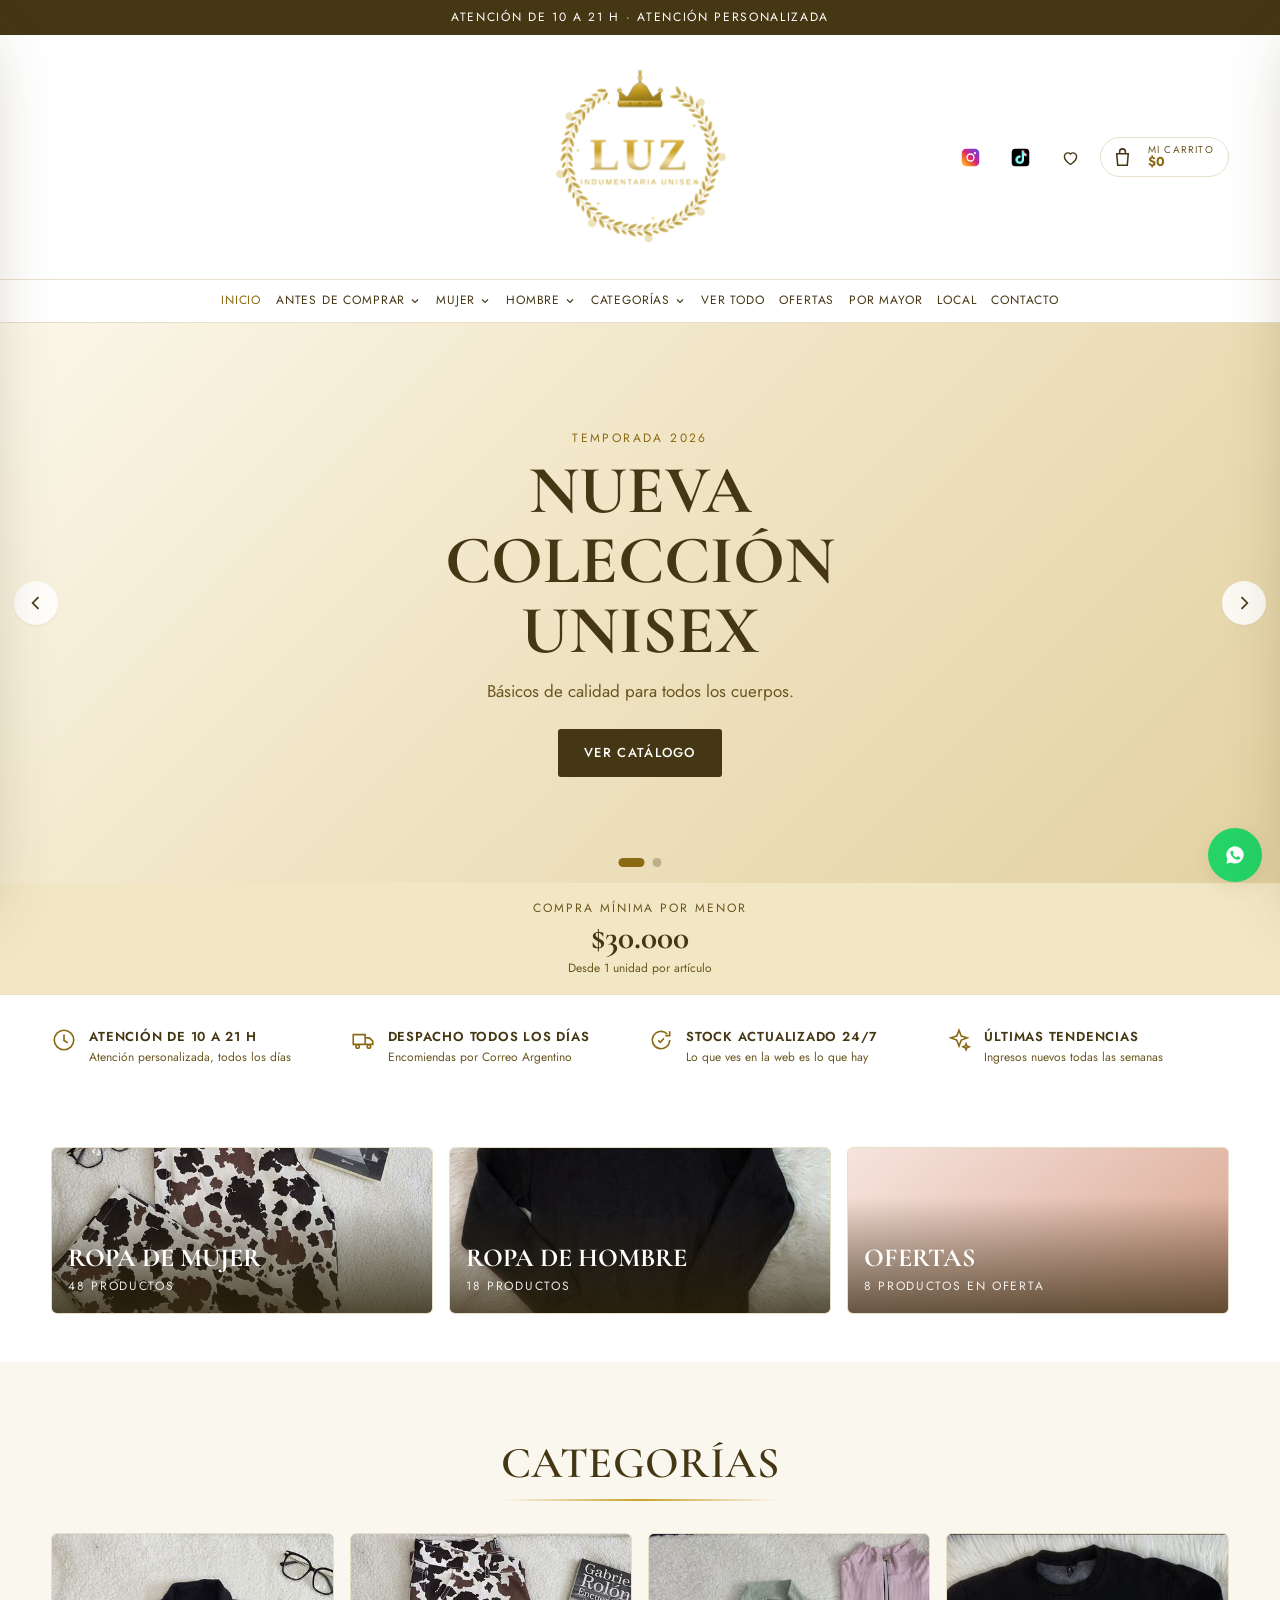
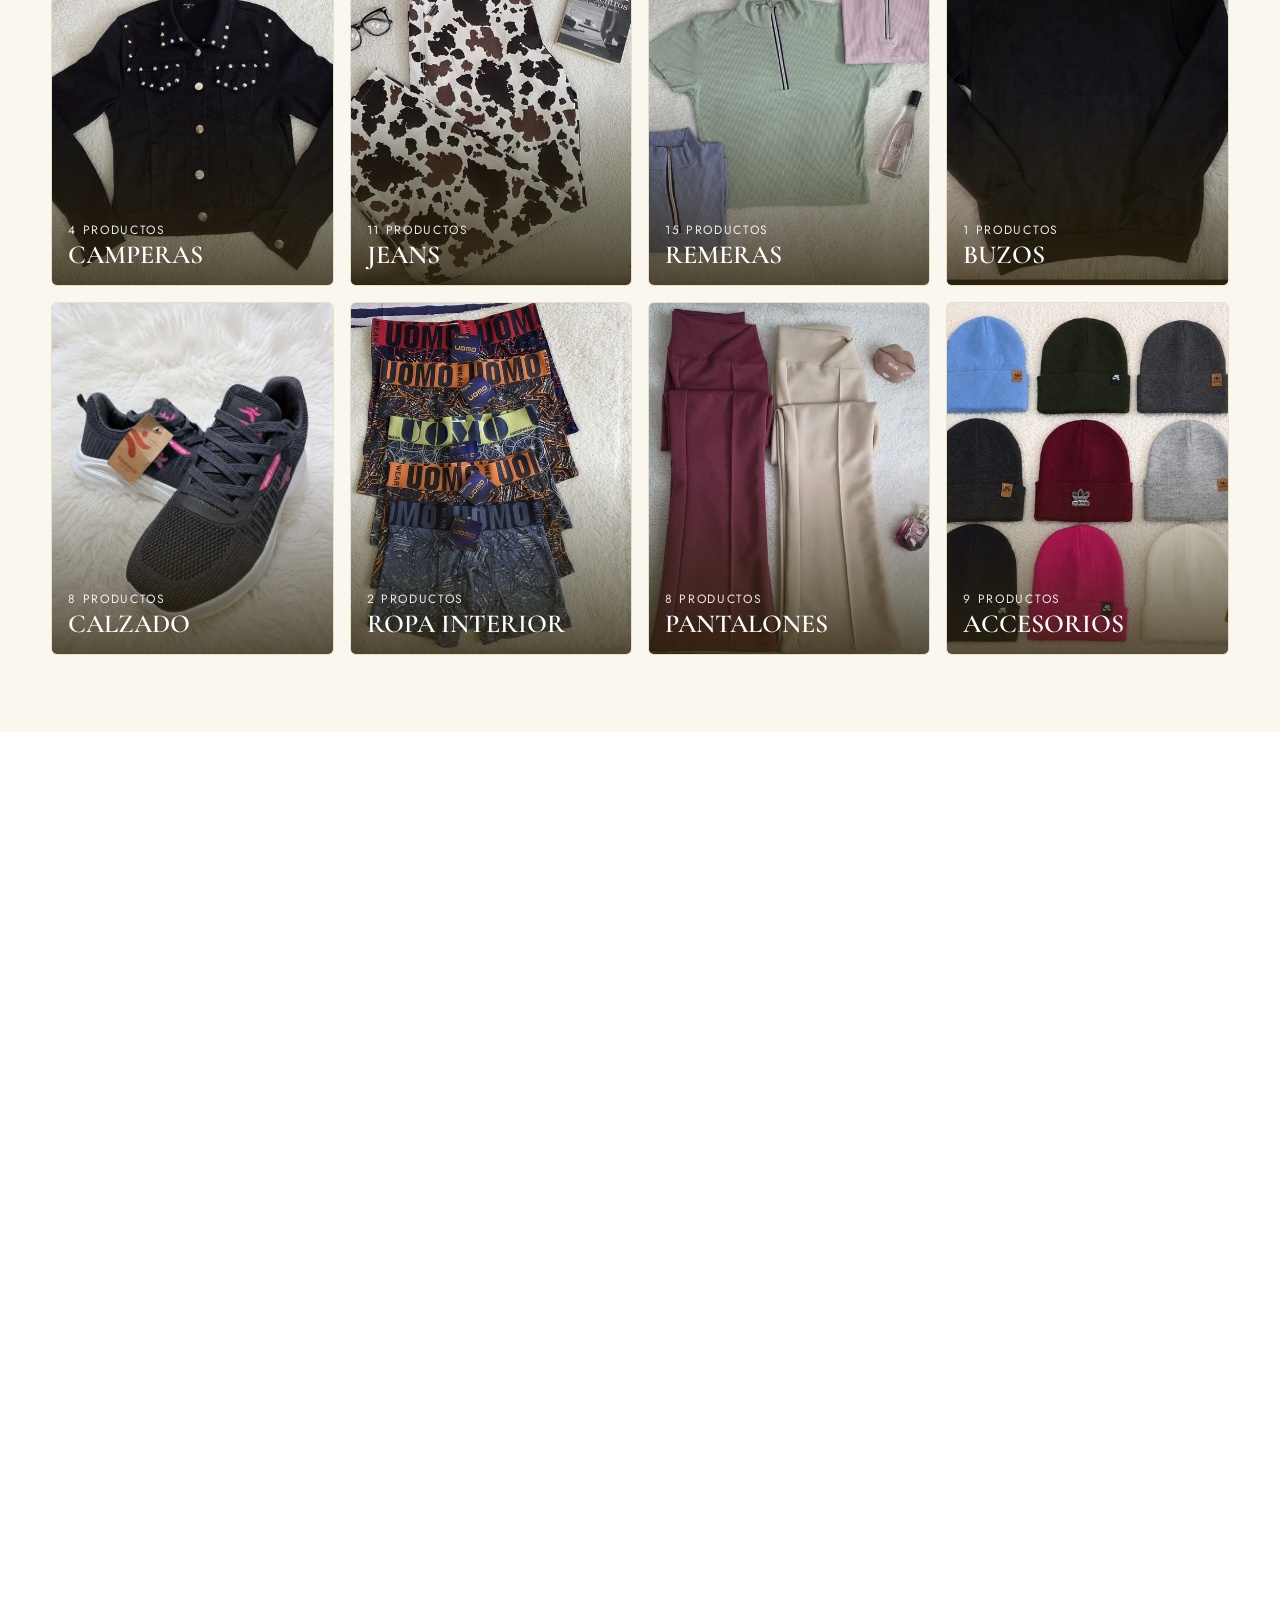
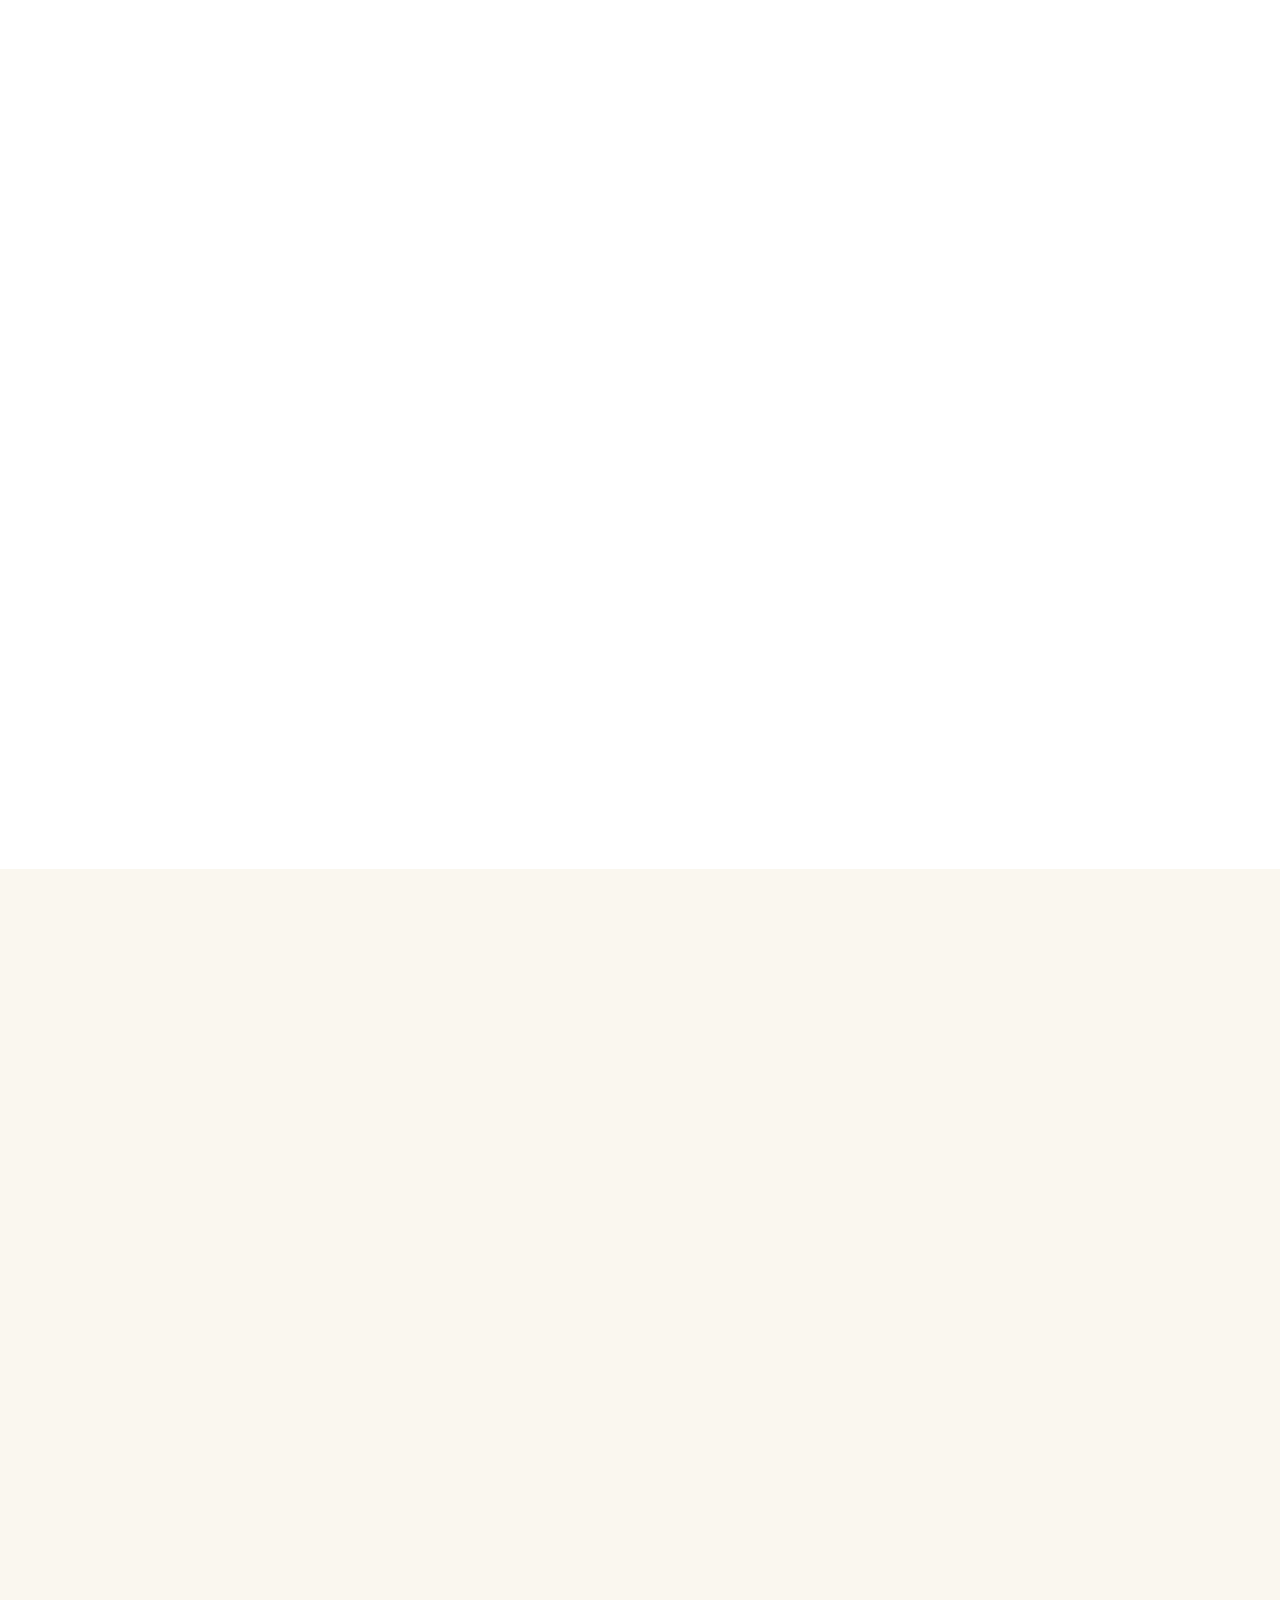
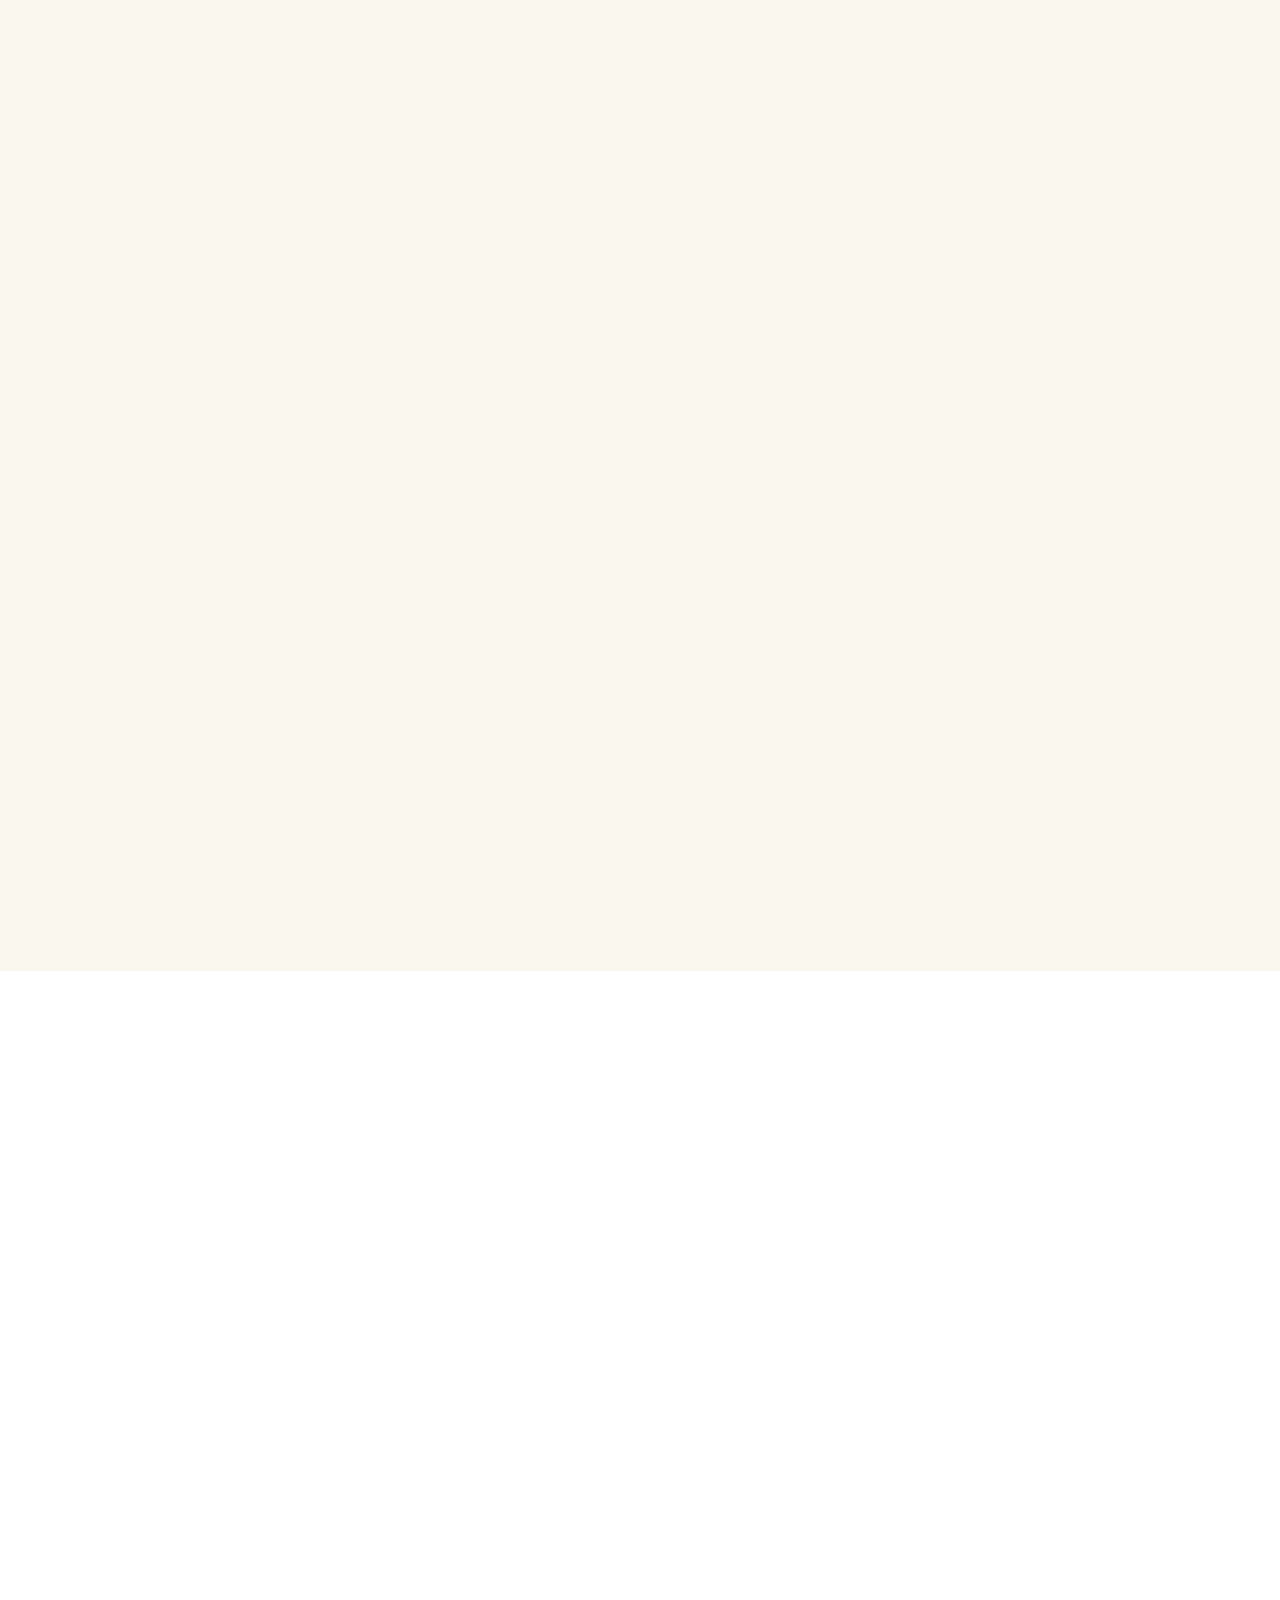
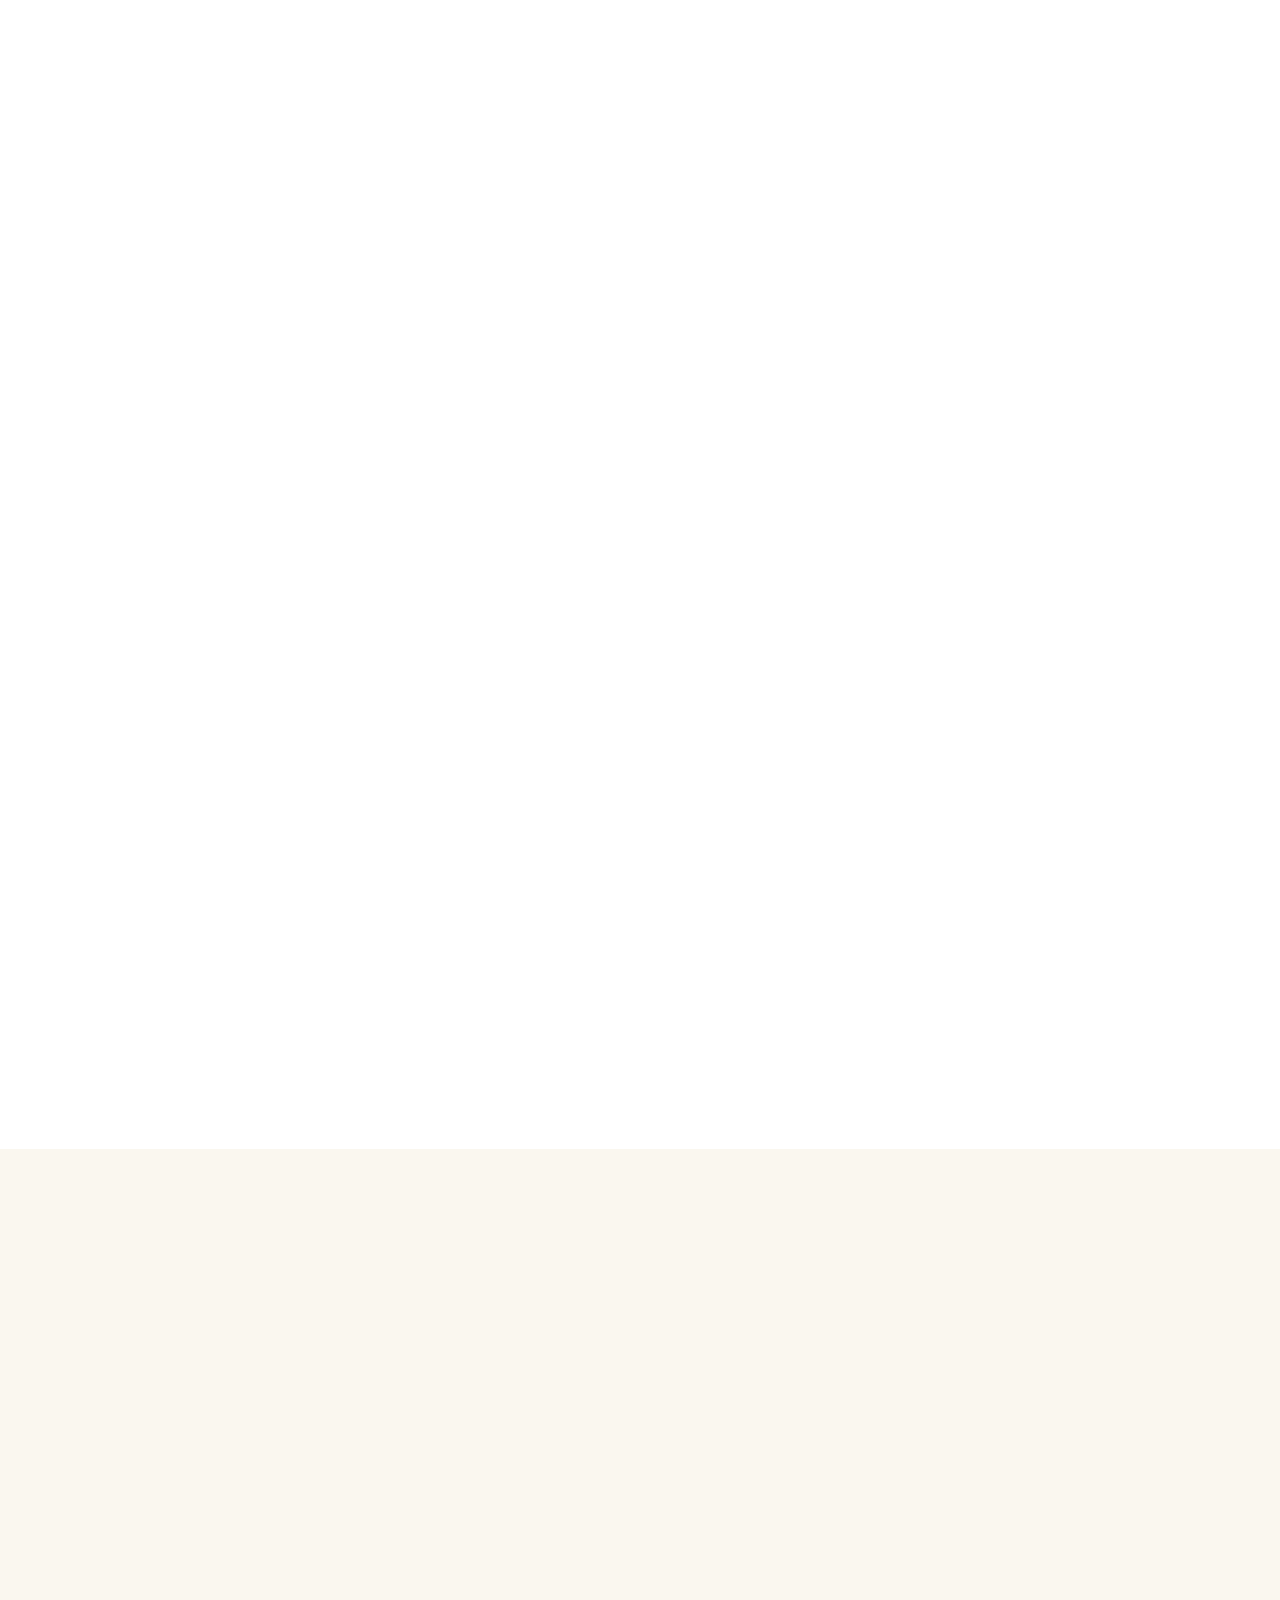
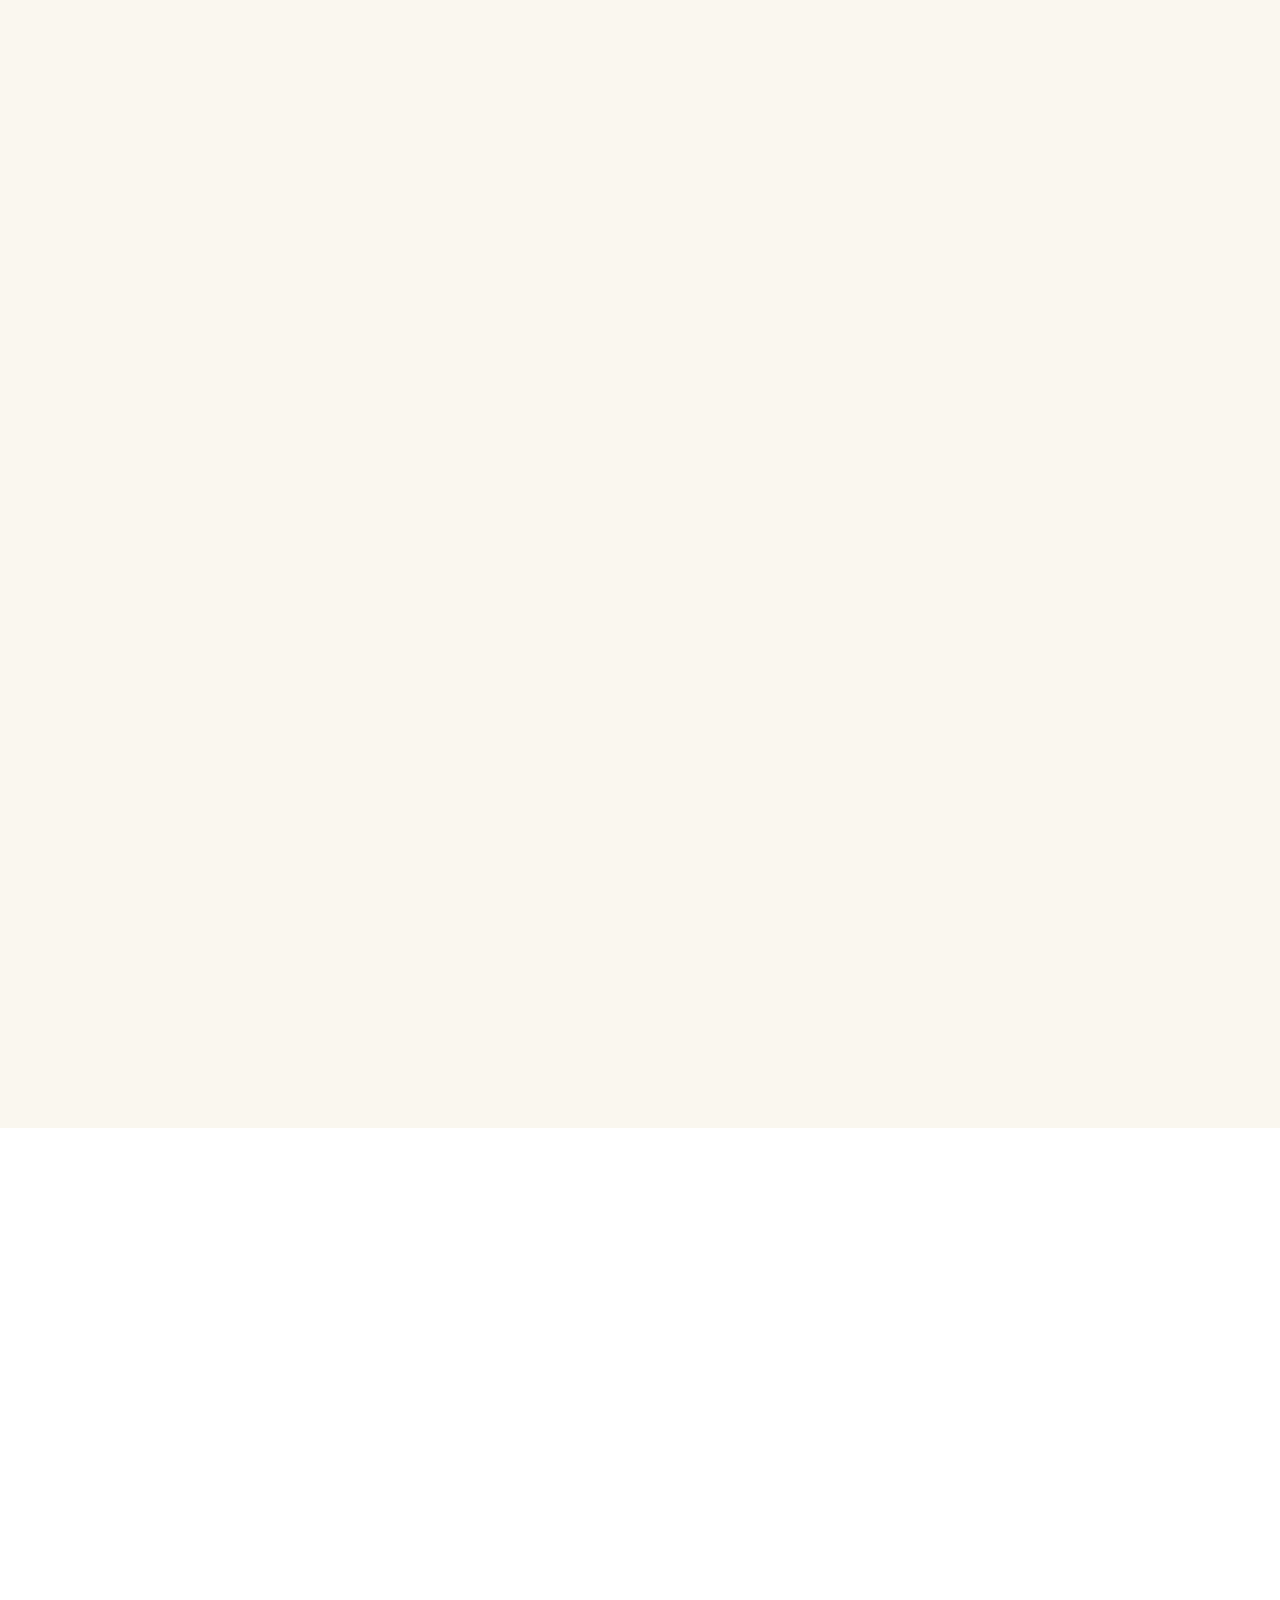
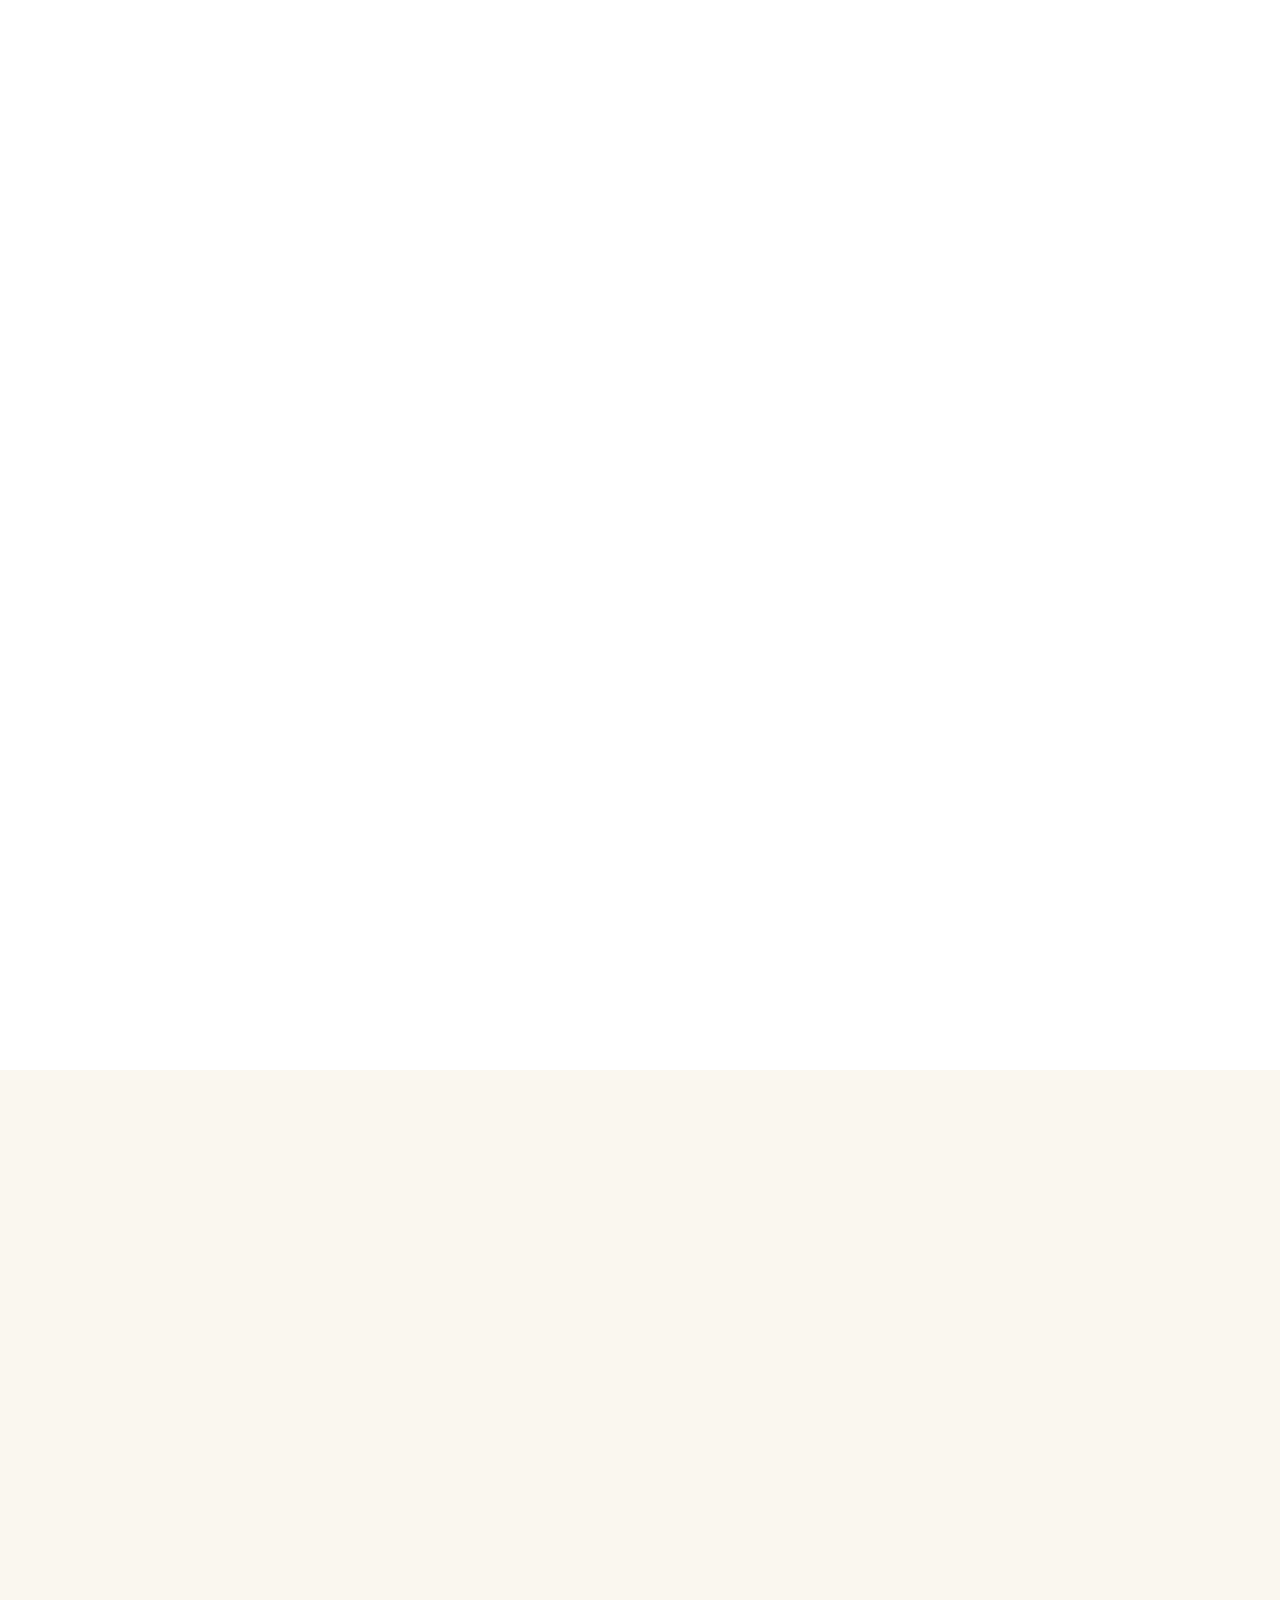
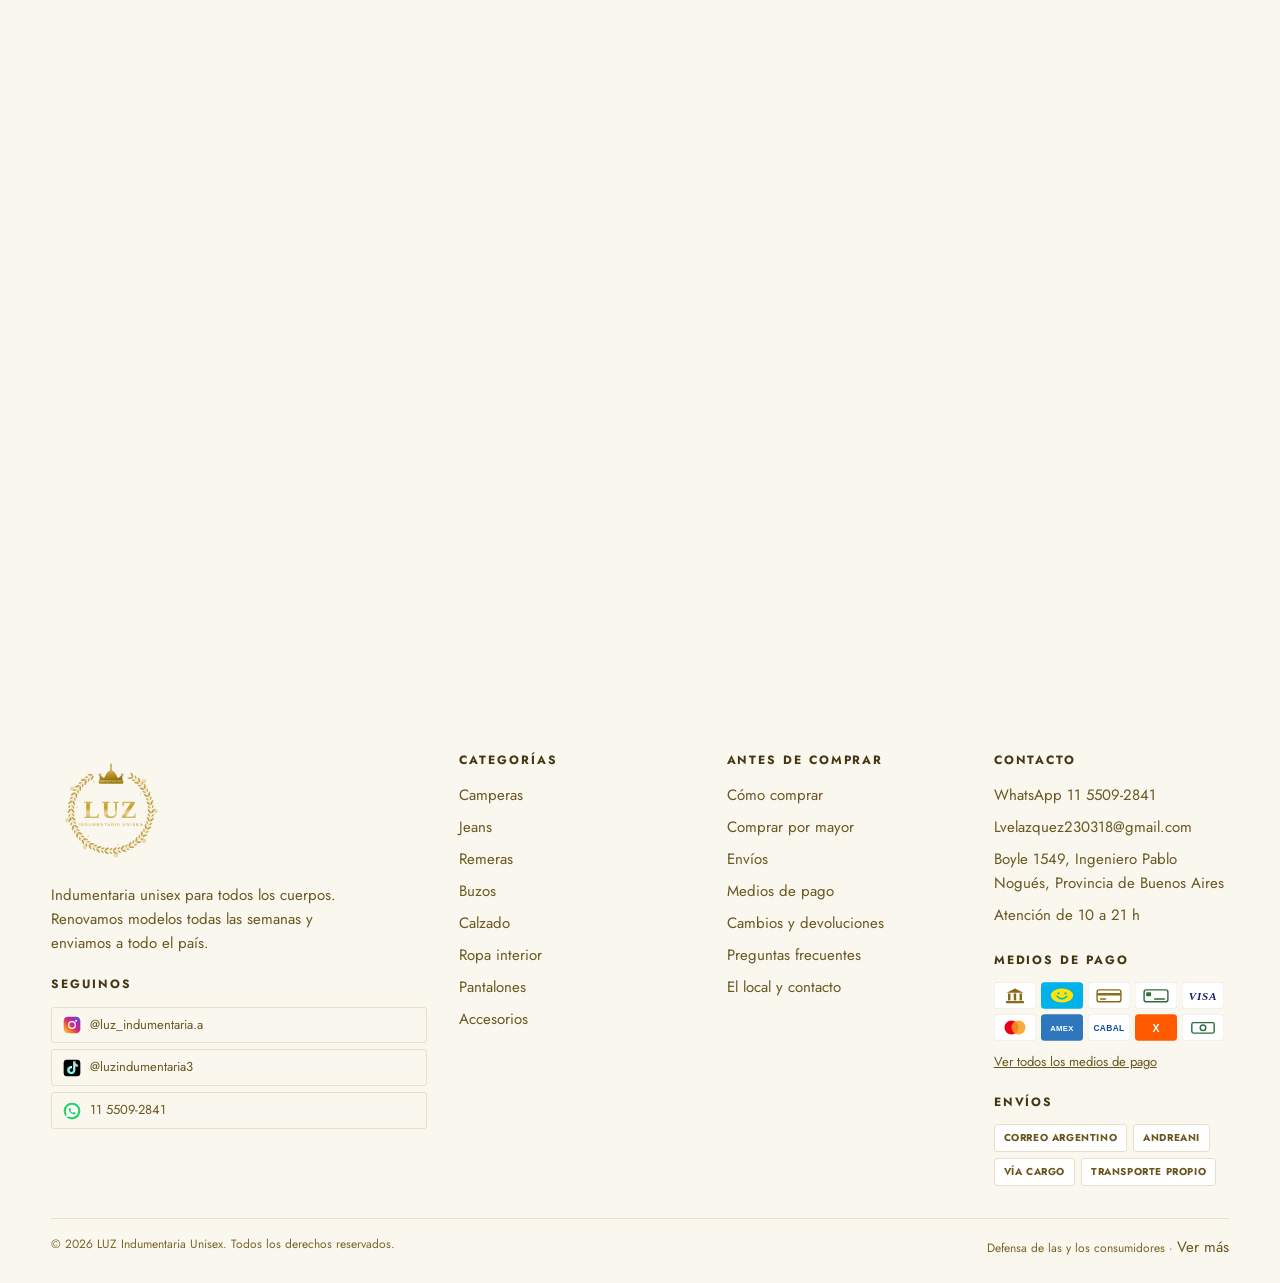
==== index.html @ 8c240c3d "Add files via upload" ====
<!DOCTYPE html>
<html lang="es-AR">
<head>
  <meta charset="UTF-8">
  <meta name="viewport" content="width=device-width, initial-scale=1">
  <title>LUZ · Indumentaria Unisex</title>
  <meta name="description" content="Indumentaria unisex. Ingresos nuevos todas las semanas y envíos a todo el país.">
  <meta name="theme-color" content="#ffffff">
  <meta property="og:type" content="website">
  <meta property="og:title" content="LUZ · Indumentaria Unisex">
  <meta property="og:description" content="Indumentaria unisex para todos los cuerpos. Envíos a todo el país.">
  <meta property="og:image" content="img/marca/logo.png">
  <link rel="icon" href="img/marca/favicon.svg" type="image/svg+xml">
  <link rel="preconnect" href="https://fonts.googleapis.com">
  <link rel="preconnect" href="https://fonts.gstatic.com" crossorigin>
  <link href="https://fonts.googleapis.com/css2?family=Cormorant+Garamond:wght@400;600;700&family=Jost:wght@300..700&display=swap" rel="stylesheet">
  <link rel="stylesheet" href="css/estilos.css?v=8">
  <!-- FIX SCROLL v8: inline overrides para forzar que apliquen aunque el CSS esté cacheado -->
  <style>
    /* 1. Desactivar transiciones que no sean de interacción directa */
    .carrito-btn, .modo-precio button, .submenu, .submenu a,
    .slider__puntos button, .chip-talle, .selector-talles button,
    .calc-envio, .info__menu a, .btn-copiar, .redes a,
    .red-card { transition: none !important; }
    .carrito-btn:hover, .carrito-btn:focus-visible,
    .modo-precio button:hover, .submenu.--abierto, .submenu a:hover,
    .slider__puntos button:hover, .chip-talle:hover, .chip-talle.--activo,
    .selector-talles button:hover, .selector-talles button.--activo,
    .calc-envio:hover, .info__menu a:hover, .btn-copiar:hover,
    .redes a:hover, .red-card:hover { transition: all .22s ease !important; }

    /* 2. Secciones fuera de pantalla: no renderizar */
    .seccion, #seccionPagos, #seccionLocal, #bloqueMayorista,
    #seccionRedes, #seccionComoComprar, #seccionEnvios {
      content-visibility: auto; contain-intrinsic-size: auto 500px;
    }
    .producto { contain: layout style paint; }
    .producto__media img { will-change: auto !important; }

    /* 3. FIX LOGO: los logos usan opacity en vez de display para no causar layout thrash */
    .logo__img--compacto { opacity: 0 !important; position: absolute !important; pointer-events: none !important; }
    .logo__img--emblema  { opacity: 1 !important; }
    .header--compacto .logo__img--emblema  { opacity: 0 !important; position: absolute !important; pointer-events: none !important; }
    .header--compacto .logo__img--compacto { opacity: 1 !important; position: static !important; pointer-events: auto !important; }
    .logo { position: relative !important; }

    /* 4. Quitar compositing layers innecesarios */
    .carrusel__pista { -webkit-overflow-scrolling: auto !important; }
  </style>
</head>
<body>
  <a class="salto-contenido" href="#principal">Saltar al contenido</a>
  <div id="header"></div>

  <main id="principal">

    <!-- ================= SLIDER DE BANNERS ================= -->
    <section class="slider" id="slider" aria-roledescription="carrusel" aria-label="Promociones">
      <div class="slider__pista" id="sliderPista"></div>
      <button class="slider__flecha slider__flecha--prev" id="sliderPrev" aria-label="Anterior"></button>
      <button class="slider__flecha slider__flecha--next" id="sliderNext" aria-label="Siguiente"></button>
      <div class="slider__puntos" id="sliderPuntos"></div>
    </section>

    <!-- ================= CONDICIONES DE COMPRA ================= -->
    <section class="condiciones" id="condiciones"></section>

    <!-- ================= BENEFICIOS ================= -->
    <div class="contenedor">
      <div class="beneficios" id="beneficios"></div>
    </div>

    <!-- ================= SECCIONES: MUJER / HOMBRE / OFERTAS ============ -->
    <section class="seccion seccion--compacta">
      <div class="contenedor">
        <div class="grilla-secciones" id="grillaSecciones"></div>
      </div>
    </section>

    <!-- ================= CATEGORÍAS ================= -->
    <section class="seccion seccion--alt">
      <div class="contenedor">
        <div class="titulo-centrado"><h2 class="titulo-seccion">Categorías</h2></div>
        <div class="grilla-categorias" id="grillaCategorias"></div>
      </div>
    </section>

    <!-- ================= SECCIONES DE PRODUCTOS (se generan solas) ======= -->
    <div id="seccionesProductos"></div>

    <!-- ================= MEDIOS DE PAGO ================= -->
    <section class="seccion seccion--alt" id="seccionPagos">
      <div class="contenedor">
        <div class="titulo-centrado"><h2 class="titulo-seccion">Medios de pago</h2></div>
        <div id="bloquePagos"></div>
        <div id="bloqueCuentas" style="margin-top:2.5rem"></div>
      </div>
    </section>

    <!-- ================= DÓNDE ESTAMOS ================= -->
    <section class="seccion" id="seccionLocal" hidden>
      <div class="contenedor">
        <div class="titulo-centrado"><h2 class="titulo-seccion">Dónde estamos</h2></div>
        <div class="local" id="bloqueLocal"></div>
      </div>
    </section>

    <!-- ================= BLOQUE MAYORISTA (desactivado) ================= -->
    <section class="seccion seccion--alt" id="bloqueMayorista" hidden>
      <div class="contenedor centrado" style="max-width:720px">
        <p class="antetitulo">Revendedores</p>
        <h2 class="titulo-seccion" style="margin-bottom:1rem">Comprá por mayor</h2>
        <p style="color:var(--c-tinta-suave);font-size:var(--t-md)" id="textoMayorista"></p>
        <div style="display:flex;gap:.75rem;justify-content:center;flex-wrap:wrap;margin-top:2rem">
          <a class="btn btn--principal" href="catalogo.html?modo=mayorista">Ver precios por mayor</a>
          <a class="btn btn--linea" href="info.html?tema=mayorista">Cómo comprar por mayor</a>
        </div>
      </div>
    </section>

    <!-- ================= SEGUINOS EN REDES ================= -->
    <section class="seccion seccion--alt" id="seccionRedes" hidden>
      <div class="contenedor">
        <div class="titulo-centrado">
          <h2 class="titulo-seccion">Seguinos</h2>
          <p style="color:var(--c-tinta-suave);margin-top:.5rem">
            Los ingresos nuevos salen primero por acá
          </p>
        </div>
        <div id="bloqueRedes"></div>
      </div>
    </section>

    <!-- ================= CÓMO COMPRAR ================= -->
    <section class="seccion" id="seccionComoComprar">
      <div class="contenedor">
        <div class="titulo-centrado">
          <h2 class="titulo-seccion">Cómo comprar</h2>
        </div>
        <div id="bloqueComoComprar"></div>
      </div>
    </section>

    <!-- ================= CÓMO FUNCIONAN LOS ENVÍOS ================= -->
    <section class="seccion seccion--alt" id="seccionEnvios">
      <div class="contenedor">
        <div class="titulo-centrado">
          <h2 class="titulo-seccion">¿Cómo funcionan los envíos? 📦</h2>
        </div>
        <div id="bloqueEnvios"></div>
      </div>
    </section>

  </main>

  <div id="footer"></div>
  <div id="carrito"></div>

  <script src="data/config.js?v=8"></script>
  <script src="data/productos.js?v=8"></script>
  <script src="js/tienda.js?v=8"></script>
  <script src="js/home.js?v=8"></script>
</body>
</html>
---- css/estilos.css ----
/* ==========================================================================
   TIENDA MAYORISTA / MINORISTA — Hoja de estilos principal
   --------------------------------------------------------------------------
   Paleta: fondo blanco + tipografía dorada oscura.
   Todos los tonos están verificados para que se lean bien (norma WCAG AA):
     texto principal   #453714  → contraste 11.6:1 sobre blanco
     texto secundario  #6B5620  → contraste  7.0:1
     acento / precios  #8A6A14  → contraste  5.1:1
     dorado brillante  #C9A227  → SOLO decorativo (bordes, líneas). Nunca texto.
   ========================================================================== */

/* --------------------------------------------------------------------------
   1. TOKENS DE DISEÑO  (editá acá para re-skinear toda la tienda)
   -------------------------------------------------------------------------- */
:root {
  /* Dorados */
  --c-tinta:        #453714;   /* Texto principal y títulos */
  --c-tinta-suave:  #6B5620;   /* Texto secundario */
  --c-gris:         #7A6428;   /* Texto terciario / metadatos */
  --c-oro:          #C9A227;   /* Dorado brillante: solo decoración */
  --c-oro-claro:    #F2E7C4;   /* Fondos suaves dorados */
  --c-linea:        #E8DFC8;   /* Bordes */
  --c-fondo:        #ffffff;   /* Fondo base */
  --c-fondo-alt:    #FAF7EF;   /* Fondo de secciones alternas */
  --c-acento:       #8A6A14;   /* Botones, precios, links activos */
  --c-acento-osc:   #6B5210;   /* Hover del acento */
  --c-exito:        #2F6B3D;   /* Stock / confirmaciones */
  --c-alerta:       #A32B22;   /* Sin stock / errores / % OFF */
  --c-wsp:          #25d366;   /* Verde WhatsApp */

  /* Tipografía */
  --f-titulo: "Cormorant Garamond", "Bodoni Moda", Georgia, serif;
  --f-texto:  "Jost", "Inter", -apple-system, BlinkMacSystemFont, "Segoe UI", Roboto, Helvetica, Arial, sans-serif;

  /* Escala tipográfica */
  --t-xs:   0.75rem;
  --t-sm:   0.8125rem;
  --t-base: 0.9375rem;
  --t-md:   1.0625rem;
  --t-lg:   clamp(1.25rem, 1rem + 1vw, 1.625rem);
  --t-xl:   clamp(1.75rem, 1.2rem + 2.2vw, 2.75rem);
  --t-2xl:  clamp(2.25rem, 1.4rem + 3.6vw, 4.25rem);

  /* Espaciado */
  --e-1: 0.25rem;  --e-2: 0.5rem;   --e-3: 0.75rem;  --e-4: 1rem;
  --e-5: 1.5rem;   --e-6: 2rem;     --e-7: 3rem;     --e-8: 4rem;
  --e-9: 6rem;

  /* Layout */
  --ancho-max: 1360px;
  --pad-lateral: clamp(1rem, 4vw, 3.5rem);
  --alto-header: 82px;

  /* Formas y sombras */
  --r-sm: 3px;  --r-md: 6px;  --r-lg: 14px;  --r-full: 999px;
  --sombra-sm: 0 1px 2px rgba(69,55,20,.07);
  --sombra-md: 0 6px 24px -8px rgba(69,55,20,.20);
  --sombra-lg: 0 24px 64px -20px rgba(69,55,20,.30);

  /* Movimiento */
  --trans: 220ms cubic-bezier(.4,0,.2,1);
  --trans-lento: 500ms cubic-bezier(.4,0,.2,1);
}

/* --------------------------------------------------------------------------
   2. RESET
   -------------------------------------------------------------------------- */
*, *::before, *::after { box-sizing: border-box; }
* { margin: 0; }

html { -webkit-text-size-adjust: 100%; }
@media (prefers-reduced-motion: reduce) {
  *, *::before, *::after { animation-duration: .01ms !important; transition-duration: .01ms !important; }
}

body {
  font-family: var(--f-texto);
  font-size: var(--t-base);
  line-height: 1.6;
  color: var(--c-tinta);
  background: var(--c-fondo);
  -webkit-font-smoothing: antialiased;
  overflow-x: clip;   /* clip en vez de hidden: no rompe position:sticky */
}

img, picture, video, svg { display: block; max-width: 100%; height: auto; }
button, input, select, textarea { font: inherit; color: inherit; }
button { cursor: pointer; background: none; border: none; padding: 0; }
a { color: inherit; text-decoration: none; }
ul, ol { list-style: none; padding: 0; }
[hidden] { display: none !important; }

:focus-visible { outline: 2px solid var(--c-acento); outline-offset: 3px; border-radius: var(--r-sm); }

.salto-contenido {
  position: absolute; left: -9999px;
  background: var(--c-tinta); color: #fff;
  padding: var(--e-3) var(--e-4); z-index: 999;
}
.salto-contenido:focus { left: var(--e-4); top: var(--e-4); }

.oculto-visual {
  position: absolute; width: 1px; height: 1px;
  padding: 0; overflow: hidden; clip: rect(0,0,0,0); white-space: nowrap; border: 0;
}

/* --------------------------------------------------------------------------
   3. UTILIDADES DE LAYOUT
   -------------------------------------------------------------------------- */
.contenedor {
  width: 100%; max-width: var(--ancho-max);
  margin-inline: auto; padding-inline: var(--pad-lateral);
}

.seccion { padding-block: clamp(2.5rem, 6vw, 5rem); }
.seccion--alt { background: var(--c-fondo-alt); }
.seccion--compacta { padding-block: clamp(1.75rem, 4vw, 3rem); }

.seccion__cabecera {
  display: flex; align-items: end; justify-content: space-between;
  gap: var(--e-4); flex-wrap: wrap; margin-bottom: var(--e-5);
}

/* Título de sección centrado con filete dorado, al estilo de la referencia */
.titulo-seccion {
  font-family: var(--f-titulo);
  font-size: var(--t-xl); font-weight: 600;
  line-height: 1.1; letter-spacing: .01em;
  text-transform: uppercase;
}
.titulo-centrado { text-align: center; width: 100%; margin-bottom: var(--e-6); }
.titulo-centrado .titulo-seccion { display: inline-block; }
.titulo-centrado .titulo-seccion::after {
  content: ""; display: block; height: 2px; margin-top: var(--e-3);
  background: linear-gradient(90deg, transparent, var(--c-oro), transparent);
}

.antetitulo {
  font-size: var(--t-xs); letter-spacing: .2em; text-transform: uppercase;
  color: var(--c-gris); margin-bottom: var(--e-2);
}

.link-flecha {
  font-size: var(--t-sm); letter-spacing: .1em; text-transform: uppercase;
  border-bottom: 1px solid var(--c-oro); padding-bottom: 2px;
  transition: color var(--trans);
}
.link-flecha:hover { color: var(--c-acento); }

.centrado { text-align: center; }

/* --------------------------------------------------------------------------
   4. BOTONES
   -------------------------------------------------------------------------- */
.btn {
  display: inline-flex; align-items: center; justify-content: center; gap: var(--e-2);
  padding: 0.8rem 1.6rem;
  font-size: var(--t-sm); font-weight: 500;
  letter-spacing: .1em; text-transform: uppercase;
  border-radius: var(--r-sm);
  border: 1px solid transparent;
  transition: background var(--trans), color var(--trans), border-color var(--trans), transform var(--trans);
  white-space: nowrap; text-align: center;
}
.btn:active { transform: scale(.98); }
.btn:disabled { opacity: .45; cursor: not-allowed; transform: none; }

.btn--principal { background: var(--c-tinta); color: #fff; }
.btn--principal:hover:not(:disabled) { background: var(--c-acento); }

.btn--acento { background: var(--c-acento); color: #fff; }
.btn--acento:hover:not(:disabled) { background: var(--c-acento-osc); }

.btn--linea { border-color: var(--c-acento); color: var(--c-acento); }
.btn--linea:hover:not(:disabled) { background: var(--c-acento); color: #fff; }

.btn--wsp { background: var(--c-wsp); color: #06301a; }
.btn--wsp:hover:not(:disabled) { filter: brightness(.92); }

.btn--bloque { width: 100%; }
.btn--bloqueado { opacity: .45; pointer-events: none; }
.btn--chico { padding: .5rem .9rem; font-size: var(--t-xs); }
.btn--comprar { background: #1a8c3a; color: #fff; font-weight: 700; }
.btn--comprar:hover:not(:disabled) { background: #15712f; }

/* Modal de pago */
.modal-pago-overlay {
  position: fixed; inset: 0; z-index: 9999;
  background: rgba(0,0,0,.55); display: flex; align-items: center; justify-content: center;
  padding: 16px; animation: fadeInModal .2s ease;
}
@keyframes fadeInModal { from { opacity: 0; } to { opacity: 1; } }
.modal-pago {
  background: #fff; border-radius: 14px; padding: 28px 24px; max-width: 440px; width: 100%;
  position: relative; box-shadow: 0 12px 40px rgba(0,0,0,.25);
}
.modal-pago__cerrar {
  position: absolute; top: 10px; right: 14px; background: none; border: none;
  font-size: 28px; cursor: pointer; color: #666; line-height: 1;
}
.modal-pago__cerrar:hover { color: #000; }
.modal-pago__titulo {
  font-family: 'Jost', sans-serif; font-size: 20px; font-weight: 700;
  text-align: center; margin: 0 0 12px; color: #222;
}
.modal-pago__producto {
  text-align: center; font-size: 14px; color: #444; margin: 0 0 16px;
}
.modal-pago__titular {
  text-align: center; font-size: 13px; color: #666; margin: 0 0 14px;
}
.modal-pago__cuenta {
  border: 1px solid #e0d6c0; border-radius: 10px; padding: 14px; margin-bottom: 12px;
  background: #faf8f3;
}
.modal-pago__entidad {
  font-weight: 700; font-size: 14px; color: #453714; margin-bottom: 8px;
  text-transform: uppercase; letter-spacing: .06em;
}
.modal-pago__fila {
  display: flex; align-items: center; gap: 8px; flex-wrap: wrap;
  padding: 6px 0; border-top: 1px solid #e8e0d0;
}
.modal-pago__etiqueta {
  font-size: 11px; font-weight: 700; text-transform: uppercase;
  letter-spacing: .1em; color: #888; min-width: 36px;
}
.modal-pago__valor {
  flex: 1; font-family: ui-monospace, 'SF Mono', Menlo, Consolas, monospace;
  font-size: 13px; font-weight: 600; color: #222; word-break: break-all;
  background: #fff; padding: 4px 8px; border-radius: 6px;
}
.modal-pago__copiar {
  background: var(--c-acento, #C5A44E); color: #fff; border: none; border-radius: 6px;
  padding: 4px 10px; font-size: 11px; font-weight: 700; cursor: pointer;
  text-transform: uppercase; letter-spacing: .06em;
}
.modal-pago__copiar:hover { filter: brightness(.9); }
.modal-pago__nota {
  text-align: center; font-size: 12px; color: #888; margin: 14px 0 12px;
}
.modal-pago__wsp {
  display: block; text-align: center; background: #25d366; color: #fff;
  padding: 12px; border-radius: 8px; font-weight: 700; font-size: 14px;
  text-decoration: none;
}
.modal-pago__wsp:hover { background: #1fb855; color: #fff; }

/* --------------------------------------------------------------------------
   5. BARRA DE ANUNCIOS ROTATIVA
   -------------------------------------------------------------------------- */
.anuncio {
  background: var(--c-tinta); color: #fff;
  font-size: var(--t-xs); letter-spacing: .14em; text-transform: uppercase;
  text-align: center; padding: var(--e-2) var(--e-4);
  position: relative; overflow: hidden; min-height: 32px;
}
.anuncio__msj {
  display: none;
  animation: aparecer 400ms ease;
}
.anuncio__msj[data-activo="true"] { display: block; }
@keyframes aparecer { from { opacity: 0; transform: translateY(6px); } to { opacity: 1; transform: none; } }

/* --------------------------------------------------------------------------
   6. HEADER + MEGA MENÚ
   -------------------------------------------------------------------------- */
/* El contenedor donde el JS inyecta el encabezado no debe formar caja propia:
   si la forma, el "position: sticky" del header solo funciona mientras ese
   contenedor está en pantalla, y el header se va al bajar la página.        */
#header { display: contents; }

.header {
  position: sticky; top: 0; z-index: 100;
  background: var(--c-fondo);
  border-bottom: 1px solid var(--c-linea);
  transform: translateZ(0);        /* capa GPU propia: evita repintar todo al hacer scroll */
}

.header__superior {
  display: flex; align-items: center; gap: var(--e-4);
  height: var(--alto-header);
}

/* --- Variante con el logo grande y centrado --------------------------------
   Tres columnas iguales a los costados: así el logo queda centrado de
   verdad, sin importar cuántos botones haya a cada lado.                    */
.header--logo-centrado .header__superior {
  display: grid;
  grid-template-columns: 1fr auto 1fr;
  align-items: center;
  height: auto;
  padding-block: var(--e-3);
  gap: var(--e-3);
}
.header__lado { display: flex; align-items: center; gap: var(--e-2); min-width: 0; }
.header__lado--izq { justify-self: start; }
.header--logo-centrado .header__acciones { justify-self: end; }
.header--logo-centrado .logo { justify-self: center; margin-right: 0; }

.logo--centrado { flex-direction: column; }
.logo__img--compacto { display: none; }

/* Al bajar, el emblema se cambia por la versión horizontal, más chica */
.header--compacto .logo__img--emblema { display: none; }
.header--compacto .logo__img--compacto { display: block; }
.header--compacto .header__superior { padding-block: var(--e-2); }
/* Sin transición de height: animar height causa layout thrash y traba el scroll */

.logo {
  display: flex; align-items: center;
  margin-right: auto; color: var(--c-tinta);
  line-height: 1; flex: none;
}
.logo__img { width: auto; object-fit: contain; }
/* Si el archivo del logo trae fondo blanco, "multiply" lo funde con el fondo
   crema del pie de página en lugar de dejar un recuadro blanco a la vista. */
.footer .logo__img { mix-blend-mode: multiply; }
/* Respaldo en texto si todavía no está el archivo del logo */
.logo__texto {
  font-family: var(--f-titulo);
  font-size: 1.6rem; font-weight: 700; letter-spacing: .06em;
  text-transform: uppercase;
}
.logo__texto span { color: var(--c-acento); font-size: .55em; letter-spacing: .12em; }
.footer .logo { margin-right: 0; }

.header__acciones { display: flex; align-items: center; gap: var(--e-2); }

.icono-btn {
  width: 42px; height: 42px; border-radius: var(--r-sm);
  display: grid; place-items: center; position: relative;
  transition: background var(--trans);
}
.icono-btn:hover { background: var(--c-fondo-alt); }
.icono-btn svg { width: 21px; height: 21px; stroke: currentColor; fill: none; stroke-width: 1.6; }

/* Botón del carrito: arriba a la derecha, con cantidad y total visibles */
.carrito-btn {
  display: flex; align-items: center; gap: 14px;
  padding: 6px 14px 6px 10px; border-radius: var(--r-full);
  border: 1px solid var(--c-linea); background: var(--c-fondo);
  transition: border-color var(--trans), background var(--trans);
}
.carrito-btn:hover { border-color: var(--c-acento); background: var(--c-fondo-alt); }
.carrito-btn[data-lleno="true"] { border-color: var(--c-acento); background: var(--c-oro-claro); }
.carrito-btn__icono { position: relative; display: grid; place-items: center; }
.carrito-btn__icono svg { width: 23px; height: 23px; stroke: var(--c-tinta); fill: none; stroke-width: 1.6; }
.carrito-btn__texto { display: flex; flex-direction: column; align-items: flex-start; line-height: 1.15; }
.carrito-btn__texto > span {
  font-size: 10px; letter-spacing: .12em; text-transform: uppercase; color: var(--c-tinta-suave);
}
.carrito-btn__texto strong { font-size: var(--t-sm); font-weight: 700; color: var(--c-acento); }

.burbuja {
  position: absolute; top: 2px; right: 2px;
  min-width: 18px; height: 18px; padding: 0 5px;
  background: var(--c-acento); color: #fff;
  font-size: 10px; font-weight: 700; line-height: 18px;
  border-radius: var(--r-full); text-align: center;
}
.burbuja[data-vacio="true"] { display: none; }
.carrito-btn__icono .burbuja { top: -6px; right: -8px; }

/* Selector Minorista / Mayorista */
.modo-precio {
  display: inline-flex; border: 1px solid var(--c-linea);
  border-radius: var(--r-full); overflow: hidden; background: var(--c-fondo);
}
.modo-precio button {
  padding: .4rem .85rem; font-size: var(--t-xs);
  letter-spacing: .08em; text-transform: uppercase;
  color: var(--c-tinta-suave); transition: background var(--trans), color var(--trans);
}
.modo-precio button[aria-pressed="true"] { background: var(--c-tinta); color: #fff; }

/* Barra de navegación con categorías */
.header__nav { border-top: 1px solid var(--c-linea); background: var(--c-fondo); }
.nav {
  display: flex; align-items: center; justify-content: center;
  gap: clamp(.5rem, 1.15vw, 1.25rem); flex-wrap: wrap;
}
.nav > li { position: relative; }
.nav > li > a, .nav > li > button {
  display: flex; align-items: center; gap: 4px;
  padding: .7rem 0; font-size: var(--t-xs);
  letter-spacing: .07em; text-transform: uppercase; white-space: nowrap;
  color: var(--c-tinta); transition: color var(--trans);
}
.nav > li > a:hover, .nav > li > button:hover,
.nav > li > a[aria-current="page"] { color: var(--c-acento); }
.nav svg.flecha { width: 12px; height: 12px; stroke: currentColor; fill: none; stroke-width: 2.2; transition: transform var(--trans); }
.nav > li[data-abierto="true"] svg.flecha { transform: rotate(180deg); }

.submenu {
  position: absolute; top: 100%; left: 50%; transform: translateX(-50%) translateY(6px);
  min-width: 230px; padding: var(--e-3) 0;
  background: var(--c-fondo); border: 1px solid var(--c-linea);
  border-top: 2px solid var(--c-oro);
  box-shadow: var(--sombra-md); border-radius: 0 0 var(--r-md) var(--r-md);
  opacity: 0; visibility: hidden; transition: opacity var(--trans), visibility var(--trans), transform var(--trans); z-index: 60;
}
.nav > li:hover > .submenu,
.nav > li[data-abierto="true"] > .submenu { opacity: 1; visibility: visible; transform: translateX(-50%) translateY(0); }
.submenu a {
  display: block; padding: .5rem var(--e-4);
  font-size: var(--t-base); color: var(--c-tinta-suave);
  transition: background var(--trans), color var(--trans), padding-left var(--trans); white-space: nowrap;
}
.submenu a:hover { background: var(--c-fondo-alt); color: var(--c-acento); padding-left: calc(var(--e-4) + 4px); }
.submenu__titulo {
  padding: .25rem var(--e-4) .5rem; font-size: var(--t-xs);
  letter-spacing: .16em; text-transform: uppercase; color: var(--c-gris);
  border-bottom: 1px solid var(--c-linea); margin-bottom: var(--e-2);
}

/* Mega menú de categorías: varias columnas con sus subcategorías */
.submenu--mega {
  width: min(920px, calc(100vw - 3rem));
  padding: var(--e-5);
  display: grid; grid-template-columns: repeat(4, 1fr); gap: var(--e-4) var(--e-5);
}
.submenu--mega .mega-col > a:first-child {
  display: block; padding: 0 0 6px; font-size: var(--t-sm); font-weight: 600;
  letter-spacing: .08em; text-transform: uppercase; color: var(--c-tinta);
  border-bottom: 1px solid var(--c-linea); margin-bottom: 6px;
}
.submenu--mega .mega-col > a:first-child:hover { padding-left: 0; background: none; }
.submenu--mega .mega-col ul a { padding: 3px 0; font-size: var(--t-sm); }
.submenu--mega .mega-col ul a:hover { background: none; padding-left: 4px; }
.submenu--mega .mega-pie {
  grid-column: 1 / -1; border-top: 1px solid var(--c-linea);
  padding-top: var(--e-3); display: flex; gap: var(--e-4); flex-wrap: wrap;
}
.submenu--mega .mega-pie a { padding: 0; font-weight: 600; color: var(--c-acento); }
.submenu--mega .mega-pie a:hover { background: none; padding-left: 0; }

.btn-menu { display: none; }

/* --------------------------------------------------------------------------
   7. SLIDER DE BANNERS
   -------------------------------------------------------------------------- */
.slider { position: relative; overflow: hidden; background: var(--c-fondo-alt); transform: translateZ(0); }
.slider__pista { display: flex; transition: transform var(--trans-lento); will-change: transform; }
.slide {
  position: relative; flex: 0 0 100%;
  min-height: clamp(320px, 46vw, 560px);
  display: grid; place-items: center; text-align: center;
}
.slide img { position: absolute; inset: 0; width: 100%; height: 100%; object-fit: cover; }
.slide::after { content: ""; position: absolute; inset: 0; background: rgba(69,55,20,.34); }
.slide--sin-foto::after { background: none; }
.slide--sin-foto {
  background: linear-gradient(135deg, #FBF7EA 0%, #F0E4C4 45%, #E3D2A2 100%);
}
.slide__contenido {
  position: relative; z-index: 2; padding: var(--e-8) var(--pad-lateral); max-width: 640px;
}
.slide:not(.slide--sin-foto) .slide__contenido { color: #fff; }
.slide__titulo {
  font-family: var(--f-titulo); font-size: var(--t-2xl); font-weight: 700;
  line-height: 1.03; text-transform: uppercase; margin-bottom: var(--e-3);
}
.slide__bajada { font-size: var(--t-md); margin-bottom: var(--e-5); }
.slide--sin-foto .slide__titulo { color: var(--c-tinta); }
.slide--sin-foto .slide__bajada { color: var(--c-tinta-suave); }
.slide--sin-foto .antetitulo { color: var(--c-acento); }

.slider__flecha {
  position: absolute; top: 50%; transform: translateY(-50%); z-index: 3;
  width: 44px; height: 44px; border-radius: var(--r-full);
  background: rgba(255,255,255,.85); display: grid; place-items: center;
  box-shadow: var(--sombra-sm); transition: background var(--trans);
}
.slider__flecha:hover { background: #fff; }
.slider__flecha svg { width: 20px; height: 20px; stroke: var(--c-tinta); fill: none; stroke-width: 2; }
.slider__flecha--prev { left: 14px; }
.slider__flecha--next { right: 14px; }

.slider__puntos { position: absolute; bottom: 16px; left: 50%; transform: translateX(-50%); z-index: 3; display: flex; gap: 8px; }
.slider__puntos button {
  width: 9px; height: 9px; border-radius: var(--r-full);
  background: rgba(69,55,20,.28); transition: background var(--trans), transform var(--trans);
}
.slider__puntos button[aria-current="true"] { background: var(--c-acento); width: 26px; }

/* --------------------------------------------------------------------------
   7.b BANDA DE CONDICIONES DE COMPRA (los dos mínimos)
   -------------------------------------------------------------------------- */
.condiciones { background: var(--c-oro-claro); border-bottom: 1px solid var(--c-linea); }
.condiciones__grilla {
  display: grid; grid-template-columns: repeat(auto-fit, minmax(260px, 1fr));
  gap: 1px; background: var(--c-linea);
}
.condicion {
  display: flex; flex-direction: column; align-items: center; text-align: center;
  gap: 2px; padding: var(--e-4) var(--e-3);
  background: var(--c-oro-claro); transition: background var(--trans);
}
.condicion:hover { background: #FBF3DC; }
.condicion__etiqueta {
  font-size: var(--t-xs); letter-spacing: .16em; text-transform: uppercase;
  color: var(--c-tinta-suave);
}
.condicion__monto {
  font-family: var(--f-titulo); font-size: clamp(1.5rem, 1rem + 1.6vw, 2.1rem);
  font-weight: 700; line-height: 1.1; color: var(--c-tinta);
}
.condicion__detalle { font-size: var(--t-xs); color: var(--c-tinta-suave); }

/* --------------------------------------------------------------------------
   8. TIRA DE BENEFICIOS
   -------------------------------------------------------------------------- */
.beneficios {
  display: grid; gap: var(--e-4);
  grid-template-columns: repeat(auto-fit, minmax(200px, 1fr));
  padding-block: var(--e-6);
}
.beneficio { display: flex; gap: var(--e-3); align-items: flex-start; }
.beneficio svg { width: 26px; height: 26px; flex: none; stroke: var(--c-acento); fill: none; stroke-width: 1.5; }
.beneficio h3 { font-size: var(--t-sm); font-weight: 600; letter-spacing: .06em; text-transform: uppercase; }
.beneficio p { font-size: var(--t-xs); color: var(--c-tinta-suave); }

/* --------------------------------------------------------------------------
   8.b SECCIONES DESTACADAS (Mujer · Hombre · Ofertas)
   -------------------------------------------------------------------------- */
.grilla-secciones {
  display: grid; gap: var(--e-4);
  grid-template-columns: repeat(3, 1fr);
}
.seccion-card {
  position: relative; overflow: hidden;
  aspect-ratio: 16/7; min-height: 150px;
  border-radius: var(--r-md); border: 1px solid var(--c-linea);
  display: flex; align-items: flex-end;
  transition: box-shadow var(--trans), border-color var(--trans);
}
.seccion-card:hover { box-shadow: var(--sombra-md); border-color: var(--c-oro); }
.seccion-card img { position: absolute; inset: 0; width: 100%; height: 100%; object-fit: cover; }
.seccion-card:hover img { transform: scale(1.05); }
.seccion-card::after {
  content: ""; position: absolute; inset: 0;
  background: linear-gradient(180deg, transparent 35%, rgba(45,35,10,.76));
}
.seccion-card:not(:has(img))::after { background: linear-gradient(180deg, transparent 30%, rgba(45,35,10,.7)); }

/* Fondos provisorios mientras no hay foto: cada sección con su matiz */
.seccion-card--mujer:not(:has(img))  { background: linear-gradient(140deg, #FBF3E2, #E6CFA6); }
.seccion-card--hombre:not(:has(img)) { background: linear-gradient(140deg, #F4F1E6, #CFC49E); }
.seccion-card--oferta:not(:has(img)) { background: linear-gradient(140deg, #F6E4DE, #D9A48F); }

.seccion-card__texto { position: relative; z-index: 1; padding: var(--e-4); color: #fff; width: 100%; }
.seccion-card__texto strong {
  display: block; font-family: var(--f-titulo);
  font-size: var(--t-lg); font-weight: 700; text-transform: uppercase; line-height: 1.1;
}
.seccion-card__texto span { font-size: var(--t-xs); letter-spacing: .14em; text-transform: uppercase; opacity: .9; }

/* --------------------------------------------------------------------------
   9. FICHAS DE CATEGORÍA
   -------------------------------------------------------------------------- */
.grilla-categorias {
  display: grid; gap: var(--e-4);
  grid-template-columns: repeat(4, 1fr);
}
.cat-card {
  position: relative; aspect-ratio: 4/5; overflow: hidden;
  border-radius: var(--r-md); background: var(--c-fondo-alt);
  display: flex; align-items: flex-end; border: 1px solid var(--c-linea);
}
.cat-card img { position: absolute; inset: 0; width: 100%; height: 100%; object-fit: cover; }
.cat-card:hover img { transform: scale(1.06); }
.cat-card::after {
  content: ""; position: absolute; inset: 0;
  background: linear-gradient(180deg, transparent 45%, rgba(45,35,10,.78));
}
.cat-card:not(:has(img))::after { background: linear-gradient(180deg, transparent 40%, rgba(45,35,10,.72)); }
.cat-card:not(:has(img)) { background: linear-gradient(150deg, #FBF7EA, #E3D2A2); }
.cat-card__texto { position: relative; z-index: 1; padding: var(--e-4); color: #fff; width: 100%; }
.cat-card__texto h3 { font-family: var(--f-titulo); font-size: var(--t-lg); font-weight: 600; text-transform: uppercase; line-height: 1.1; }
.cat-card__texto span { font-size: var(--t-xs); letter-spacing: .14em; text-transform: uppercase; opacity: .9; }

/* --------------------------------------------------------------------------
   10. TARJETA DE PRODUCTO
   -------------------------------------------------------------------------- */
.grilla-productos {
  display: grid; gap: clamp(.75rem, 1.8vw, 1.5rem);
  grid-template-columns: repeat(auto-fill, minmax(min(230px, 100%), 1fr));
}
/* min-width:0 evita que un texto largo estire la grilla y desborde la pantalla */
.grilla-productos > * { min-width: 0; }

.producto {
  position: relative; display: flex; flex-direction: column;
  border: 1px solid var(--c-linea); border-radius: var(--r-md);
  padding: var(--e-3); background: var(--c-fondo);
  transition: box-shadow var(--trans), border-color var(--trans);
}
.producto:hover { box-shadow: var(--sombra-md); border-color: var(--c-oro); }

.producto__media {
  position: relative; aspect-ratio: 3/4; overflow: hidden;
  border-radius: var(--r-sm); background: var(--c-fondo-alt);
  margin-bottom: var(--e-3);
}
.producto__media img { width: 100%; height: 100%; object-fit: cover; }
.producto__media img.es-principal { transition: transform var(--trans); }
.producto__media img.es-hover { transition: opacity var(--trans); }
.producto__media img.es-hover { position: absolute; inset: 0; opacity: 0; }
.producto:hover .producto__media img.es-hover { opacity: 1; }
.producto:hover .producto__media img.es-principal { transform: scale(1.04); }

/* ------------------------------------------------- Carrusel de la tarjeta
   Varias fotos dentro del mismo recuadro. Se desliza con el dedo en el
   celular (scroll horizontal nativo) y con flechas en la computadora.   */
.carrusel { position: absolute; inset: 0; }

.carrusel__pista {
  display: flex; height: 100%;
  overflow-x: auto; overflow-y: hidden;
  scroll-snap-type: x mandatory;
  scrollbar-width: none; -ms-overflow-style: none;
  overscroll-behavior-x: contain;
  contain: layout style;
}
.carrusel__pista::-webkit-scrollbar { display: none; }

.carrusel__slide {
  flex: 0 0 100%; height: 100%;
  scroll-snap-align: center; scroll-snap-stop: always;
  display: block;
}
.carrusel__slide img { width: 100%; height: 100%; object-fit: cover; }
/* dentro del carrusel no hay zoom al pasar el mouse: molesta al deslizar */
.producto:hover .carrusel__slide img { transform: none; }

.carrusel__flecha {
  position: absolute; top: 50%; transform: translateY(-50%); z-index: 3;
  width: 34px; height: 34px; display: grid; place-items: center;
  border: 1px solid var(--c-linea); border-radius: 50%;
  background: rgba(255,255,255,.92); color: var(--c-tinta);
  cursor: pointer; padding: 0;
  opacity: 0; transition: opacity var(--trans), background var(--trans);
}
.carrusel__flecha svg { width: 18px; height: 18px; fill: none; stroke: currentColor; stroke-width: 2; }
.carrusel__flecha--izq { left: 8px; }
.carrusel__flecha--der { right: 8px; }
.carrusel__flecha:hover { background: #fff; border-color: var(--c-oro); }
.producto:hover .carrusel__flecha,
.carrusel__flecha:focus-visible { opacity: 1; }
.carrusel__flecha[hidden] { display: none; }

.carrusel__puntos {
  position: absolute; left: 0; right: 0; bottom: 8px; z-index: 3;
  display: flex; justify-content: center; gap: 6px;
  padding: 0 46px; /* deja libre la esquina donde va el contador */
}
.carrusel__punto {
  width: 7px; height: 7px; padding: 0; border-radius: 50%;
  border: 1px solid rgba(0,0,0,.25); background: rgba(255,255,255,.85);
  cursor: pointer; transition: background var(--trans), transform var(--trans);
}
.carrusel__punto[aria-current="true"] { background: var(--c-tinta); transform: scale(1.25); }

.carrusel__contador {
  position: absolute; bottom: 6px; right: 8px; z-index: 3;
  font-size: 11px; font-weight: 600; letter-spacing: .04em;
  padding: 3px 8px; border-radius: 999px;
  background: rgba(255,255,255,.9); color: var(--c-tinta);
  border: 1px solid var(--c-linea);
}

/* En pantallas táctiles las flechas no sirven: se desliza con el dedo */
@media (hover: none) {
  .carrusel__flecha { display: none; }
}

.producto__media--vacio {
  display: grid; place-items: center;
  border: 1px dashed var(--c-linea);
  color: var(--c-gris); font-size: var(--t-xs);
  letter-spacing: .14em; text-transform: uppercase; text-align: center; padding: var(--e-3);
}

.etiquetas { position: absolute; top: var(--e-2); left: var(--e-2); z-index: 2; display: flex; flex-direction: column; gap: 4px; align-items: flex-start; }
.etiqueta {
  font-size: 10px; font-weight: 700; letter-spacing: .1em; text-transform: uppercase;
  padding: 4px 8px; border-radius: var(--r-sm);
  background: var(--c-tinta); color: #fff;
}
.etiqueta--oferta { background: var(--c-alerta); color: #fff; }
.etiqueta--nuevo  { background: var(--c-acento); color: #fff; }
.etiqueta--agotado{ background: var(--c-gris);  color: #fff; }

.btn-favorito {
  position: absolute; top: var(--e-2); right: var(--e-2); z-index: 2;
  width: 34px; height: 34px; border-radius: var(--r-full);
  background: rgba(255,255,255,.9); display: grid; place-items: center;
  opacity: 0; transition: opacity var(--trans);
}
.producto:hover .btn-favorito, .btn-favorito[aria-pressed="true"] { opacity: 1; }
.btn-favorito svg { width: 17px; height: 17px; stroke: var(--c-tinta); fill: none; stroke-width: 1.7; }
.btn-favorito[aria-pressed="true"] svg { fill: var(--c-acento); stroke: var(--c-acento); }
@media (hover: none) { .btn-favorito { opacity: 1; } }

.producto__codigo { font-size: var(--t-xs); letter-spacing: .1em; color: var(--c-gris); }
.producto__nombre {
  font-size: var(--t-base); font-weight: 500; line-height: 1.32;
  margin-block: 2px 6px; text-transform: uppercase; letter-spacing: .01em;
}
.producto__nombre a:hover { color: var(--c-acento); }

/* Bloque de precios (minorista / mayorista) */
.producto__talles {
  font-size: var(--t-xs); color: var(--c-tinta-suave);
  margin-bottom: 6px; line-height: 1.45;
}
.producto__talles span { display: block; font-weight: 600; color: var(--c-tinta); }
.producto__talles > span + span { font-weight: 400; color: var(--c-tinta-suave); }

.precios { display: flex; align-items: baseline; gap: var(--e-2); flex-wrap: wrap; }
.precio { font-size: var(--t-md); font-weight: 700; color: var(--c-acento); }
.precio--tachado { font-size: var(--t-sm); font-weight: 400; color: var(--c-gris); text-decoration: line-through; }
.precio--desc { font-size: var(--t-xs); font-weight: 700; color: var(--c-alerta); }
.cuotas { font-size: var(--t-xs); color: var(--c-tinta-suave); margin-top: 2px; }

.precio-alterno {
  margin-top: 6px; padding: 5px 8px; border-radius: var(--r-sm);
  background: var(--c-fondo-alt); border: 1px solid var(--c-linea);
  font-size: var(--t-xs); color: var(--c-tinta-suave); line-height: 1.35;
}
.precio-alterno strong { color: var(--c-tinta); font-weight: 700; }

.swatches { display: flex; gap: 5px; margin-top: var(--e-2); flex-wrap: wrap; }
.swatch { width: 14px; height: 14px; border-radius: var(--r-full); border: 1px solid var(--c-linea); }

.producto__acciones { display: grid; gap: 6px; margin-top: var(--e-3); }

/* --------------------------------------------------------------------------
   11. CATÁLOGO
   -------------------------------------------------------------------------- */
.catalogo { display: grid; grid-template-columns: 250px minmax(0, 1fr); gap: clamp(1.25rem, 2.6vw, 2.5rem); align-items: start; }
.catalogo > * { min-width: 0; }

.filtros {
  position: sticky; top: calc(var(--alto-header) + var(--e-3));
  max-height: calc(100vh - var(--alto-header) - 2rem);
  overflow-y: auto; padding-right: var(--e-2);
}
.filtros__grupo { border-bottom: 1px solid var(--c-linea); padding-block: var(--e-4); }
.filtros__grupo:first-of-type { padding-top: 0; }
.filtros__titulo {
  width: 100%; display: flex; align-items: center; justify-content: space-between;
  font-size: var(--t-sm); font-weight: 600; letter-spacing: .1em; text-transform: uppercase;
}
.filtros__titulo svg { width: 14px; height: 14px; stroke: currentColor; fill: none; stroke-width: 2; transition: transform var(--trans); }
.filtros__grupo[data-abierto="false"] .filtros__titulo svg { transform: rotate(-90deg); }
.filtros__grupo[data-abierto="false"] .filtros__cuerpo { display: none; }
.filtros__cuerpo { padding-top: var(--e-3); display: flex; flex-direction: column; gap: var(--e-2); }

/* Árbol de categorías con subcategorías */
.arbol-cat > li > a {
  display: flex; justify-content: space-between; gap: var(--e-2);
  padding: 5px 0; font-size: var(--t-base); color: var(--c-tinta);
  transition: color var(--trans);
}
.arbol-cat > li > a:hover { color: var(--c-acento); }
.arbol-cat > li > a[aria-current="true"] { color: var(--c-acento); font-weight: 600; }
.arbol-cat__conteo { font-size: var(--t-xs); color: var(--c-gris); }
.arbol-cat ul { padding-left: var(--e-3); border-left: 1px solid var(--c-linea); margin-bottom: var(--e-2); }
.arbol-cat ul a { display: block; padding: 3px 0; font-size: var(--t-sm); color: var(--c-tinta-suave); }
.arbol-cat ul a:hover { color: var(--c-acento); }
.arbol-cat ul a[aria-current="true"] { color: var(--c-acento); font-weight: 600; }

.check { display: flex; align-items: center; gap: var(--e-2); font-size: var(--t-base); cursor: pointer; }
.check input { width: 16px; height: 16px; accent-color: var(--c-acento); cursor: pointer; }
.check__conteo { margin-left: auto; font-size: var(--t-xs); color: var(--c-gris); }

.chips-talle { display: flex; flex-wrap: wrap; gap: 6px; }
.chip-talle {
  min-width: 42px; padding: 6px 10px; text-align: center;
  border: 1px solid var(--c-linea); border-radius: var(--r-sm);
  font-size: var(--t-xs); font-weight: 500; letter-spacing: .06em; transition: background var(--trans), color var(--trans), border-color var(--trans);
}
.chip-talle:hover { border-color: var(--c-acento); }
.chip-talle[aria-pressed="true"] { background: var(--c-tinta); color: #fff; border-color: var(--c-tinta); }

.colores-filtro { display: flex; flex-wrap: wrap; gap: 8px; }
.color-filtro { width: 26px; height: 26px; border-radius: var(--r-full); border: 1px solid var(--c-linea); transition: transform var(--trans); }
.color-filtro:hover { transform: scale(1.12); }
.color-filtro[aria-pressed="true"] { box-shadow: 0 0 0 2px #fff, 0 0 0 4px var(--c-acento); }

.rango { width: 100%; accent-color: var(--c-acento); }
.rango-valores { display: flex; justify-content: space-between; font-size: var(--t-xs); color: var(--c-tinta-suave); }

.barra-resultados {
  display: flex; align-items: center; gap: var(--e-3); flex-wrap: wrap;
  padding-bottom: var(--e-3); margin-bottom: var(--e-4);
  border-bottom: 1px solid var(--c-linea);
}
.barra-resultados__conteo { font-size: var(--t-sm); color: var(--c-tinta-suave); margin-right: auto; }

.buscador { position: relative; flex: 1 1 200px; min-width: 0; max-width: 320px; }
.buscador input {
  width: 100%; padding: .55rem 1rem .55rem 2.3rem;
  border: 1px solid var(--c-linea); border-radius: var(--r-sm);
  background: var(--c-fondo); font-size: var(--t-base);
}
.buscador input::placeholder { color: var(--c-gris); }
.buscador svg { position: absolute; left: 11px; top: 50%; transform: translateY(-50%); width: 16px; height: 16px; stroke: var(--c-gris); fill: none; stroke-width: 1.8; }

.select {
  padding: .55rem 2rem .55rem .9rem;
  border: 1px solid var(--c-linea); border-radius: var(--r-sm);
  background: var(--c-fondo) url("data:image/svg+xml,%3Csvg xmlns='http://www.w3.org/2000/svg' viewBox='0 0 24 24' fill='none' stroke='%237A6428' stroke-width='2'%3E%3Cpath d='M6 9l6 6 6-6'/%3E%3C/svg%3E") no-repeat right .7rem center / 14px;
  appearance: none; font-size: var(--t-base); cursor: pointer;
}

.tags-activos { display: flex; flex-wrap: wrap; gap: 6px; margin-bottom: var(--e-4); }
.tag-activo {
  display: inline-flex; align-items: center; gap: 6px;
  padding: 4px 10px; border-radius: var(--r-full);
  background: var(--c-fondo-alt); border: 1px solid var(--c-linea); font-size: var(--t-xs);
}
.tag-activo button { font-size: 15px; line-height: 1; color: var(--c-gris); }
.tag-activo button:hover { color: var(--c-alerta); }

.sin-resultados { text-align: center; padding: var(--e-9) var(--e-4); color: var(--c-tinta-suave); }
.sin-resultados h3 { font-family: var(--f-titulo); font-size: var(--t-lg); color: var(--c-tinta); margin-bottom: var(--e-2); text-transform: uppercase; }

.cargar-mas { display: flex; flex-direction: column; align-items: center; gap: var(--e-3); margin-top: var(--e-7); }
.cargar-mas__texto { font-size: var(--t-xs); color: var(--c-gris); letter-spacing: .1em; text-transform: uppercase; }
.barra-progreso { width: min(280px, 80%); height: 3px; background: var(--c-linea); border-radius: var(--r-full); overflow: hidden; }
.barra-progreso span { display: block; height: 100%; background: var(--c-oro); transition: width var(--trans); }

.btn-filtros-movil { display: none; }

/* --------------------------------------------------------------------------
   12. FICHA DE PRODUCTO
   -------------------------------------------------------------------------- */
.miga { font-size: var(--t-xs); color: var(--c-gris); padding-block: var(--e-4); }
.miga a:hover { color: var(--c-acento); }
.miga span { margin-inline: 6px; }

.ficha { display: grid; grid-template-columns: 1.1fr 1fr; gap: clamp(1.5rem, 4vw, 3.5rem); align-items: start; }

.galeria { display: grid; grid-template-columns: 76px 1fr; gap: var(--e-3); }
.galeria__miniaturas { display: flex; flex-direction: column; gap: var(--e-2); }
.galeria__miniaturas button {
  aspect-ratio: 3/4; border-radius: var(--r-sm); overflow: hidden;
  border: 1px solid var(--c-linea); background: var(--c-fondo-alt); transition: border-color var(--trans);
}
.galeria__miniaturas button[aria-current="true"] { border-color: var(--c-acento); border-width: 2px; }
.galeria__miniaturas img { width: 100%; height: 100%; object-fit: cover; }
.galeria__principal { aspect-ratio: 3/4; border-radius: var(--r-md); overflow: hidden; background: var(--c-fondo-alt); position: relative; }
.galeria__principal img { width: 100%; height: 100%; object-fit: cover; }

.ficha__info { position: sticky; top: calc(var(--alto-header) + var(--e-5)); }
.ficha__codigo { font-size: var(--t-xs); letter-spacing: .16em; text-transform: uppercase; color: var(--c-gris); }
.ficha__titulo { font-family: var(--f-titulo); font-size: var(--t-xl); font-weight: 700; line-height: 1.08; text-transform: uppercase; margin-block: var(--e-2) var(--e-3); }
.ficha__precios .precio { font-size: 1.75rem; }

/* Caja comparativa de precios */
.caja-precios {
  border: 1px solid var(--c-linea); border-radius: var(--r-md);
  overflow: hidden; margin-block: var(--e-4) var(--e-5);
}
.caja-precios__fila {
  display: flex; justify-content: space-between; align-items: center; gap: var(--e-3);
  padding: var(--e-3) var(--e-4);
}
.caja-precios__fila + .caja-precios__fila { border-top: 1px solid var(--c-linea); }
.caja-precios__fila[data-activo="true"] { background: var(--c-oro-claro); }
.caja-precios__etiqueta { font-size: var(--t-xs); letter-spacing: .12em; text-transform: uppercase; color: var(--c-tinta-suave); }
.caja-precios__etiqueta strong { display: block; font-size: var(--t-base); letter-spacing: 0; text-transform: none; color: var(--c-tinta); }
.caja-precios__valor { font-size: var(--t-md); font-weight: 700; color: var(--c-acento); white-space: nowrap; }

.opcion { margin-bottom: var(--e-5); }
.opcion__label {
  display: flex; justify-content: space-between; align-items: center;
  font-size: var(--t-sm); font-weight: 600; letter-spacing: .08em; text-transform: uppercase; margin-bottom: var(--e-3);
}
.opcion__label a { font-weight: 400; text-transform: none; letter-spacing: 0; color: var(--c-tinta-suave); text-decoration: underline; }
.opcion__valor { font-weight: 400; color: var(--c-tinta-suave); text-transform: none; letter-spacing: 0; }

.selector-talles { display: flex; flex-wrap: wrap; gap: var(--e-2); }
.selector-talles button {
  min-width: 52px; padding: .65rem .9rem;
  border: 1px solid var(--c-linea); border-radius: var(--r-sm);
  font-size: var(--t-sm); font-weight: 500; transition: background var(--trans), color var(--trans), border-color var(--trans);
}
.selector-talles button:hover:not(:disabled) { border-color: var(--c-acento); }
.selector-talles button[aria-pressed="true"] { background: var(--c-tinta); color: #fff; border-color: var(--c-tinta); }
.selector-talles button:disabled {
  opacity: .4; cursor: not-allowed;
  background: repeating-linear-gradient(135deg, transparent 0 6px, var(--c-linea) 6px 7px);
}

.selector-colores { display: flex; gap: var(--e-2); flex-wrap: wrap; }
.selector-colores button { width: 34px; height: 34px; border-radius: var(--r-full); border: 1px solid var(--c-linea); transition: transform var(--trans); }
.selector-colores button:hover { transform: scale(1.1); }
.selector-colores button[aria-pressed="true"] { box-shadow: 0 0 0 2px #fff, 0 0 0 4px var(--c-acento); }

.cantidad { display: inline-flex; align-items: center; border: 1px solid var(--c-linea); border-radius: var(--r-sm); overflow: hidden; }
.cantidad button { width: 42px; height: 44px; font-size: 1.1rem; transition: background var(--trans); }
.cantidad button:hover { background: var(--c-fondo-alt); }
.cantidad input { width: 48px; height: 44px; text-align: center; border: none; background: none; font-weight: 600; }
.cantidad input::-webkit-outer-spin-button, .cantidad input::-webkit-inner-spin-button { -webkit-appearance: none; margin: 0; }

.ficha__acciones { display: grid; gap: var(--e-2); margin-block: var(--e-5); }
.ficha__acciones--dos { grid-template-columns: 1fr 1fr; }

.stock-aviso { display: flex; align-items: center; gap: var(--e-2); font-size: var(--t-sm); margin-bottom: var(--e-4); }
.punto { width: 8px; height: 8px; border-radius: var(--r-full); background: var(--c-exito); }
.punto--bajo { background: #B07D12; }
.punto--sin { background: var(--c-alerta); }

.acordeon { border-top: 1px solid var(--c-linea); }
.acordeon__item { border-bottom: 1px solid var(--c-linea); }
.acordeon__btn {
  width: 100%; display: flex; justify-content: space-between; align-items: center;
  padding: var(--e-4) 0; font-size: var(--t-sm); font-weight: 600;
  letter-spacing: .06em; text-transform: uppercase; text-align: left;
}
.acordeon__btn svg { width: 16px; height: 16px; stroke: currentColor; fill: none; stroke-width: 2; transition: transform var(--trans); flex: none; }
.acordeon__item[data-abierto="true"] .acordeon__btn svg { transform: rotate(45deg); }
.acordeon__cuerpo { padding-bottom: var(--e-4); font-size: var(--t-base); color: var(--c-tinta-suave); }
.acordeon__item[data-abierto="false"] .acordeon__cuerpo { display: none; }
.acordeon__cuerpo ul { list-style: disc; padding-left: 1.1rem; display: grid; gap: 4px; }
.tabla-talles { width: 100%; border-collapse: collapse; font-size: var(--t-sm); margin-top: var(--e-2); }
.tabla-talles th, .tabla-talles td { border: 1px solid var(--c-linea); padding: 6px 10px; text-align: center; }
.tabla-talles th { background: var(--c-fondo-alt); font-weight: 600; }

/* --------------------------------------------------------------------------
   13. CARRITO
   -------------------------------------------------------------------------- */
.velo {
  position: fixed; inset: 0; z-index: 200;
  background: rgba(45,35,10,.42);
  opacity: 0; visibility: hidden; transition: opacity var(--trans), visibility var(--trans);
}
.velo[data-abierto="true"] { opacity: 1; visibility: visible; }

.panel {
  position: fixed; top: 0; right: 0; bottom: 0; z-index: 201;
  width: min(430px, 100%); background: var(--c-fondo);
  display: flex; flex-direction: column;
  transform: translateX(100%); transition: transform var(--trans);
  box-shadow: var(--sombra-lg);
}
.panel[data-abierto="true"] { transform: none; }

.panel__cabecera { display: flex; align-items: center; justify-content: space-between; padding: var(--e-4) var(--e-5); border-bottom: 1px solid var(--c-linea); }
.panel__titulo { font-family: var(--f-titulo); font-size: var(--t-lg); font-weight: 700; text-transform: uppercase; }
.panel__cuerpo { flex: 1; overflow-y: auto; padding: var(--e-5); }
.panel__pie { border-top: 1px solid var(--c-linea); padding: var(--e-5); background: var(--c-fondo-alt); }

.item-carrito { display: grid; grid-template-columns: 78px 1fr auto; gap: var(--e-3); padding-bottom: var(--e-4); margin-bottom: var(--e-4); border-bottom: 1px solid var(--c-linea); }
.item-carrito:last-child { border-bottom: none; margin-bottom: 0; }
.item-carrito__foto { aspect-ratio: 3/4; border-radius: var(--r-sm); overflow: hidden; background: var(--c-fondo-alt); }
.item-carrito__foto img { width: 100%; height: 100%; object-fit: cover; }
.item-carrito__nombre { font-size: var(--t-sm); font-weight: 500; line-height: 1.3; text-transform: uppercase; }
.item-carrito__variante { font-size: var(--t-xs); color: var(--c-gris); margin-top: 2px; }
.item-carrito__precio { font-weight: 700; margin-top: var(--e-2); font-size: var(--t-base); color: var(--c-acento); }
.item-carrito__quitar { font-size: var(--t-xs); color: var(--c-gris); text-decoration: underline; align-self: start; }
.item-carrito__quitar:hover { color: var(--c-alerta); }
.cantidad--mini { transform: scale(.82); transform-origin: left; margin-top: var(--e-2); }

.fila-total { display: flex; justify-content: space-between; font-size: var(--t-base); margin-bottom: var(--e-2); }
.fila-total--grande { font-size: var(--t-md); font-weight: 700; padding-top: var(--e-3); border-top: 1px solid var(--c-linea); margin-block: var(--e-3); }
.nota-envio { font-size: var(--t-xs); color: var(--c-tinta-suave); text-align: center; margin-top: var(--e-3); }
/* --------------------------------------------------------------------------
   15.c SECCIÓN "CÓMO FUNCIONAN LOS ENVÍOS"
   -------------------------------------------------------------------------- */
.envios-intro {
  font-size: var(--t-md); color: var(--c-tinta-suave);
  max-width: 72ch; margin: 0 auto var(--e-6); text-align: center; line-height: 1.65;
}
.envios-opciones {
  display: grid; gap: var(--e-4);
  grid-template-columns: repeat(auto-fit, minmax(320px, 1fr));
}
.envio-op {
  border: 1px solid var(--c-linea); border-top: 3px solid var(--c-oro);
  border-radius: var(--r-md); background: var(--c-fondo); padding: var(--e-5); min-width: 0;
}
.envio-op__icono { display: block; margin-bottom: var(--e-3); }
.envio-op__icono svg { width: 34px; height: 34px; stroke: var(--c-acento); fill: none; stroke-width: 1.5; }
.envio-op h3 {
  font-family: var(--f-titulo); font-size: var(--t-lg); font-weight: 700;
  text-transform: uppercase; line-height: 1.15;
}
.envio-op__bajada {
  font-size: var(--t-xs); letter-spacing: .12em; text-transform: uppercase;
  color: var(--c-gris); margin-bottom: var(--e-4);
}
.envio-op dl { margin-bottom: var(--e-4); }
.envio-op dt {
  font-size: var(--t-sm); font-weight: 700; color: var(--c-tinta);
  margin-top: var(--e-3);
}
.envio-op dd { margin: 4px 0 0; font-size: var(--t-base); color: var(--c-tinta-suave); line-height: 1.5; }
.envio-op dd em { color: var(--c-acento); font-style: normal; font-weight: 600; }

.envios-extra { display: grid; gap: var(--e-4); grid-template-columns: 1fr 1fr; margin-top: var(--e-5); }
.envio-nota {
  display: flex; gap: var(--e-3); align-items: flex-start;
  padding: var(--e-4); border-radius: var(--r-md);
  background: var(--c-fondo-alt); border: 1px solid var(--c-linea); min-width: 0;
}
.envio-nota__icono svg { width: 26px; height: 26px; stroke: var(--c-acento); fill: none; stroke-width: 1.6; }
.envio-nota h3 { font-size: var(--t-base); font-weight: 700; margin-bottom: 4px; }
.envio-nota p { font-size: var(--t-sm); color: var(--c-tinta-suave); line-height: 1.5; }

.envios-cierre {
  text-align: center; margin-top: var(--e-6);
  padding-top: var(--e-5); border-top: 1px solid var(--c-linea);
}
.envios-cierre p:first-child {
  font-family: var(--f-titulo); font-size: var(--t-lg); font-weight: 700;
  text-transform: uppercase; margin-bottom: var(--e-2);
}
.envios-cierre__sub {
  font-size: var(--t-base); color: var(--c-tinta-suave);
  max-width: 60ch; margin: 0 auto var(--e-5);
}

@media (max-width: 860px) { .envios-extra { grid-template-columns: 1fr; } }

/* --------------------------------------------------------------------------
   15.d SECCIÓN "CÓMO COMPRAR"
   -------------------------------------------------------------------------- */
.comprar-video {
  text-align: center; font-size: var(--t-sm); color: var(--c-tinta-suave);
  background: var(--c-fondo-alt); border: 1px dashed var(--c-linea);
  border-radius: var(--r-md); padding: var(--e-3) var(--e-4);
  max-width: 62ch; margin: 0 auto var(--e-6);
}

.pasos { display: grid; gap: var(--e-4); counter-reset: paso; max-width: 900px; margin-inline: auto; }
.paso {
  display: grid; grid-template-columns: auto 1fr; gap: var(--e-4);
  align-items: start; padding: var(--e-4) var(--e-5);
  border: 1px solid var(--c-linea); border-radius: var(--r-md);
  background: var(--c-fondo); position: relative;
}
.paso__num {
  width: 42px; height: 42px; flex: none;
  display: grid; place-items: center; border-radius: var(--r-full);
  background: var(--c-tinta); color: #fff;
  font-family: var(--f-titulo); font-size: 1.25rem; font-weight: 700;
}
.paso__cuerpo { min-width: 0; }
.paso__cuerpo h3 {
  font-size: var(--t-md); font-weight: 700; margin-bottom: 6px; line-height: 1.25;
}
.paso__cuerpo p { font-size: var(--t-base); color: var(--c-tinta-suave); line-height: 1.6; }
.paso__cuerpo strong { color: var(--c-tinta); }
.paso__nota {
  margin-top: var(--e-2); padding: var(--e-2) var(--e-3);
  background: var(--c-oro-claro); border-radius: var(--r-sm);
  font-size: var(--t-sm) !important;
}
.paso__alerta {
  margin-top: var(--e-2); padding: var(--e-2) var(--e-3);
  background: #FBECEA; border: 1px solid #E7C3BE; border-radius: var(--r-sm);
  font-size: var(--t-sm) !important; color: var(--c-tinta) !important;
}
@media (max-width: 560px) {
  .paso { grid-template-columns: 1fr; gap: var(--e-2); padding: var(--e-4); }
  .paso__num { width: 34px; height: 34px; font-size: 1rem; }
}

/* Bloque "Calculá tu envío" */
.calc-envio {
  display: flex; align-items: center; gap: var(--e-3);
  padding: var(--e-3) var(--e-4); margin-block: var(--e-3);
  border: 1px solid var(--c-oro); border-radius: var(--r-md);
  background: var(--c-oro-claro); transition: background var(--trans), box-shadow var(--trans);
}
.calc-envio:hover { background: #FBF3DC; box-shadow: var(--sombra-sm); }
.calc-envio svg { width: 26px; height: 26px; flex: none; stroke: var(--c-acento); fill: none; stroke-width: 1.6; }
.calc-envio__texto { flex: 1; min-width: 0; display: flex; flex-direction: column; line-height: 1.3; }
.calc-envio__texto strong { font-size: var(--t-base); color: var(--c-tinta); }
.calc-envio__texto span { font-size: var(--t-xs); color: var(--c-tinta-suave); }
.calc-envio__flecha { font-size: 1.2rem; color: var(--c-acento); flex: none; }

.calc-envio--mini {
  padding: var(--e-2) var(--e-3); margin: 0;
  font-size: var(--t-xs); justify-content: center; gap: var(--e-2);
}
.calc-envio--mini svg { width: 18px; height: 18px; }
.calc-envio--mini span { font-weight: 600; }
.calc-envio--mini strong { color: var(--c-acento); }

.aviso-envio-wsp {
  font-size: var(--t-xs); color: var(--c-tinta); text-align: center;
  margin-top: var(--e-3); padding: var(--e-2) var(--e-3);
  background: #EDF5EF; border: 1px solid #C5DDCB; border-radius: var(--r-sm);
  line-height: 1.45;
}

/* Aviso de compra mínima mayorista */
.aviso-minimo {
  border: 1px solid var(--c-oro); background: var(--c-oro-claro);
  border-radius: var(--r-sm); padding: var(--e-3);
  font-size: var(--t-xs); color: var(--c-tinta); margin-bottom: var(--e-3);
}
.aviso-minimo--ok { border-color: var(--c-exito); background: #EDF5EF; }
.aviso-minimo strong { display: block; font-size: var(--t-sm); margin-bottom: 2px; }

.vacio { text-align: center; padding-block: var(--e-8); color: var(--c-tinta-suave); }
.vacio svg { width: 48px; height: 48px; margin: 0 auto var(--e-4); stroke: var(--c-linea); fill: none; stroke-width: 1.2; }

/* --------------------------------------------------------------------------
   14. CHECKOUT
   -------------------------------------------------------------------------- */
.checkout { display: grid; grid-template-columns: 1.25fr .85fr; gap: clamp(1.5rem, 4vw, 3rem); align-items: start; }
.form-grupo { display: grid; gap: var(--e-4); }
.campo { display: flex; flex-direction: column; gap: 6px; }
.campo label { font-size: var(--t-xs); font-weight: 600; letter-spacing: .1em; text-transform: uppercase; }
.campo input, .campo textarea, .campo select {
  padding: .7rem .9rem; border: 1px solid var(--c-linea); border-radius: var(--r-sm);
  background: var(--c-fondo); font-size: var(--t-base); width: 100%;
}
.campo input:focus, .campo textarea:focus { border-color: var(--c-acento); outline: none; }
.campo textarea { resize: vertical; min-height: 90px; }
.campo small { font-size: var(--t-xs); color: var(--c-gris); }
.campo--error input, .campo--error textarea { border-color: var(--c-alerta); }
.campo__error { font-size: var(--t-xs); color: var(--c-alerta); display: none; }
.campo--error .campo__error { display: block; }
.fila-2 { display: grid; grid-template-columns: 1fr 1fr; gap: var(--e-4); }

.resumen {
  position: sticky; top: calc(var(--alto-header) + var(--e-5));
  background: var(--c-fondo-alt); border: 1px solid var(--c-linea);
  border-radius: var(--r-md); padding: var(--e-5);
}
.opciones-entrega { display: grid; gap: var(--e-2); }
.opcion-radio {
  display: flex; gap: var(--e-3); align-items: flex-start;
  padding: var(--e-3); border: 1px solid var(--c-linea);
  border-radius: var(--r-sm); cursor: pointer; transition: border-color var(--trans);
}
.opcion-radio:has(input:checked) { border-color: var(--c-acento); background: var(--c-fondo); }
.opcion-radio input { accent-color: var(--c-acento); margin-top: 4px; }
.opcion-radio strong { font-size: var(--t-base); font-weight: 600; display: block; }
.opcion-radio small { font-size: var(--t-xs); color: var(--c-tinta-suave); }

/* --------------------------------------------------------------------------
   15. PÁGINAS DE INFORMACIÓN
   -------------------------------------------------------------------------- */
.info { display: grid; grid-template-columns: 250px 1fr; gap: clamp(1.5rem, 4vw, 3rem); align-items: start; }
.info__menu { position: sticky; top: calc(var(--alto-header) + var(--e-4)); border: 1px solid var(--c-linea); border-radius: var(--r-md); overflow: hidden; }
.info__menu a { display: block; padding: .75rem var(--e-4); font-size: var(--t-base); border-bottom: 1px solid var(--c-linea); transition: background var(--trans), color var(--trans); }
.info__menu a:last-child { border-bottom: none; }
.info__menu a:hover { background: var(--c-fondo-alt); color: var(--c-acento); }
.info__menu a[aria-current="page"] { background: var(--c-oro-claro); font-weight: 600; color: var(--c-tinta); }
.info__cuerpo h1 { font-family: var(--f-titulo); font-size: var(--t-xl); font-weight: 700; text-transform: uppercase; margin-bottom: var(--e-4); }
.info__cuerpo h2 { font-size: var(--t-md); font-weight: 600; margin-block: var(--e-5) var(--e-2); }
.info__cuerpo p { color: var(--c-tinta-suave); margin-bottom: var(--e-3); max-width: 68ch; }
.info__cuerpo ul { list-style: disc; padding-left: 1.2rem; color: var(--c-tinta-suave); display: grid; gap: 6px; margin-bottom: var(--e-4); max-width: 68ch; }
.info__cuerpo ol { list-style: decimal; padding-left: 1.2rem; color: var(--c-tinta-suave); display: grid; gap: 10px; margin-bottom: var(--e-4); max-width: 68ch; }

/* --------------------------------------------------------------------------
   15.a MEDIOS DE PAGO
   -------------------------------------------------------------------------- */
.pagos-grilla {
  display: grid; gap: var(--e-3);
  grid-template-columns: repeat(auto-fit, minmax(150px, 1fr));
}
.pago-item {
  display: flex; flex-direction: column; align-items: center; text-align: center;
  gap: 6px; padding: var(--e-4) var(--e-3);
  border: 1px solid var(--c-linea); border-radius: var(--r-md);
  background: var(--c-fondo); transition: border-color var(--trans), box-shadow var(--trans);
}
.pago-item:hover { border-color: var(--c-oro); box-shadow: var(--sombra-sm); }
.pago-item__logo svg { width: 60px; height: 38px; }
.pago-item__nombre { font-size: var(--t-sm); font-weight: 600; line-height: 1.25; }
.pago-item__detalle { font-size: var(--t-xs); color: var(--c-tinta-suave); line-height: 1.3; }

/* Fila chica de logos (pie de página) */
.pagos-mini { display: flex; flex-wrap: wrap; gap: 5px; }
.pago-mini svg { width: 42px; height: 27px; }

/* Tarjetas con CVU / CBU */
.cuentas { display: grid; gap: var(--e-3); grid-template-columns: repeat(auto-fit, minmax(300px, 1fr)); }
.cuenta {
  border: 1px solid var(--c-linea); border-radius: var(--r-md);
  background: var(--c-fondo); padding: var(--e-4); min-width: 0;
}
.cuenta__cabecera { display: flex; align-items: center; gap: var(--e-3); margin-bottom: var(--e-3); }
.cuenta__logo svg { width: 54px; height: 34px; }
.cuenta__cabecera strong { display: block; font-size: var(--t-md); line-height: 1.2; }
.cuenta__cabecera span { font-size: var(--t-xs); color: var(--c-tinta-suave); }

.cuenta__dato {
  display: flex; align-items: center; gap: var(--e-2); flex-wrap: wrap;
  padding: var(--e-2) 0; border-top: 1px solid var(--c-linea);
}
.cuenta__etiqueta {
  font-size: var(--t-xs); font-weight: 700; letter-spacing: .12em;
  text-transform: uppercase; color: var(--c-gris); min-width: 42px;
}
.cuenta__valor {
  flex: 1 1 190px; min-width: 0;
  font-family: ui-monospace, "SF Mono", Menlo, Consolas, monospace;
  font-size: var(--t-base); font-weight: 600; letter-spacing: .02em;
  color: var(--c-tinta); word-break: break-all;
  background: var(--c-fondo-alt); padding: 5px 8px; border-radius: var(--r-sm);
}
.btn-copiar {
  flex: none; padding: 6px 12px;
  border: 1px solid var(--c-acento); border-radius: var(--r-sm);
  font-size: var(--t-xs); font-weight: 600; letter-spacing: .06em;
  text-transform: uppercase; color: var(--c-acento);
  transition: background var(--trans), color var(--trans);
}
.btn-copiar:hover { background: var(--c-acento); color: #fff; }
.btn-copiar--ok { background: var(--c-exito); border-color: var(--c-exito); color: #fff; }
.cuentas__nota { font-size: var(--t-sm); color: var(--c-tinta-suave); margin-top: var(--e-3); }

/* Panel de pago que aparece tras enviar el pedido */
.panel-pago {
  border: 2px solid var(--c-oro); border-radius: var(--r-md);
  background: var(--c-oro-claro); padding: var(--e-5); margin-bottom: var(--e-5);
}
.panel-pago h2 {
  font-family: var(--f-titulo); font-size: var(--t-lg); font-weight: 700;
  text-transform: uppercase; margin-bottom: var(--e-2);
}
.panel-pago > p { color: var(--c-tinta-suave); margin-bottom: var(--e-4); }
.panel-pago .cuenta { background: var(--c-fondo); }
.panel-pago__botones { display: flex; gap: var(--e-2); flex-wrap: wrap; margin-top: var(--e-4); }

/* Enviar pedido + comprobante */
.enviar-comprobante {
  margin-top: var(--e-5); padding: var(--e-5);
  background: var(--c-fondo); border: 1px solid var(--c-linea);
  border-radius: var(--r-md);
}
.enviar-comprobante h3 {
  font-family: var(--f-titulo); font-size: var(--t-md); font-weight: 700;
  text-transform: uppercase; margin-bottom: var(--e-2);
}
.enviar-comprobante__ayuda { font-size: var(--t-sm); color: var(--c-tinta-suave); margin-bottom: var(--e-4); }
.enviar-comprobante__nota {
  font-size: var(--t-xs); color: var(--c-tinta-suave);
  margin-top: var(--e-3); line-height: 1.5;
}

.campo-archivo {
  display: flex; align-items: center; gap: var(--e-3);
  padding: var(--e-4); cursor: pointer;
  border: 2px dashed var(--c-oro); border-radius: var(--r-md);
  background: var(--c-oro-claro); transition: background var(--trans);
}
.campo-archivo:hover { background: #FBF3DC; }
.campo-archivo input[type="file"] { display: none; }
.campo-archivo__icono { font-size: 1.5rem; flex: none; }
.campo-archivo__texto {
  font-size: var(--t-sm); color: var(--c-tinta); line-height: 1.4;
  word-break: break-word; min-width: 0;
}

/* --------------------------------------------------------------------------
   15.b MAPA DEL LOCAL
   -------------------------------------------------------------------------- */
.mapa {
  border: 1px solid var(--c-linea); border-radius: var(--r-md);
  overflow: hidden; background: var(--c-fondo-alt);
}
.mapa iframe { display: block; width: 100%; border: 0; min-height: 340px; background: var(--c-fondo-alt); }
.mapa--alto iframe { min-height: 440px; }
.mapa__pie {
  display: flex; align-items: center; gap: var(--e-2);
  padding: var(--e-3) var(--e-4); border-top: 1px solid var(--c-linea);
  background: var(--c-fondo); font-size: var(--t-sm); color: var(--c-tinta);
  transition: background var(--trans);
}
.mapa__pie:hover { background: var(--c-fondo-alt); }
.mapa__pie svg { width: 18px; height: 18px; flex: none; stroke: var(--c-acento); fill: none; stroke-width: 1.7; }
.mapa__pie span { flex: 1; min-width: 0; }
.mapa__pie strong { color: var(--c-acento); font-weight: 600; white-space: nowrap; }
@media (max-width: 560px) {
  .mapa__pie { flex-wrap: wrap; font-size: var(--t-xs); }
  .mapa__pie span { flex: 1 0 100%; }
}

.local { display: grid; grid-template-columns: 1.15fr .85fr; gap: clamp(1.5rem, 3.5vw, 3rem); align-items: center; }
.local > * { min-width: 0; }
.local__dato { display: flex; gap: var(--e-3); align-items: flex-start; margin-bottom: var(--e-4); }
.local__dato svg { width: 22px; height: 22px; flex: none; stroke: var(--c-acento); fill: none; stroke-width: 1.6; margin-top: 2px; }
.local__dato svg.relleno { fill: var(--c-acento); stroke: none; }
.local__dato h3 { font-size: var(--t-xs); font-weight: 700; letter-spacing: .14em; text-transform: uppercase; color: var(--c-gris); }
.local__dato p, .local__dato a { font-size: var(--t-md); color: var(--c-tinta); line-height: 1.4; }
.local__dato a:hover { color: var(--c-acento); }
.local__botones { display: flex; gap: var(--e-2); flex-wrap: wrap; margin-top: var(--e-5); }

/* --------------------------------------------------------------------------
   16. FOOTER
   -------------------------------------------------------------------------- */
.footer { background: var(--c-fondo-alt); border-top: 1px solid var(--c-linea); padding-block: var(--e-7) var(--e-5); }
.footer__grilla { display: grid; gap: var(--e-6); grid-template-columns: 1.6fr repeat(3, 1fr); }
.footer h4 { font-size: var(--t-xs); font-weight: 700; letter-spacing: .16em; text-transform: uppercase; margin-bottom: var(--e-3); }
.footer li + li { margin-top: 8px; }
.footer a { font-size: var(--t-base); color: var(--c-tinta-suave); transition: color var(--trans); }
.footer a:hover { color: var(--c-acento); }
.footer__desc { font-size: var(--t-base); color: var(--c-tinta-suave); max-width: 34ch; margin-block: var(--e-3); }
/* Redes del pie: ícono + usuario, para que se entienda qué son */
.redes { display: grid; gap: 6px; }
.redes a {
  display: flex; align-items: center; gap: var(--e-2);
  padding: 7px 10px; border: 1px solid var(--c-linea); border-radius: var(--r-sm);
  font-size: var(--t-sm); color: var(--c-tinta-suave); transition: color var(--trans), border-color var(--trans);
}
.redes a:hover { background: var(--c-tinta); border-color: var(--c-tinta); color: #fff; }
.redes a:hover svg { stroke: #fff; }
.redes a:hover svg.relleno { fill: #fff; stroke: none; }
.redes svg { width: 20px; height: 20px; flex: none; stroke: var(--c-acento); fill: none; stroke-width: 1.7; }
.redes svg.relleno { fill: var(--c-acento); stroke: none; }
.redes a span { overflow: hidden; text-overflow: ellipsis; white-space: nowrap; }

/* Íconos de red en el header */
.icono-btn--red svg { stroke: var(--c-tinta-suave); }
.icono-btn--red:hover svg { stroke: var(--c-acento); }

/* --------------------------------------------------------------------------
   15.f CARTEL "MUY PRONTO" (secciones sin productos todavía)
   -------------------------------------------------------------------------- */
.proximamente {
  text-align: center; padding: clamp(2.5rem, 6vw, 4.5rem) var(--e-4);
  border: 1px dashed var(--c-linea); border-radius: var(--r-md);
  background: var(--c-fondo);
}
.proximamente__icono { display: block; margin-bottom: var(--e-3); }
.proximamente__icono svg {
  width: 46px; height: 46px; margin: 0 auto;
  stroke: var(--c-oro); fill: none; stroke-width: 1.2;
}
.proximamente__titulo {
  font-family: var(--f-titulo); font-size: var(--t-lg); font-weight: 700;
  text-transform: uppercase; letter-spacing: .04em; margin-bottom: var(--e-2);
}
.proximamente__texto {
  font-size: var(--t-base); color: var(--c-tinta-suave);
  max-width: 52ch; margin: 0 auto var(--e-5); line-height: 1.6;
}
.proximamente__botones { display: flex; gap: var(--e-2); justify-content: center; flex-wrap: wrap; }

/* --------------------------------------------------------------------------
   15.e SECCIÓN "SEGUINOS EN REDES"
   -------------------------------------------------------------------------- */
.redes-grilla {
  display: grid; gap: var(--e-4);
  grid-template-columns: repeat(auto-fit, minmax(240px, 1fr));
}
.red-card {
  display: flex; flex-direction: column; align-items: center; text-align: center;
  gap: 4px; padding: var(--e-5) var(--e-4);
  border: 1px solid var(--c-linea); border-radius: var(--r-md);
  background: var(--c-fondo); transition: transform var(--trans), box-shadow var(--trans), border-color var(--trans); min-width: 0;
}
.red-card:hover { transform: translateY(-3px); box-shadow: var(--sombra-md); border-color: var(--c-oro); }
.red-card__icono {
  width: 56px; height: 56px; border-radius: var(--r-full);
  display: grid; place-items: center; margin-bottom: var(--e-2);
}
.red-card__icono svg { width: 38px; height: 38px; stroke: none; fill: none; }
.red-card__icono svg.relleno { fill: currentColor; stroke: none; }
.red-card--ig  .red-card__icono { background: transparent; }
.red-card--tt  .red-card__icono { background: transparent; }
.red-card--fb  .red-card__icono { background: transparent; }
.red-card--wsp .red-card__icono { background: transparent; }

.red-card__nombre { font-size: var(--t-md); font-weight: 700; }
.red-card__usuario {
  font-size: var(--t-sm); font-weight: 600; color: var(--c-acento);
  word-break: break-all; max-width: 100%;
}
.red-card__texto { font-size: var(--t-sm); color: var(--c-tinta-suave); line-height: 1.4; margin-top: 4px; }
.red-card__cta {
  margin-top: var(--e-3); font-size: var(--t-xs); font-weight: 700;
  letter-spacing: .12em; text-transform: uppercase; color: var(--c-acento);
}

.pagos { display: flex; flex-wrap: wrap; gap: 6px; margin-top: var(--e-3); }
.pago-badge {
  font-size: 10px; font-weight: 700; letter-spacing: .06em;
  padding: 5px 9px; border: 1px solid var(--c-linea); border-radius: var(--r-sm);
  background: var(--c-fondo); color: var(--c-tinta-suave); text-transform: uppercase;
}

.footer__base {
  display: flex; justify-content: space-between; gap: var(--e-4); flex-wrap: wrap;
  border-top: 1px solid var(--c-linea); margin-top: var(--e-6); padding-top: var(--e-4);
  font-size: var(--t-xs); color: var(--c-gris);
}

/* --------------------------------------------------------------------------
   17. FLOTANTES Y AVISOS
   -------------------------------------------------------------------------- */
.wsp-flotante {
  position: fixed; right: 18px; bottom: 18px; z-index: 150;
  width: 54px; height: 54px; border-radius: var(--r-full);
  background: var(--c-wsp); display: grid; place-items: center;
  box-shadow: var(--sombra-md); transition: transform var(--trans);
}
.wsp-flotante:hover { transform: scale(1.08); }
.wsp-flotante svg { width: 28px; height: 28px; fill: #fff; }

.aviso {
  position: fixed; left: 50%; bottom: 24px; transform: translate(-50%, 140%);
  z-index: 300; background: var(--c-tinta); color: #fff;
  padding: .8rem 1.25rem; border-radius: var(--r-sm);
  font-size: var(--t-sm); box-shadow: var(--sombra-lg);
  transition: transform var(--trans); max-width: 90vw; text-align: center;
}
.aviso[data-visible="true"] { transform: translate(-50%, 0); }

/* --------------------------------------------------------------------------
   18. RESPONSIVE
   -------------------------------------------------------------------------- */
@media (max-width: 1100px) {
  .grilla-categorias { grid-template-columns: repeat(3, 1fr); }
}

@media (max-width: 1024px) {
  .ficha { grid-template-columns: 1fr; }
  .ficha__info { position: static; }
  .checkout { grid-template-columns: 1fr; }
  .resumen { position: static; }
  .info { grid-template-columns: 1fr; }
  .info__menu { position: static; }
  .local { grid-template-columns: 1fr; }
  .footer__grilla { grid-template-columns: 1fr 1fr; }
}

@media (max-width: 900px) {
  .header__nav { display: none; }
  .btn-menu { display: grid; }
  /* En pantallas chicas las redes del header se ocultan: están en el menú y en la sección */
  .icono-btn--red { display: none; }

  .catalogo { grid-template-columns: 1fr; }
  .btn-filtros-movil { display: inline-flex; }
  .filtros {
    position: fixed; top: 0; left: 0; bottom: 0; z-index: 201;
    width: min(330px, 88%); max-height: none;
    background: var(--c-fondo); padding: var(--e-5);
    overflow-y: auto; transform: translateX(-100%);
    transition: transform var(--trans); box-shadow: var(--sombra-lg);
  }
  .filtros[data-abierto="true"] { transform: none; }

  .galeria { grid-template-columns: 1fr; }
  .galeria__miniaturas { flex-direction: row; overflow-x: auto; order: 2; }
  .galeria__miniaturas button { width: 68px; flex: none; }
}

@media (max-width: 640px) {
  .grilla-categorias { grid-template-columns: repeat(2, 1fr); }
  .grilla-secciones { grid-template-columns: 1fr; gap: var(--e-3); }
  .seccion-card { aspect-ratio: 16/6; min-height: 118px; }
  .slider__flecha { display: none; }

  /* El selector Por menor / Por mayor pasa a una fila propia, a lo ancho */
  .header__superior {
    flex-wrap: wrap; height: auto;
    padding-block: .5rem; row-gap: .5rem;
  }
  .modo-precio { order: 3; flex: 1 0 100%; }
  .modo-precio button { flex: 1; padding: .5rem; text-align: center; }

  /* Con logo centrado: menú a la izquierda, logo al medio, carrito a la
     derecha, y el selector de precio abajo ocupando todo el ancho.
     "display: contents" saca el div del medio para que sus botones
     puedan ubicarse solos dentro de la grilla.                        */
  .header--logo-centrado .header__superior {
    /* Columnas laterales iguales (1fr) para que el logo quede al medio */
    grid-template-columns: 1fr auto 1fr;
    grid-template-areas:
      "menu logo acciones"
      "modo modo modo";
    row-gap: var(--e-2);
    column-gap: var(--e-2);
  }
  .header--logo-centrado .btn-menu { justify-self: start; }
  .header--logo-centrado .header__acciones { justify-self: end; }
  .header--logo-centrado .header__lado--izq { display: contents; }
  .header--logo-centrado .btn-menu     { grid-area: menu; }
  .header--logo-centrado .logo         { grid-area: logo; }
  .header--logo-centrado .header__acciones { grid-area: acciones; }
  .header--logo-centrado .modo-precio  { grid-area: modo; width: 100%; order: 0; flex: none; }

  .header--logo-centrado .logo__img--emblema { height: 96px !important; }
  .header--compacto .logo__img--compacto { height: 40px !important; }
}

@media (max-width: 560px) {
  :root { --alto-header: 58px; }
  .grilla-productos { grid-template-columns: repeat(2, minmax(0, 1fr)); gap: var(--e-2); }
  .producto { padding: var(--e-2); }
  .producto__nombre { font-size: var(--t-xs); }
  /* En pantallas chicas los botones pueden partir el texto en dos líneas */
  .producto__acciones .btn {
    white-space: normal; padding-inline: .4rem; letter-spacing: .04em; line-height: 1.25;
  }
  .precio-alterno { font-size: 11px; }
  .precio { font-size: var(--t-base); }
  .fila-2 { grid-template-columns: 1fr; }
  .footer__grilla { grid-template-columns: 1fr; }
  /* Solo aplica cuando el logo NO está centrado (variante simple) */
  .header:not(.header--logo-centrado) .logo__img { height: 46px !important; }
  .header__superior .logo__texto { font-size: 1.05rem; white-space: nowrap; }
  .header__superior { gap: var(--e-2); }
  .modo-precio button { padding: .35rem .55rem; font-size: 10px; }
  .ficha__acciones--dos { grid-template-columns: 1fr; }
  /* En el celular el carrito queda solo con el ícono y la burbuja */
  .carrito-btn__texto { display: none; }
  .carrito-btn { padding: 8px; }
}

/* --------------------------------------------------------------------------
   19. IMPRESIÓN
   -------------------------------------------------------------------------- */
@media print {
  .header, .footer, .wsp-flotante, .panel, .velo, .filtros, .anuncio { display: none !important; }
}
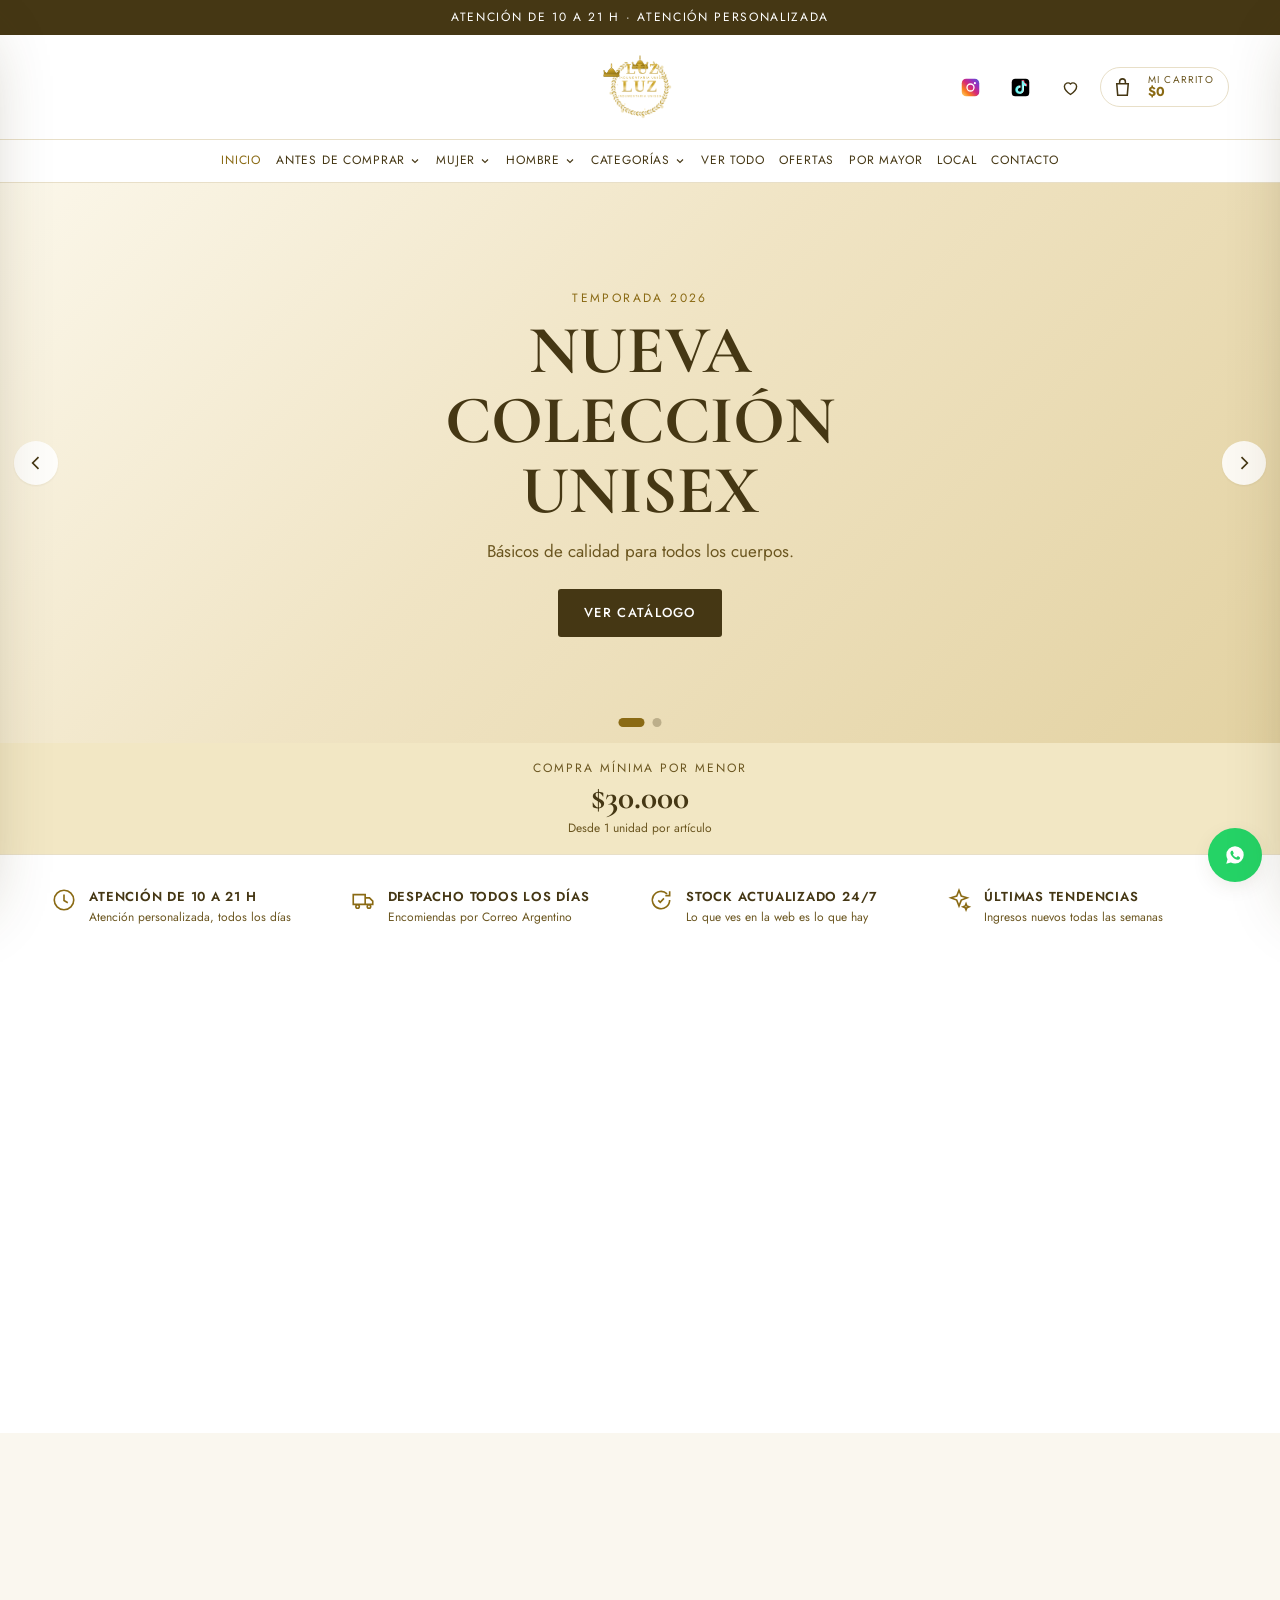
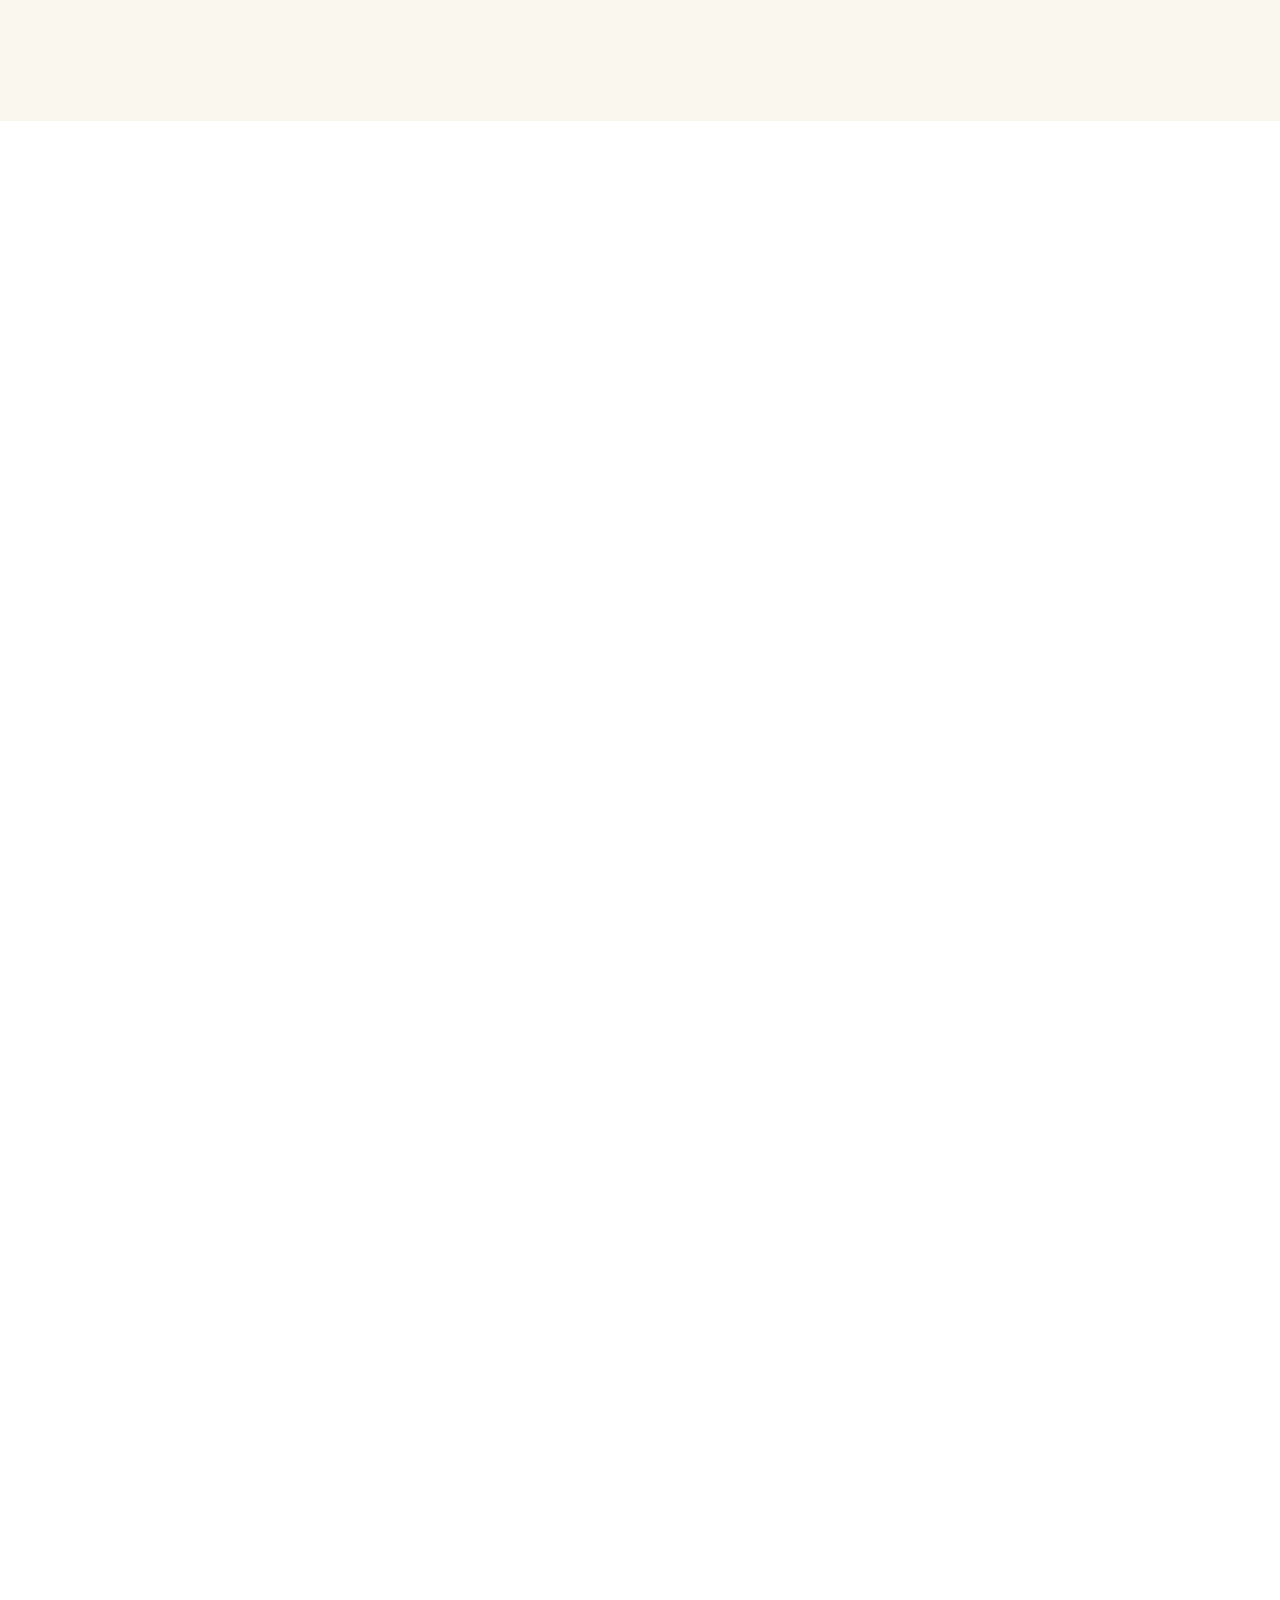
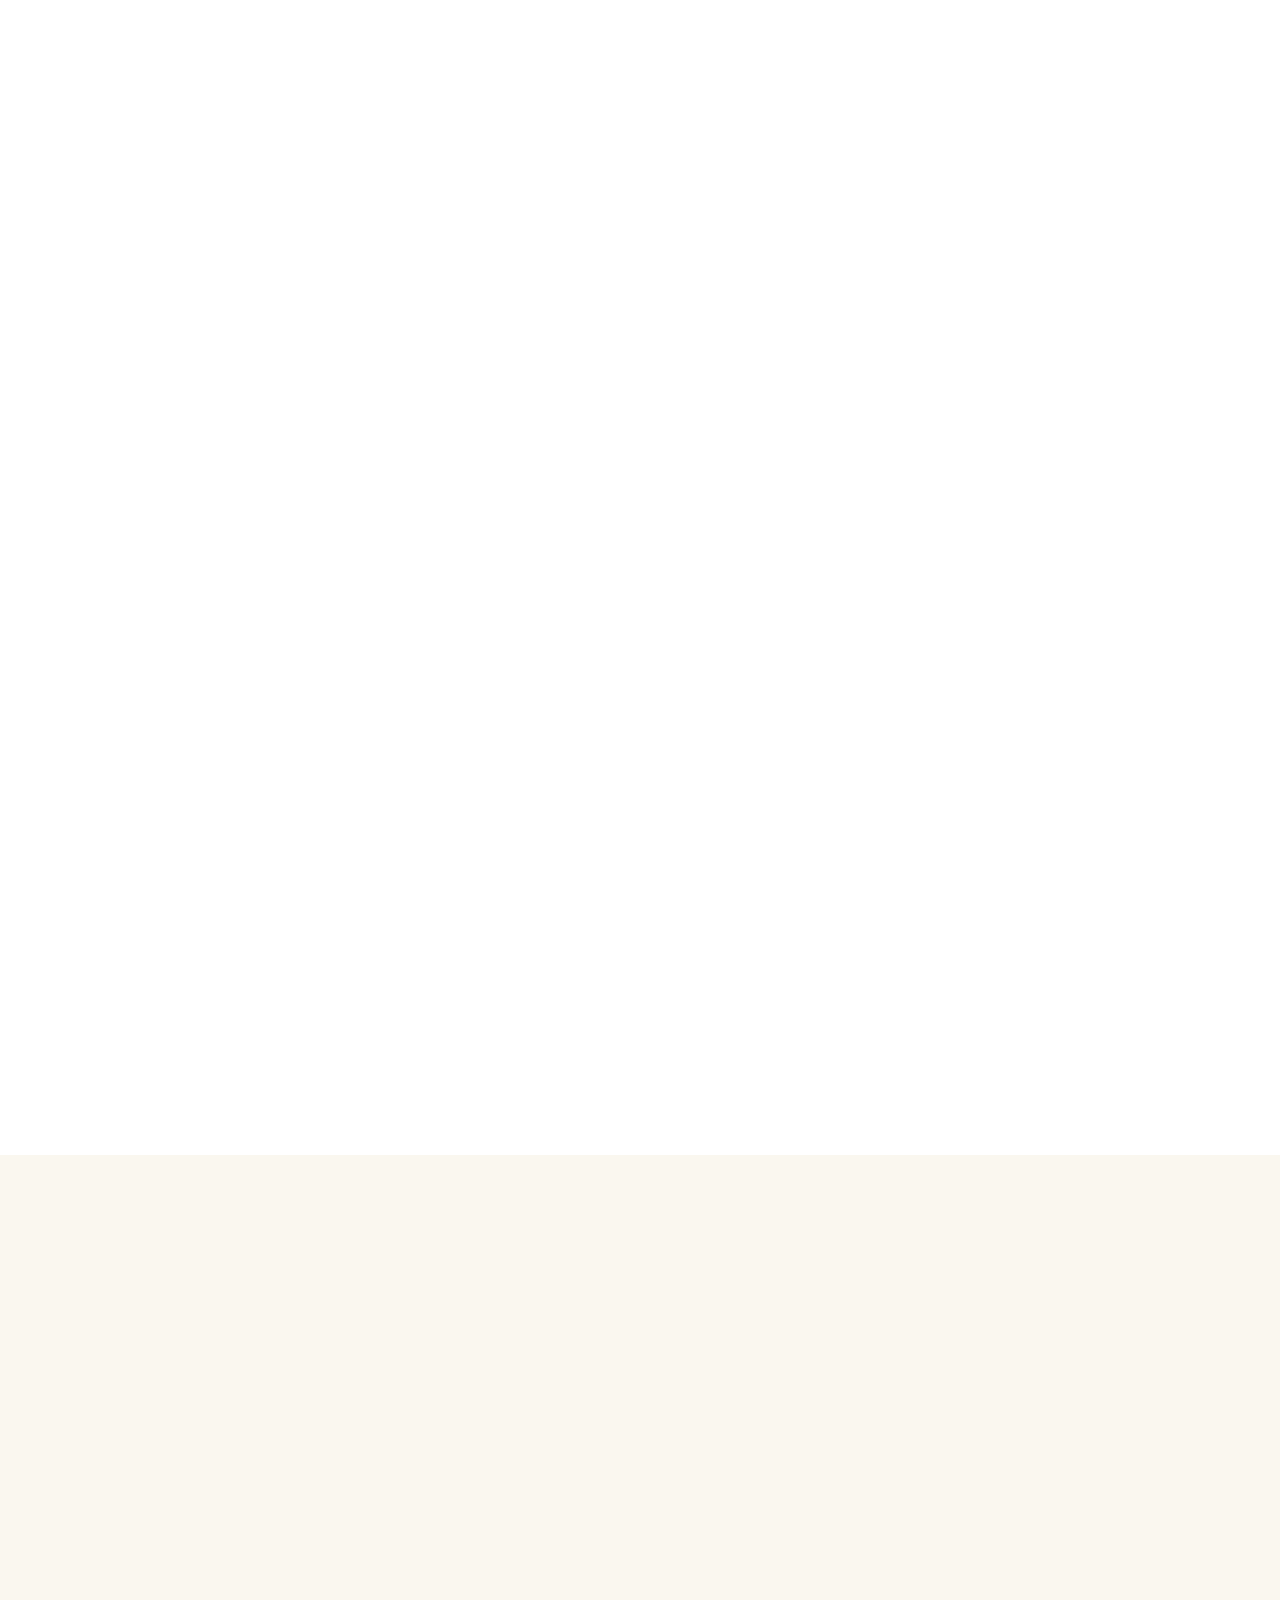
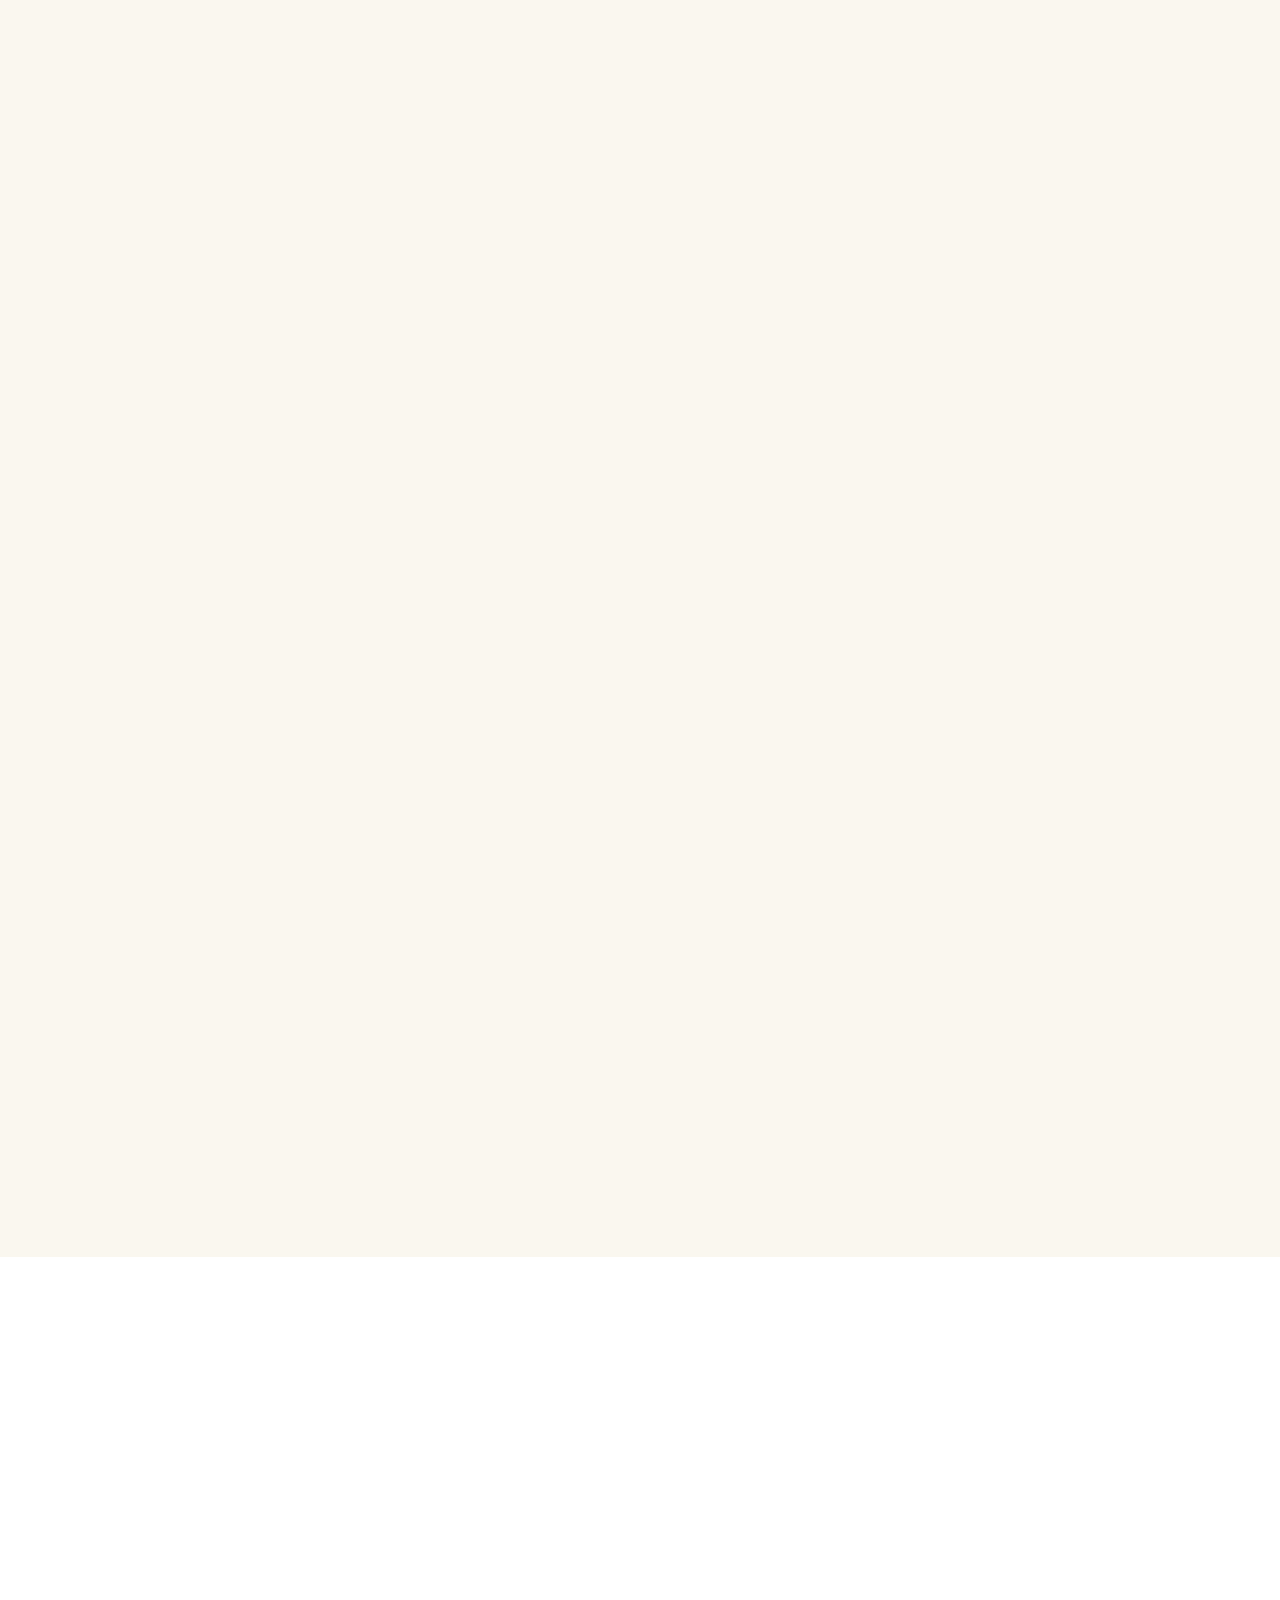
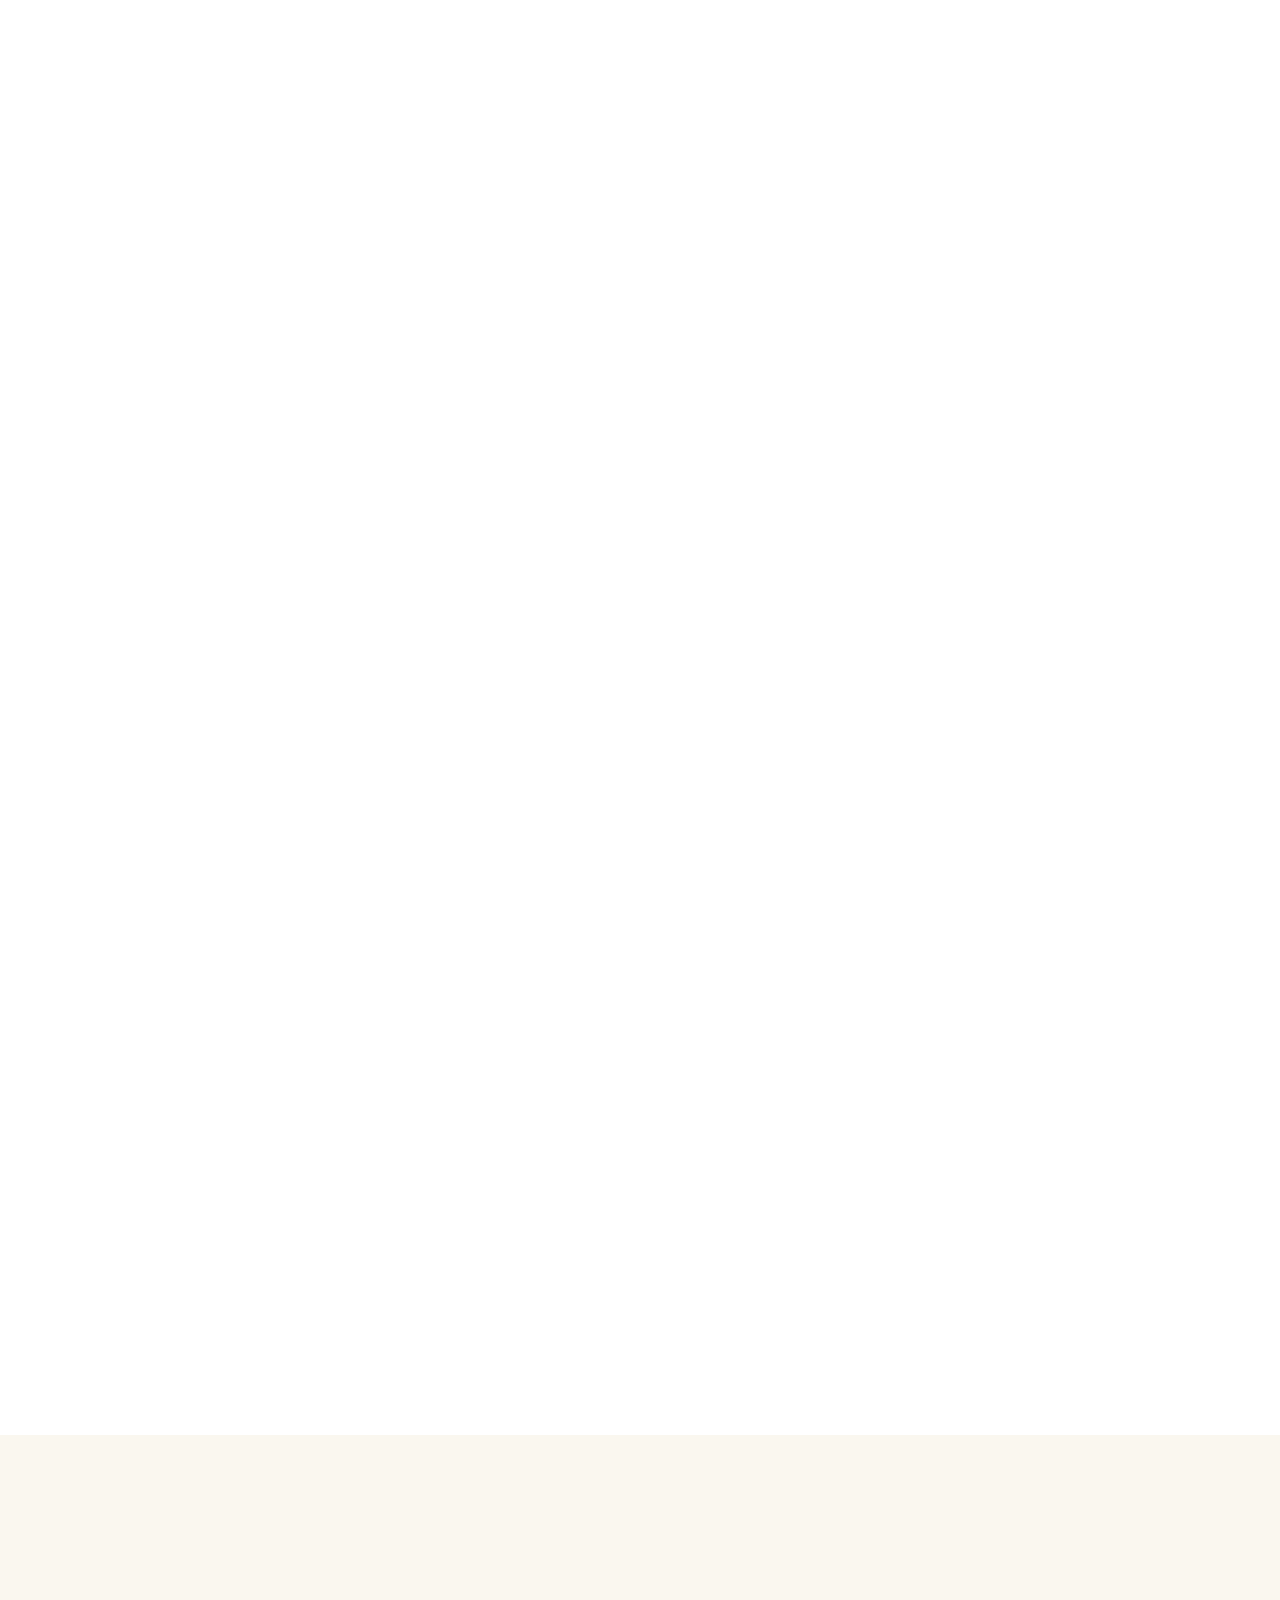
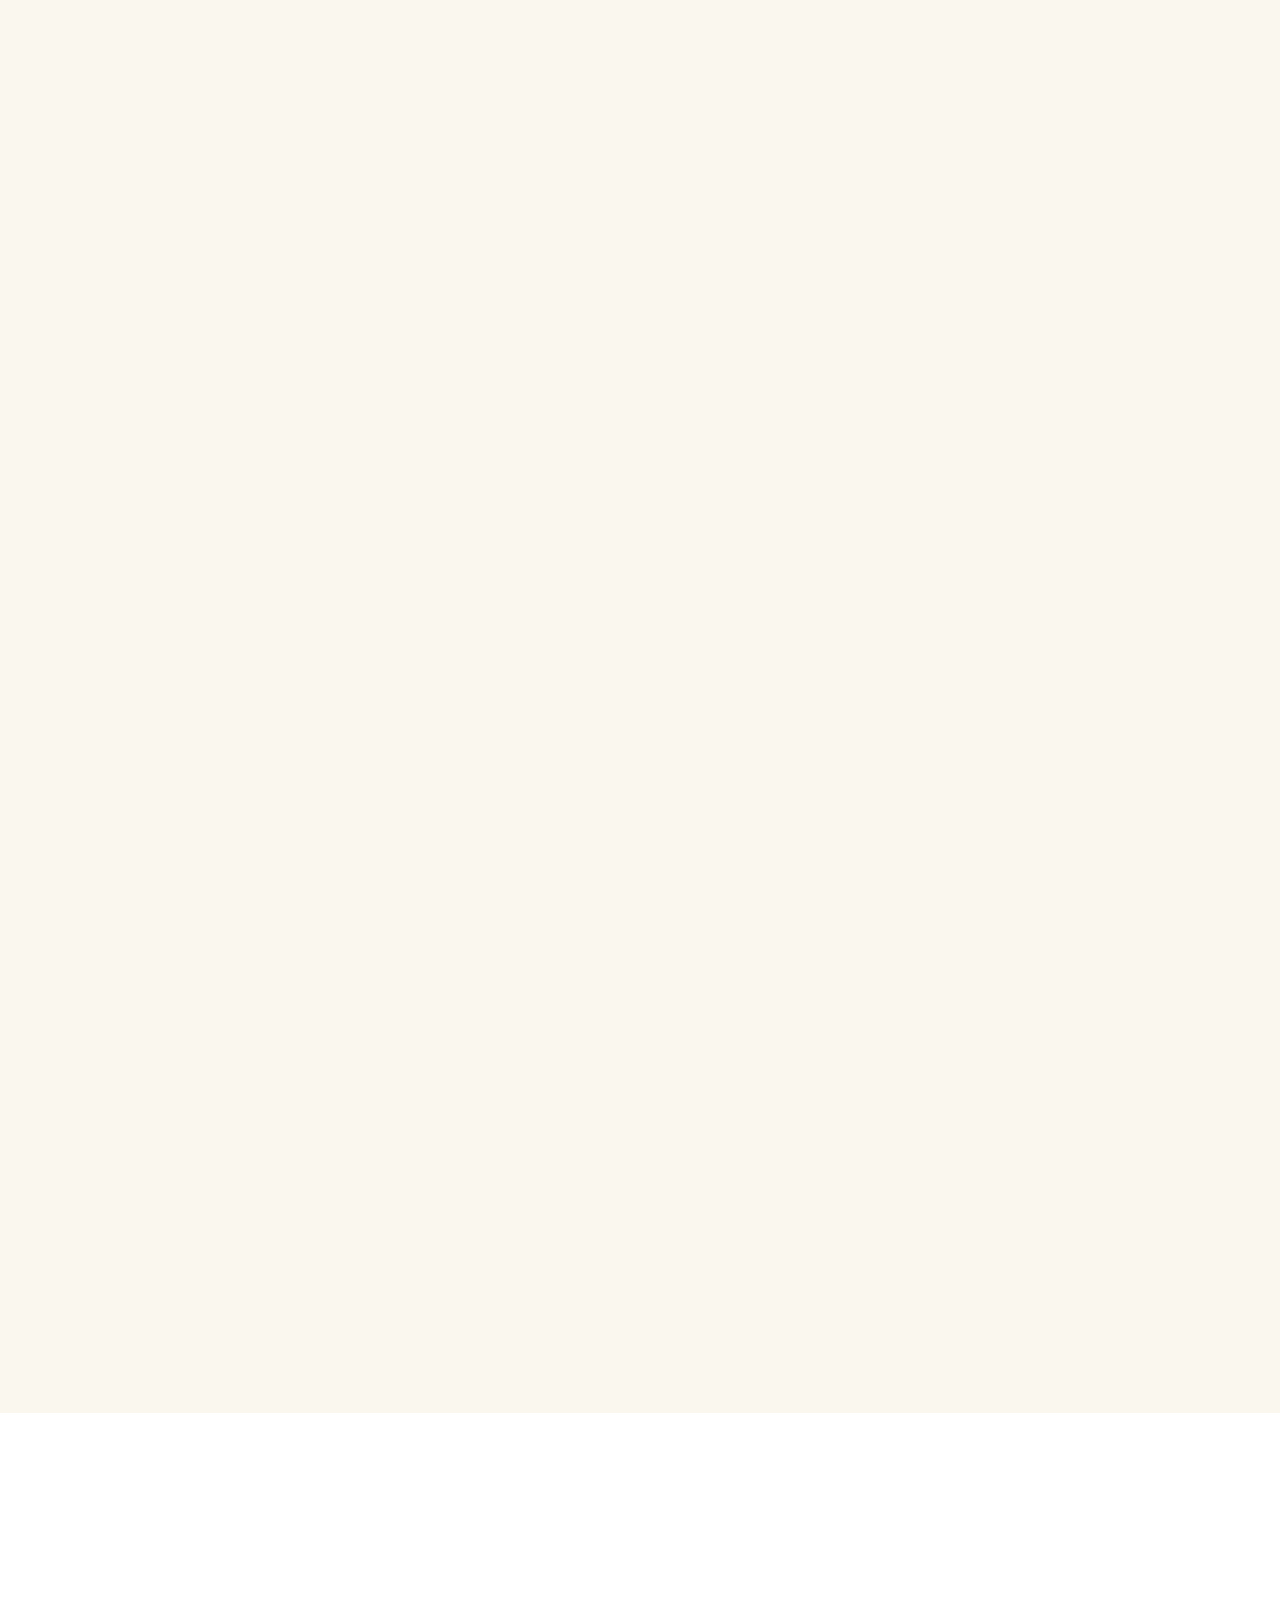
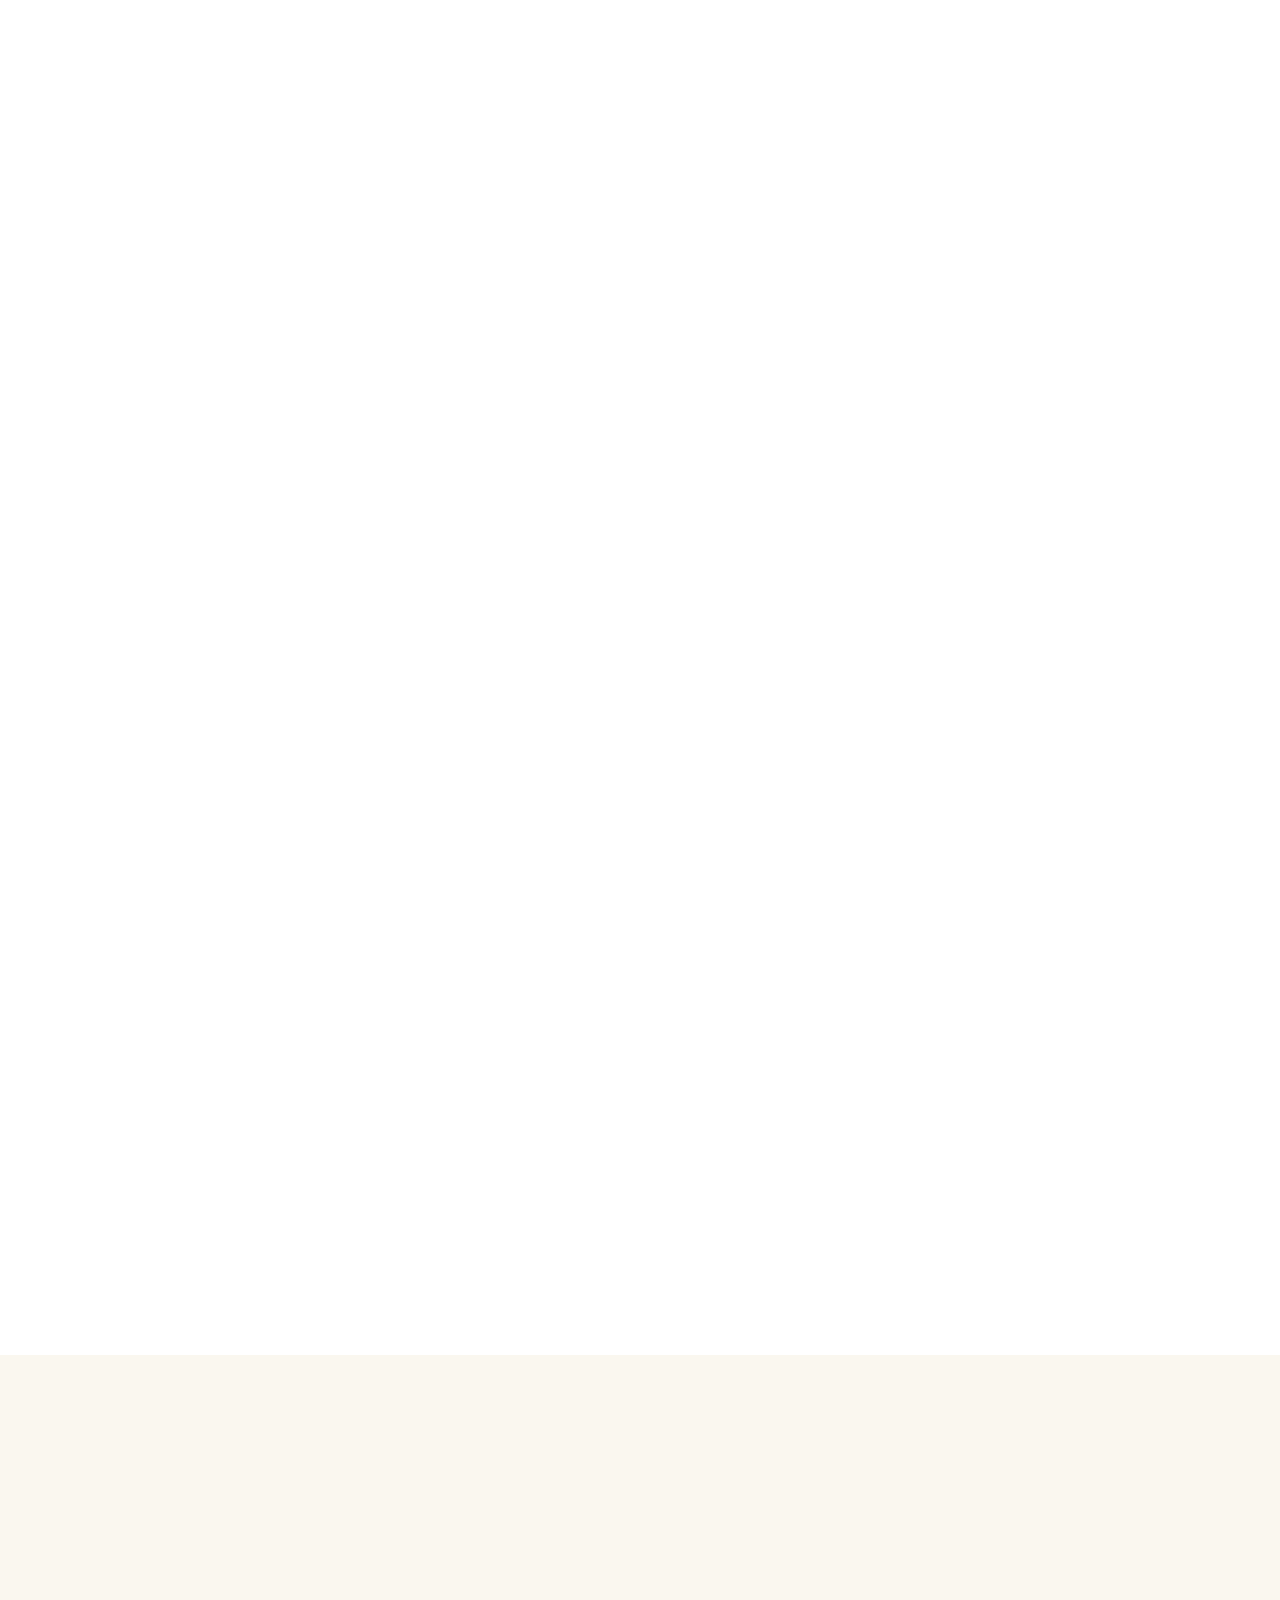
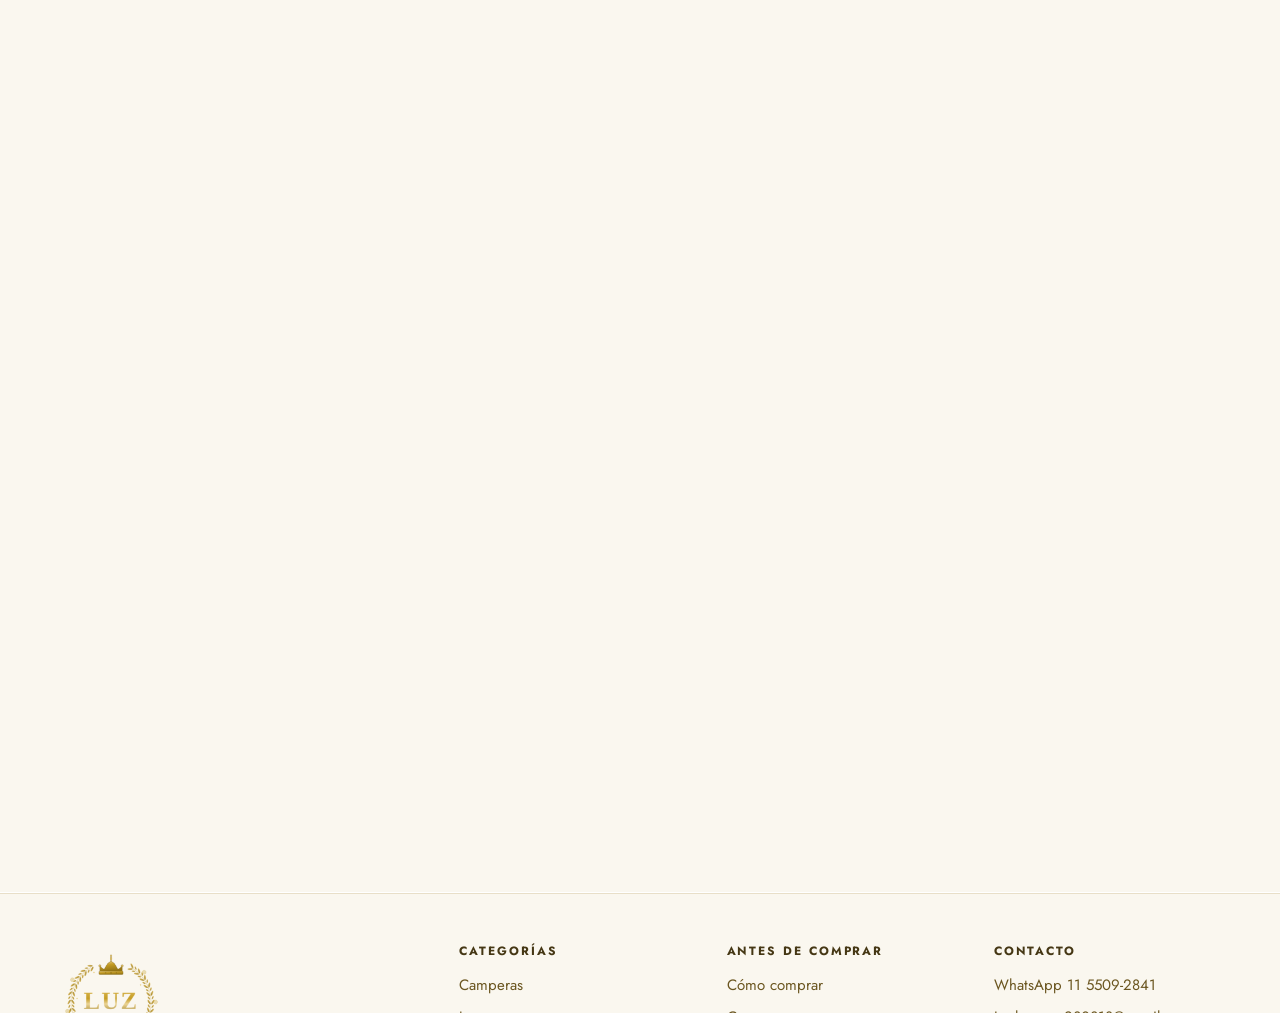
==== commit 92a198c6: "Add files via upload" ====
--- a/index.html
+++ b/index.html
@@ -158,7 +158,7 @@
 
   <script src="data/config.js?v=8"></script>
   <script src="data/productos.js?v=8"></script>
-  <script src="js/tienda.js?v=8"></script>
+  <script src="js/tienda.js?v=9"></script>
   <script src="js/home.js?v=8"></script>
 </body>
 </html>
--- a/css/estilos.css
+++ b/css/estilos.css
@@ -274,7 +274,8 @@
   position: sticky; top: 0; z-index: 100;
   background: var(--c-fondo);
   border-bottom: 1px solid var(--c-linea);
-  transform: translateZ(0);        /* capa GPU propia: evita repintar todo al hacer scroll */
+  /* SIN transform:translateZ(0) — forzaba una capa GPU con el logo de 1800px
+     y el navegador tenía que recomponer esa capa en cada frame del scroll */
 }
 
 .header__superior {
@@ -299,18 +300,23 @@
 .header--logo-centrado .logo { justify-self: center; margin-right: 0; }
 
 .logo--centrado { flex-direction: column; }
-.logo__img--compacto { display: none; }
-
-/* Al bajar, el emblema se cambia por la versión horizontal, más chica */
-.header--compacto .logo__img--emblema { display: none; }
-.header--compacto .logo__img--compacto { display: block; }
+
+/* FIX SCROLL: los logos usan opacity en vez de display:none/block.
+   display:none/block fuerza recalcular el layout de TODA la página
+   en cada cruce del umbral de scroll. opacity solo cambia la capa
+   de pintura, sin mover nada de sitio. */
+.logo__img--compacto { opacity: 0; position: absolute; pointer-events: none; }
+.logo__img--emblema  { opacity: 1; }
+
+.header--compacto .logo__img--emblema  { opacity: 0; position: absolute; pointer-events: none; }
+.header--compacto .logo__img--compacto { opacity: 1; position: static; pointer-events: auto; }
 .header--compacto .header__superior { padding-block: var(--e-2); }
-/* Sin transición de height: animar height causa layout thrash y traba el scroll */
 
 .logo {
   display: flex; align-items: center;
   margin-right: auto; color: var(--c-tinta);
   line-height: 1; flex: none;
+  position: relative; /* para que los logos con position:absolute queden dentro */
 }
 .logo__img { width: auto; object-fit: contain; }
 /* Si el archivo del logo trae fondo blanco, "multiply" lo funde con el fondo
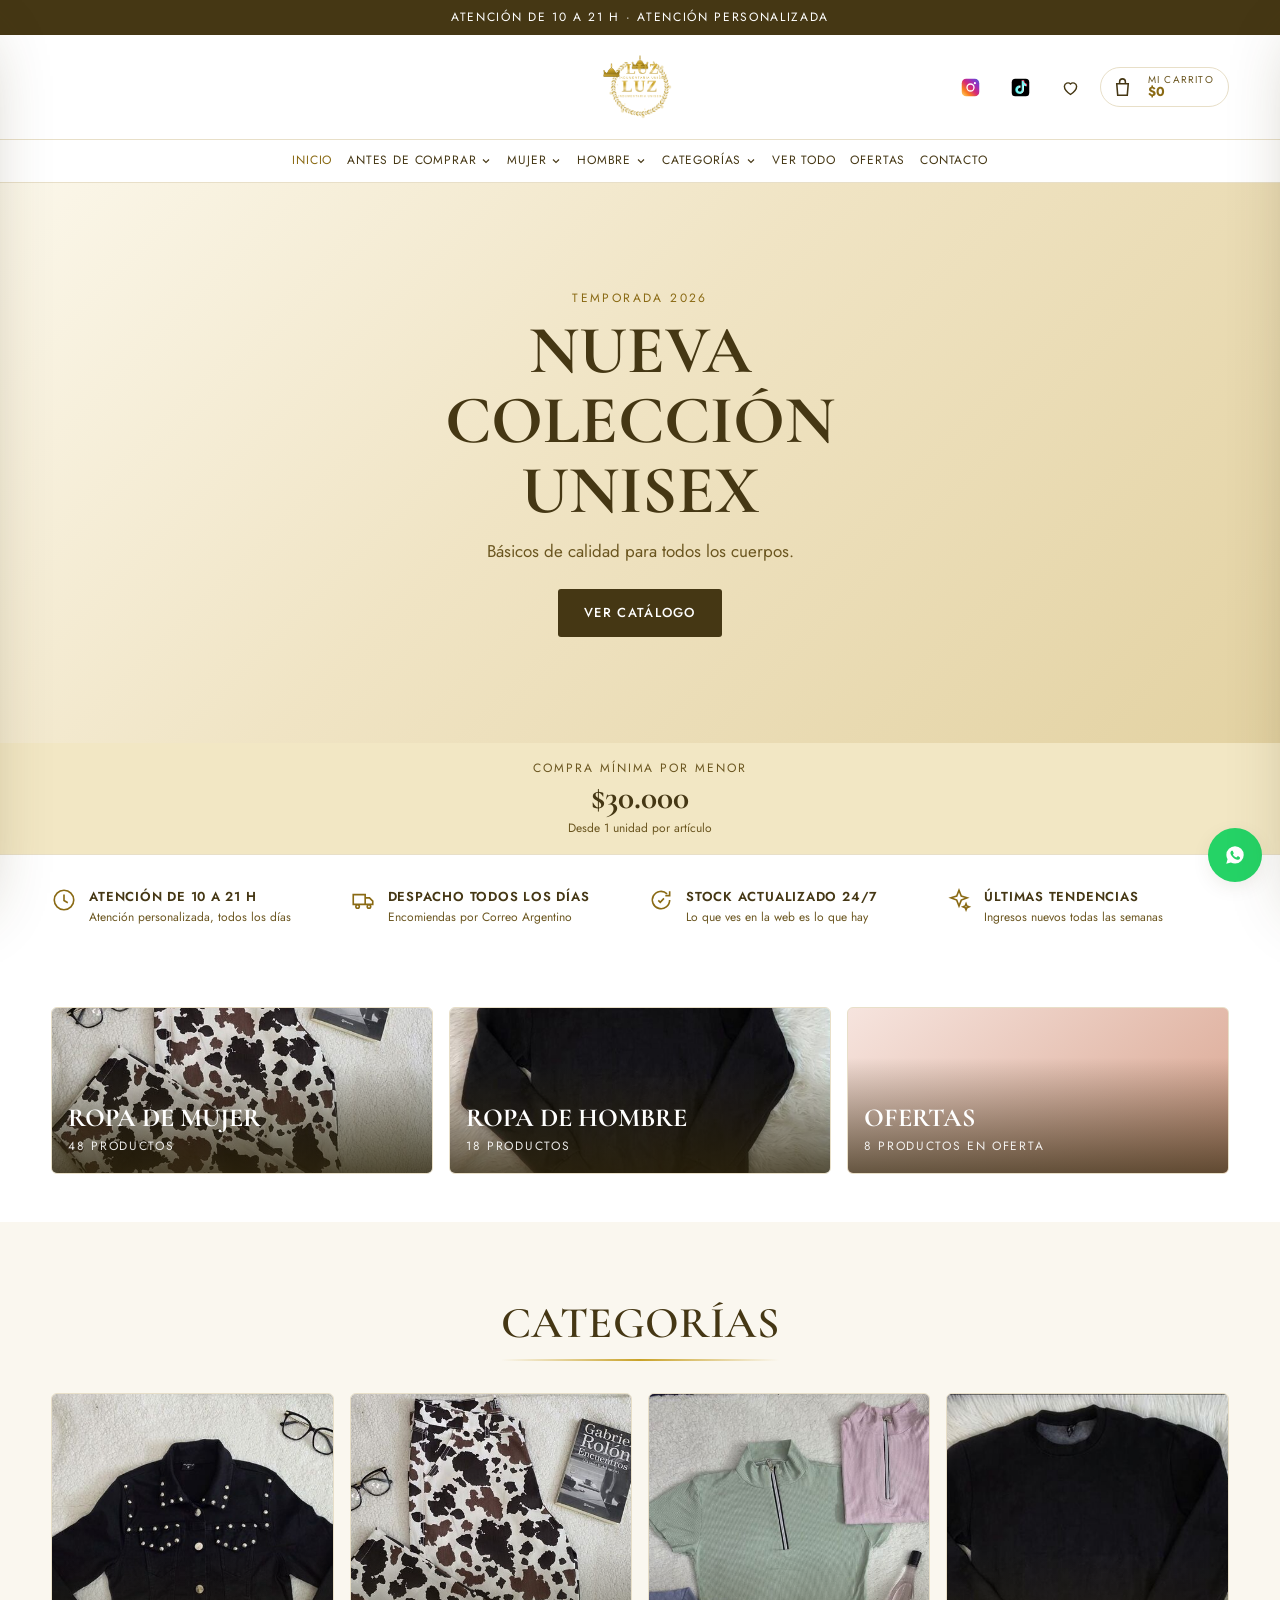
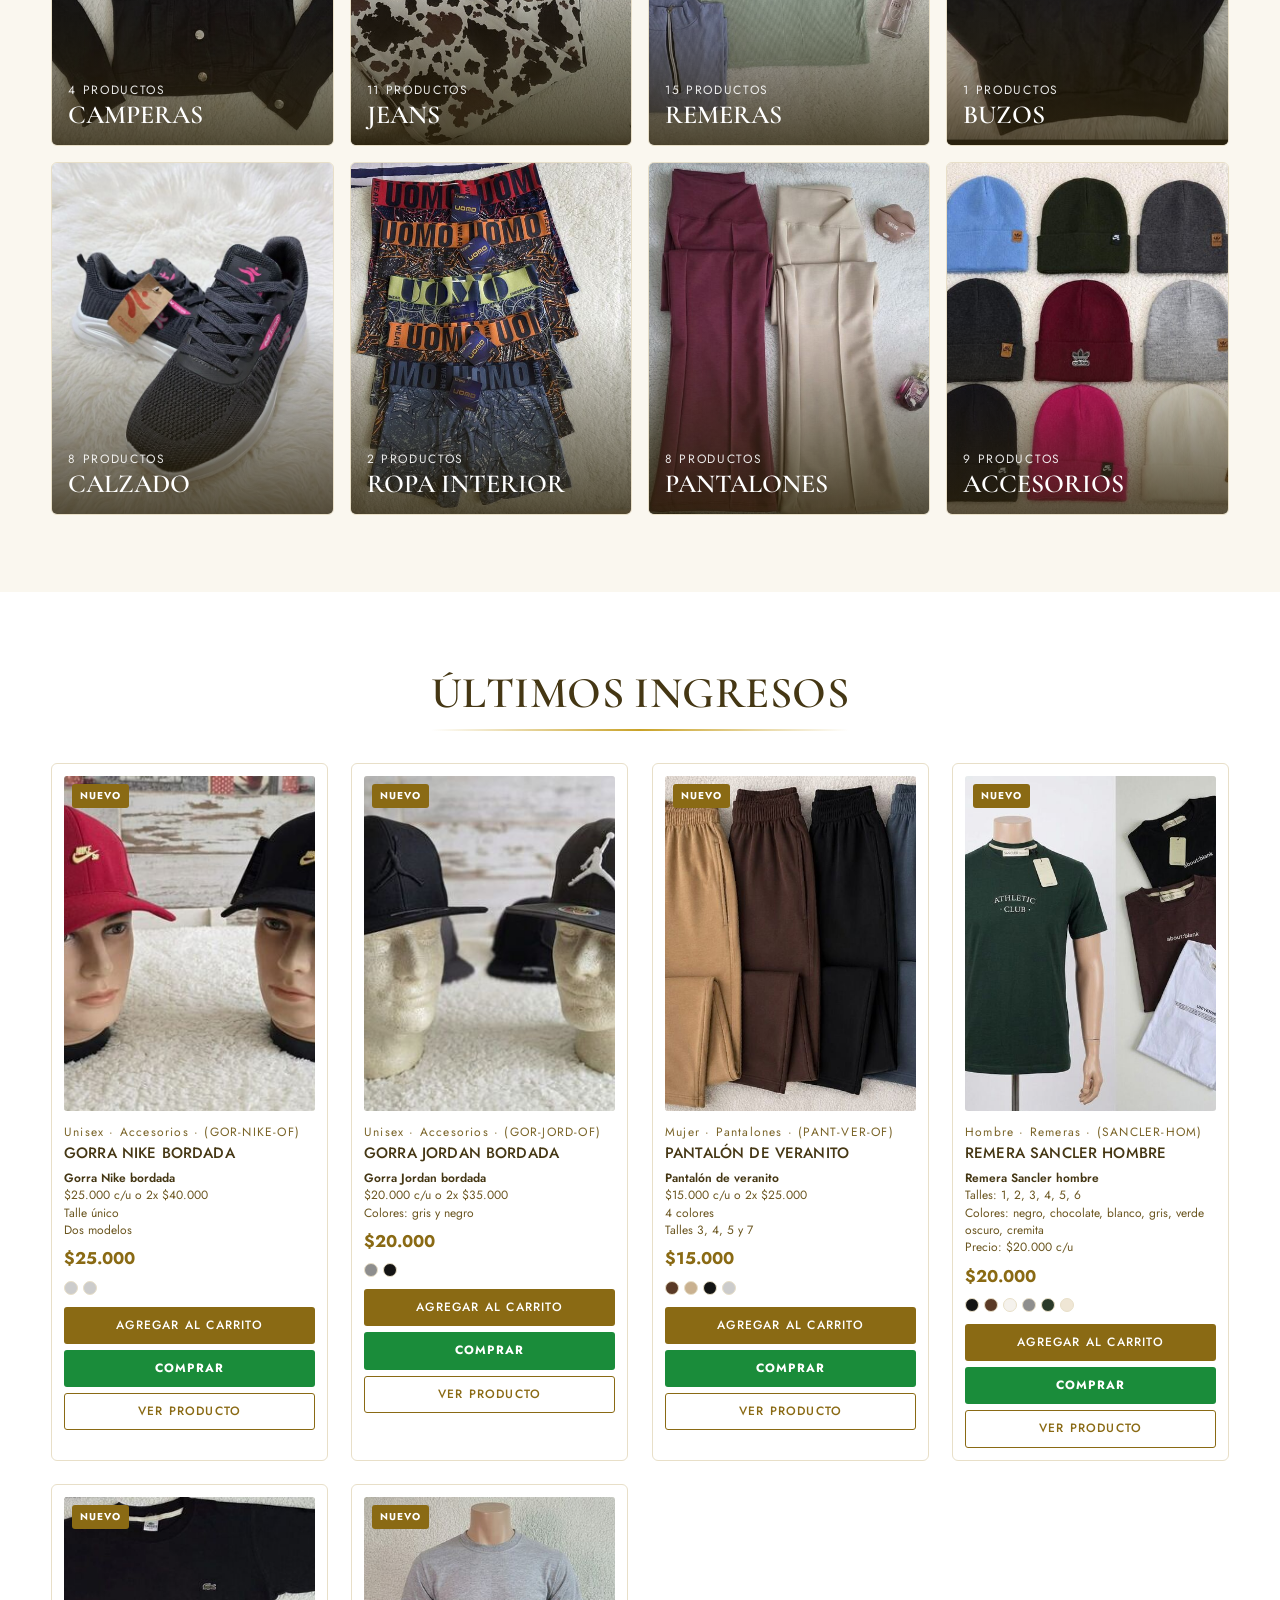
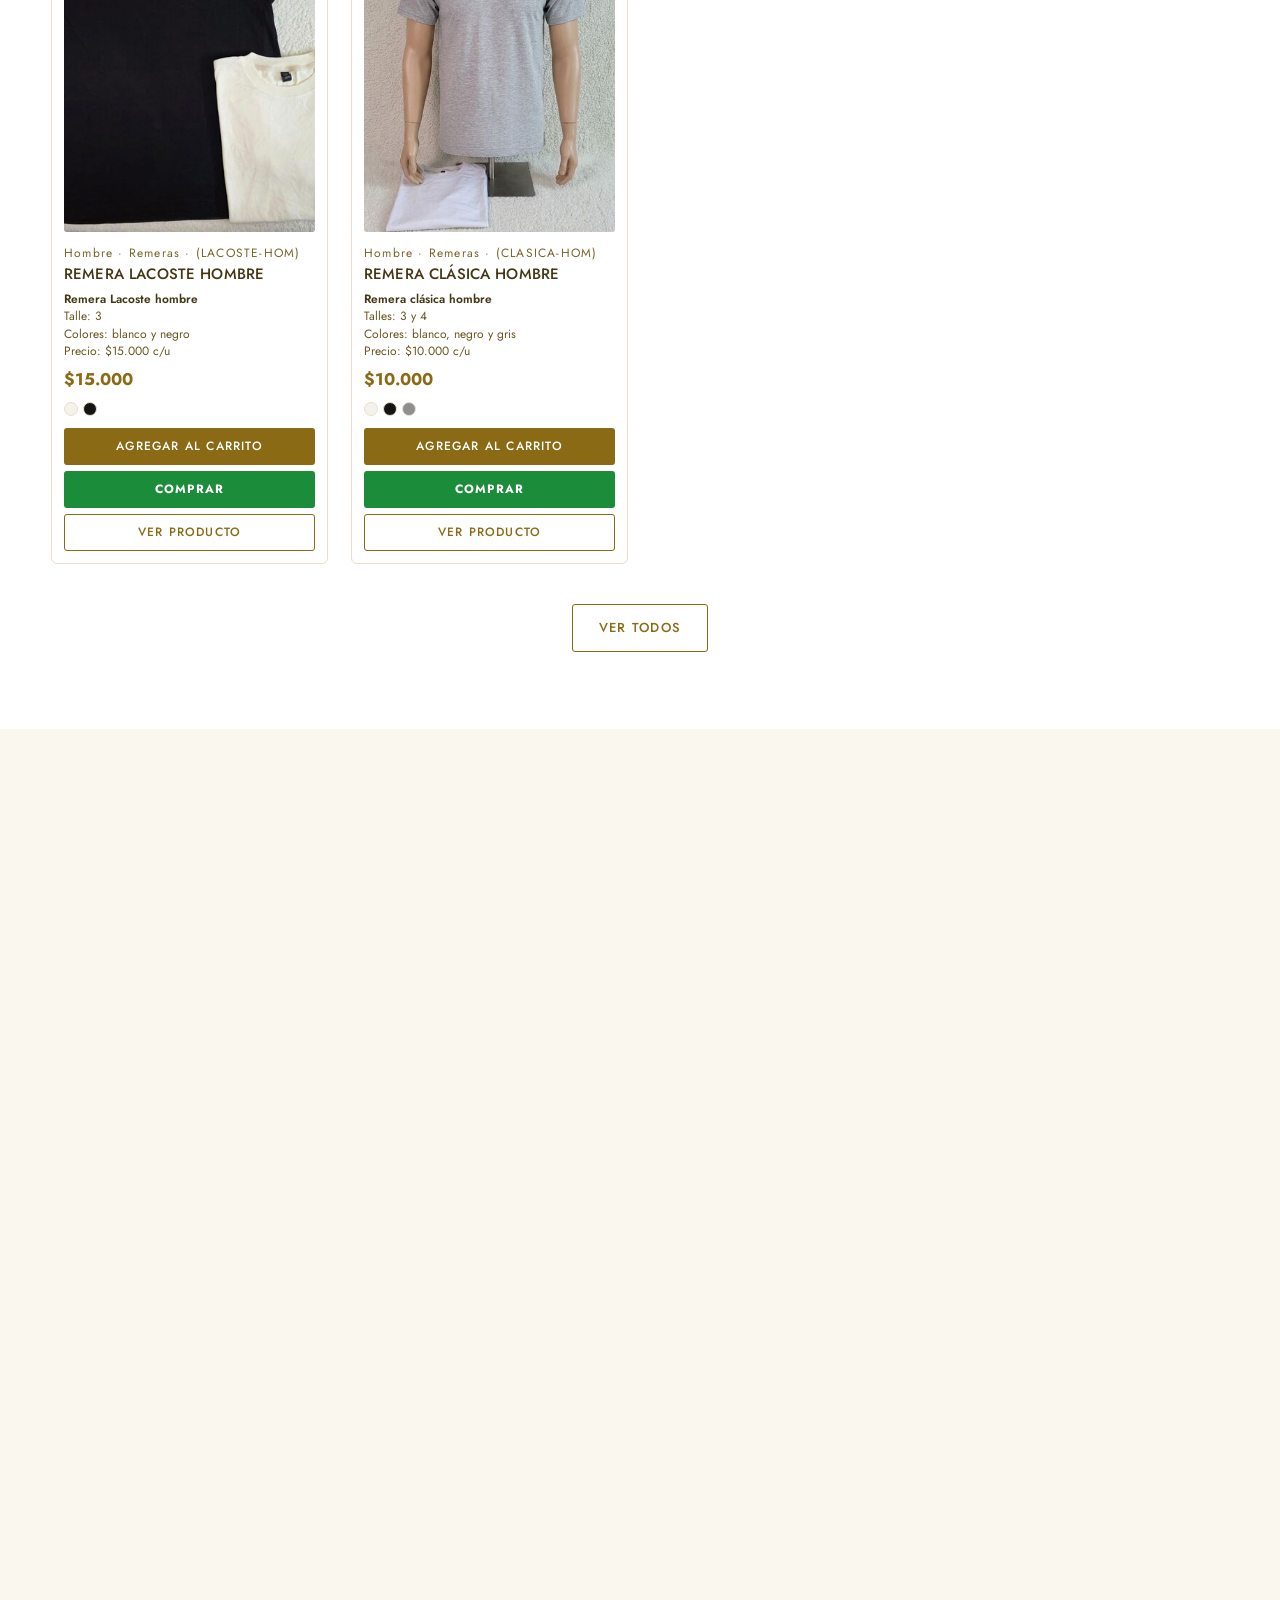
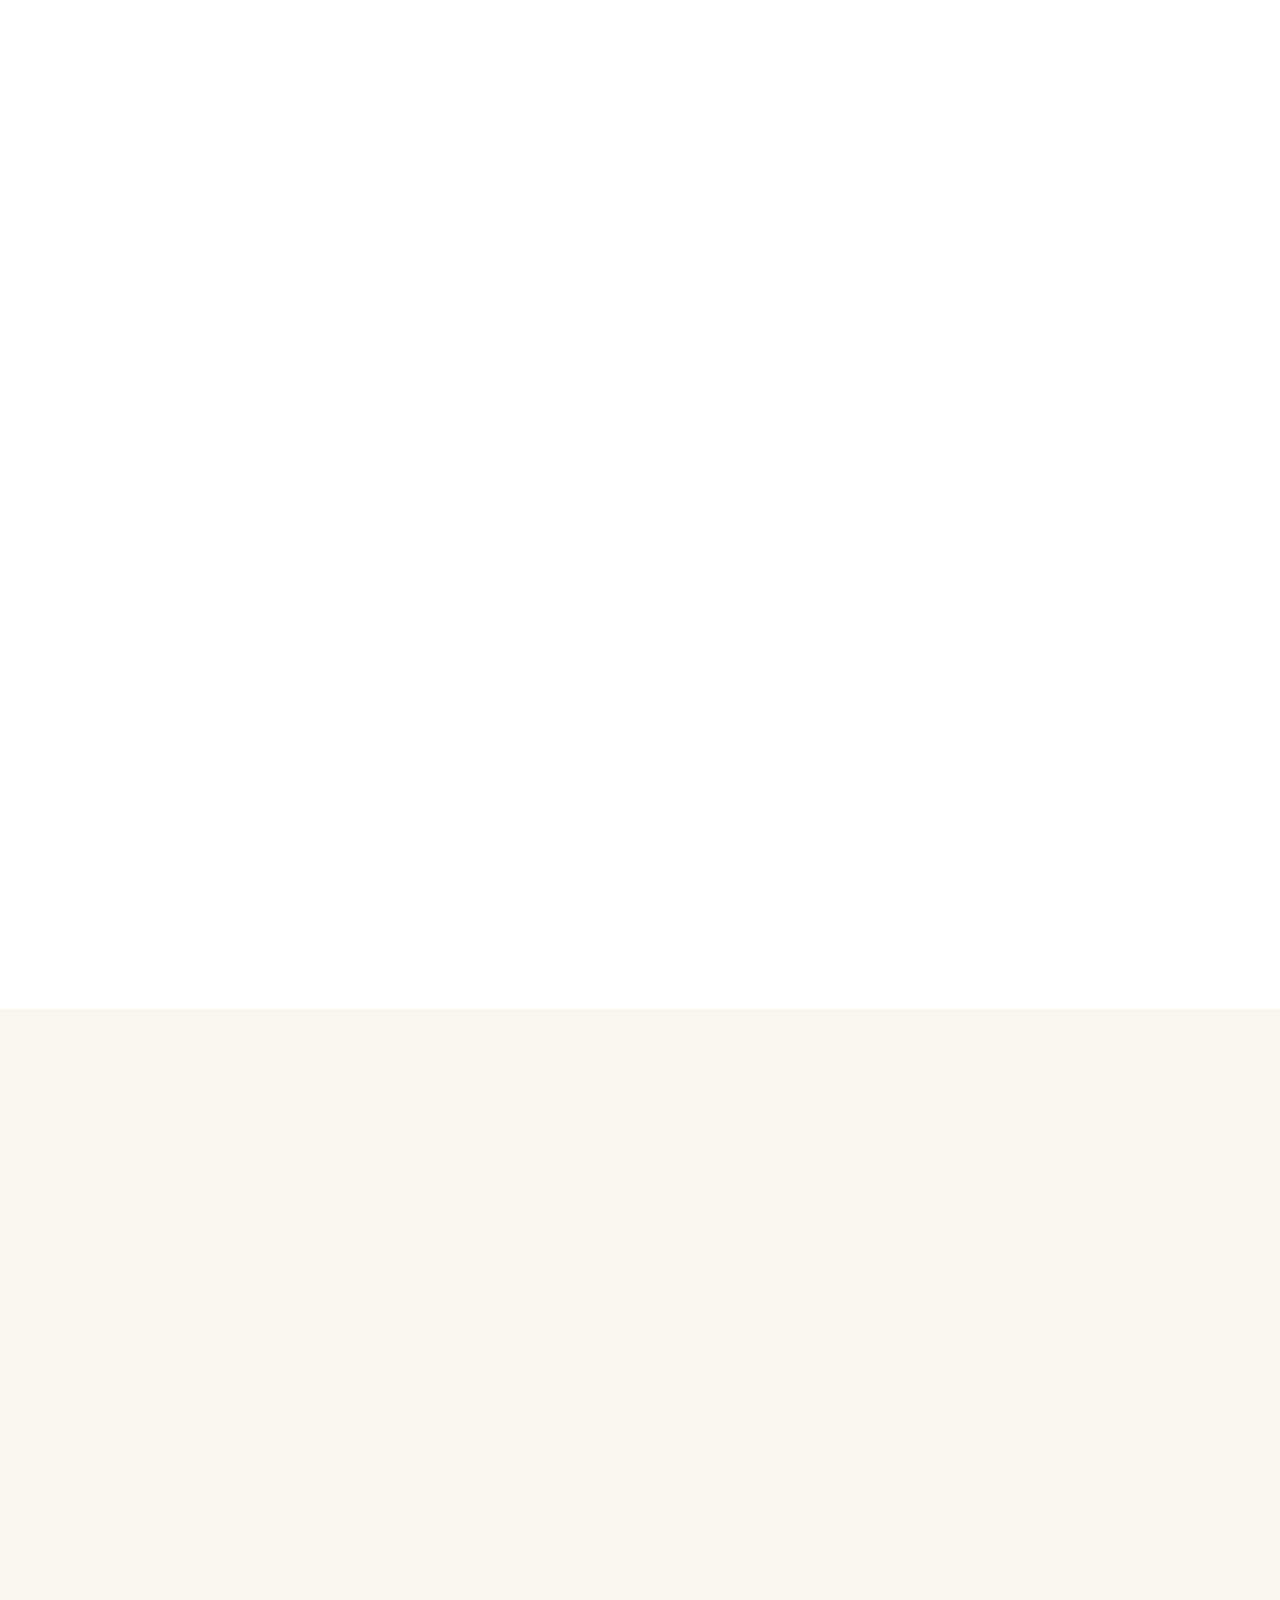
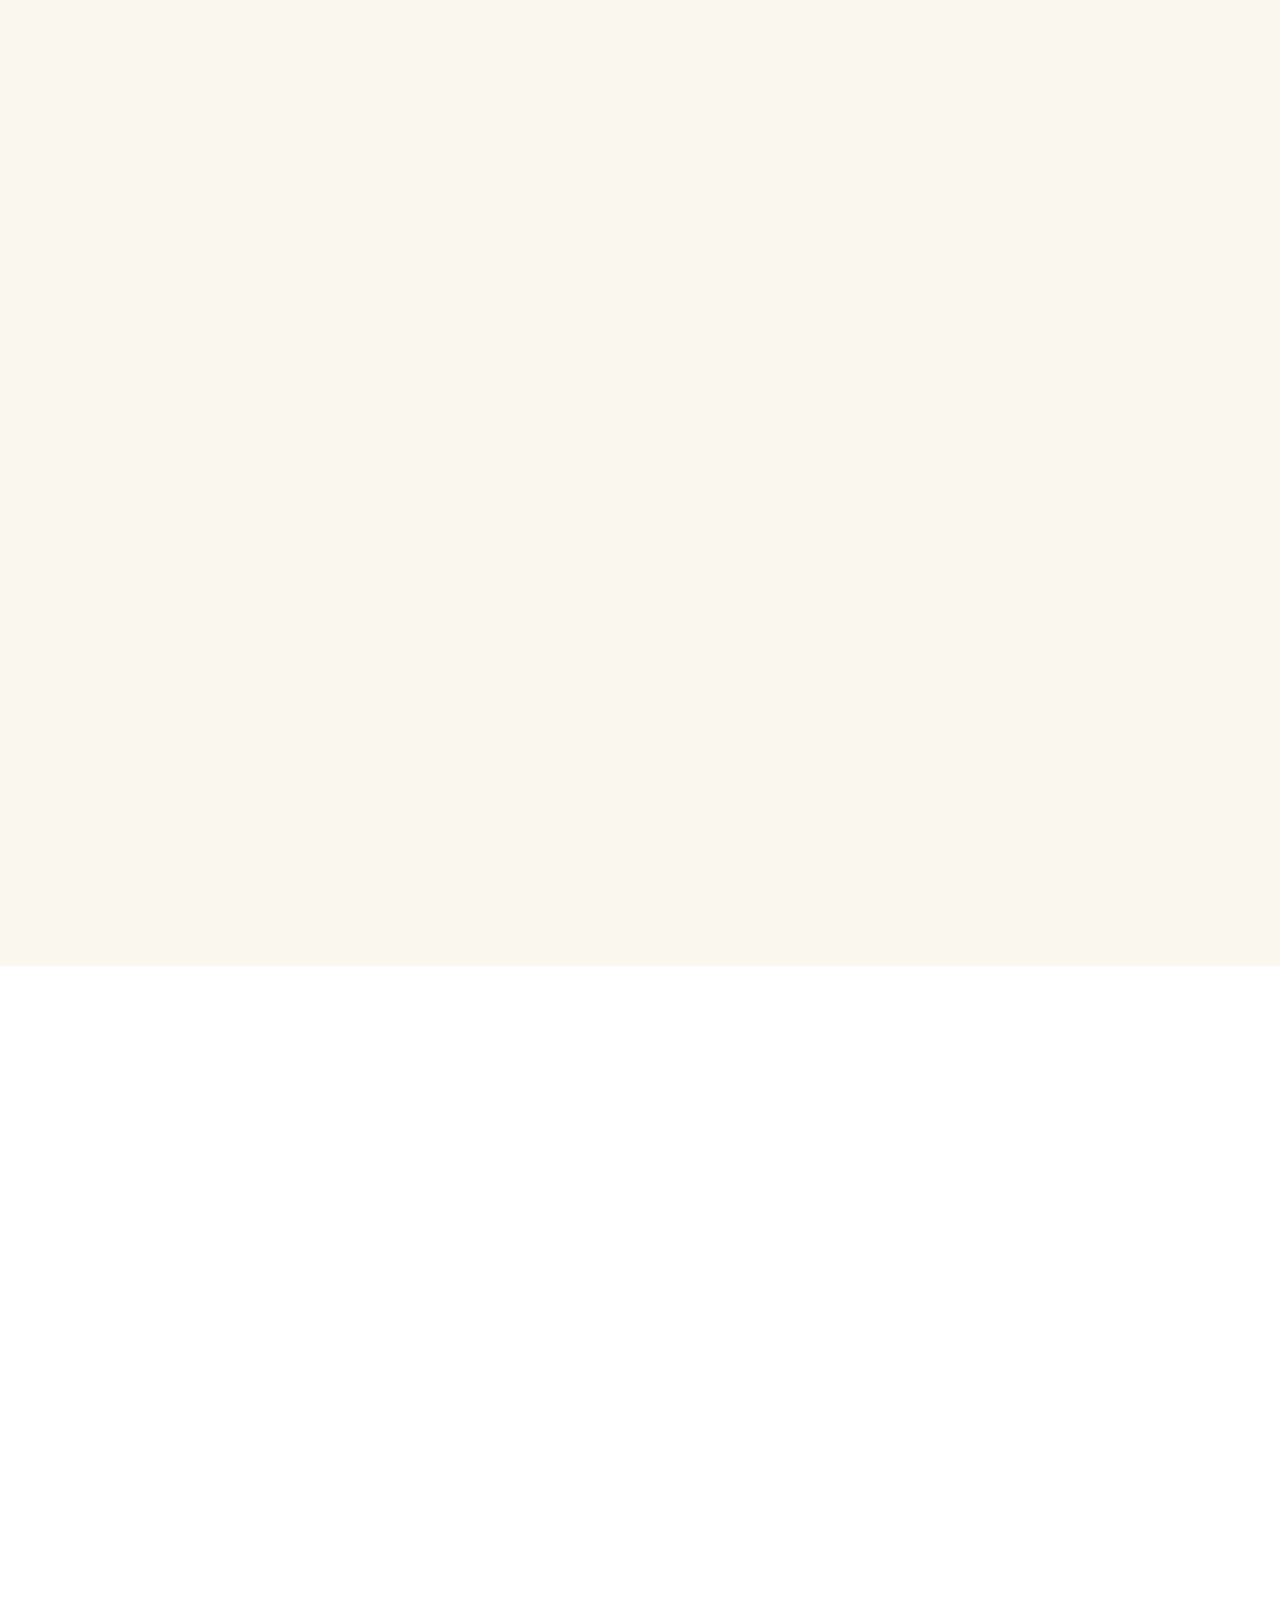
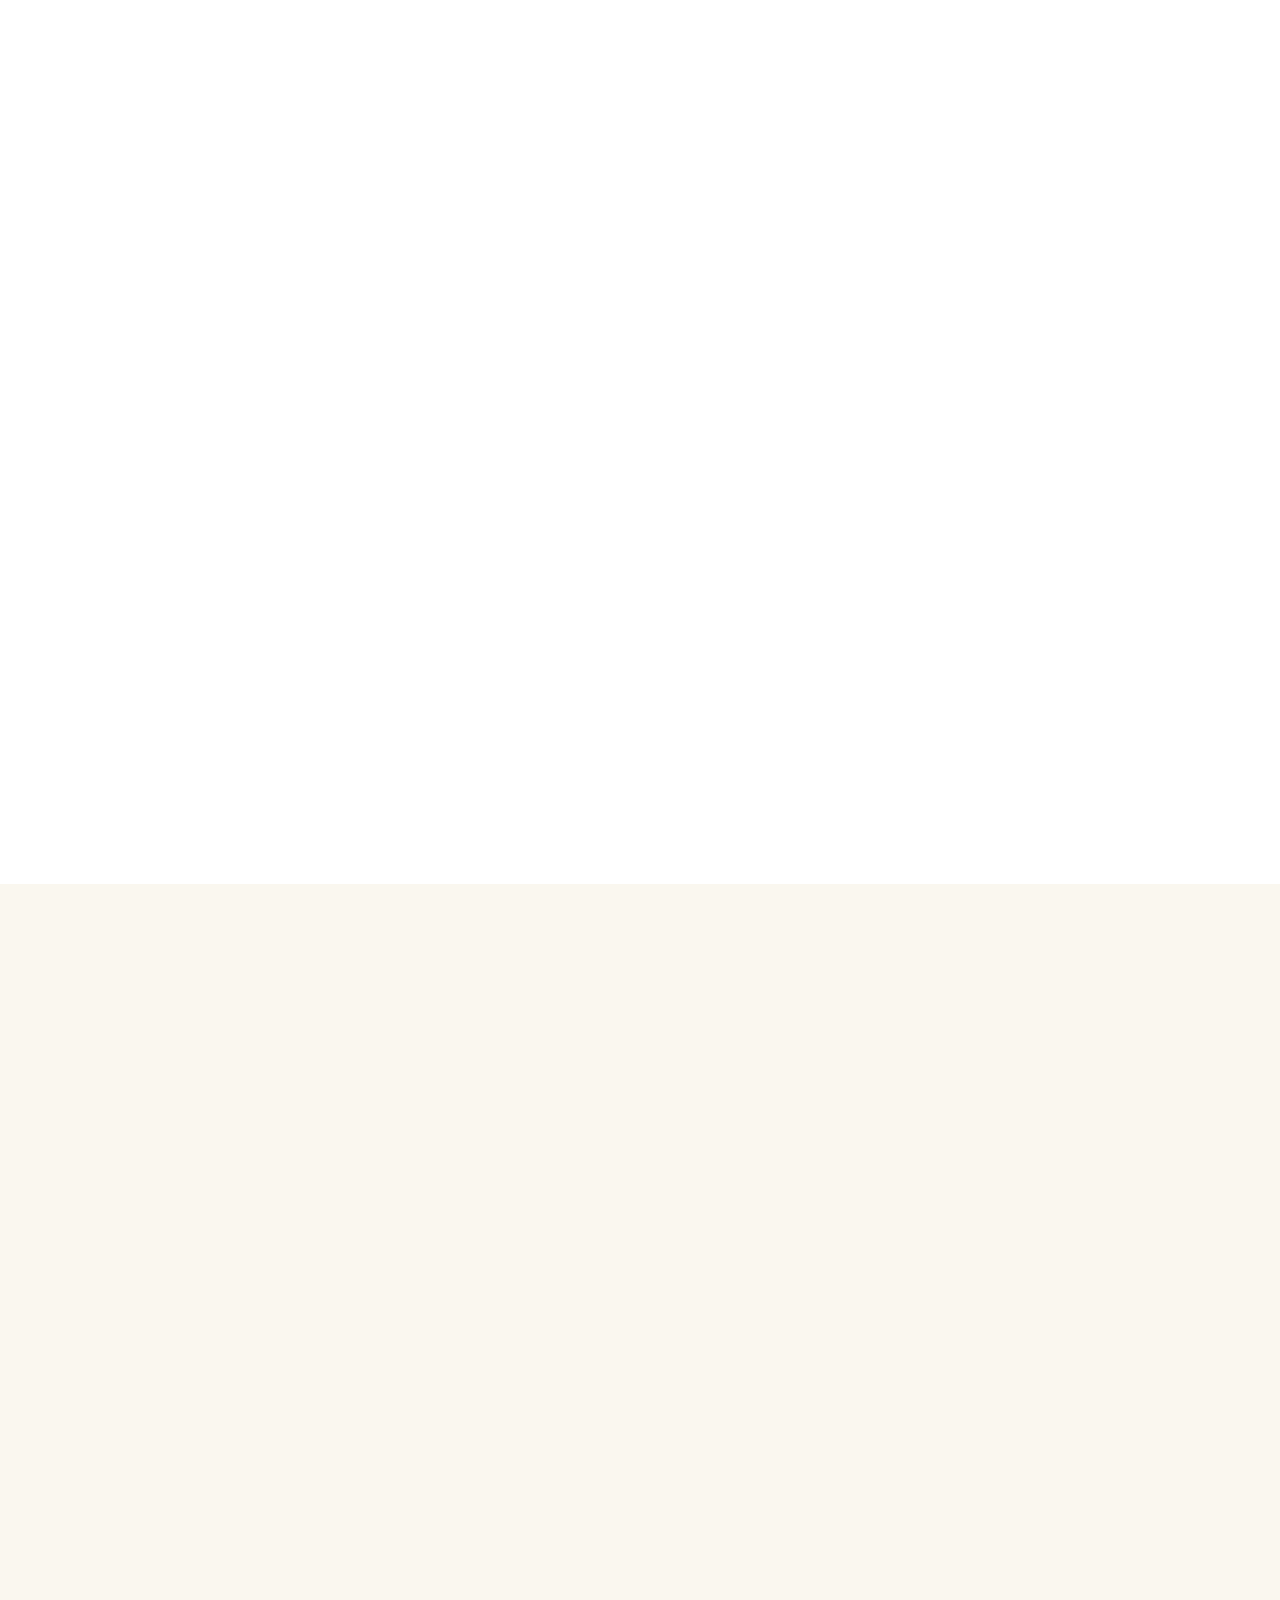
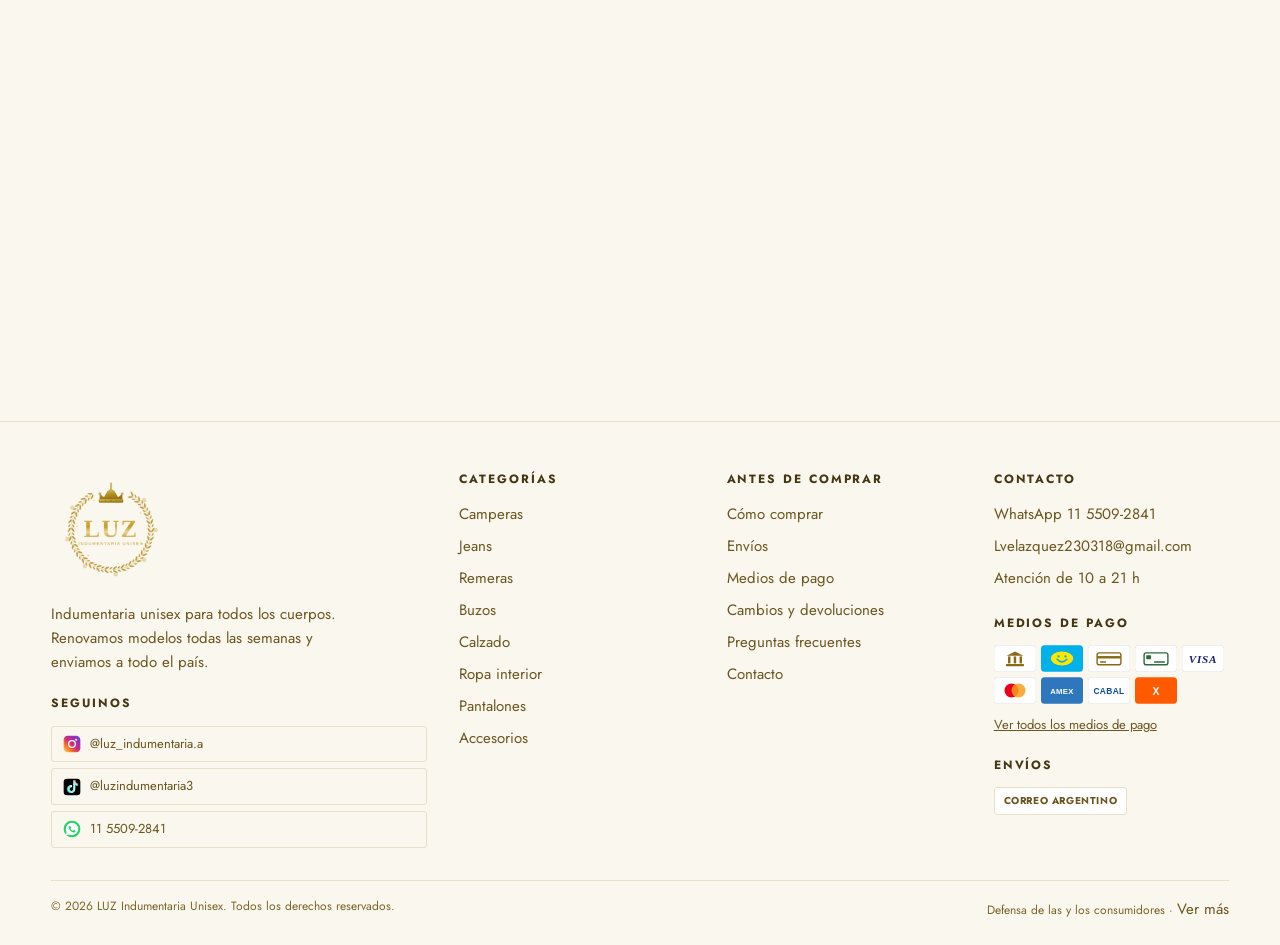
==== commit bc449093: "Quitar por mayor, local y banner de ofertas" ====
--- a/index.html
+++ b/index.html
@@ -14,7 +14,7 @@
   <link rel="preconnect" href="https://fonts.googleapis.com">
   <link rel="preconnect" href="https://fonts.gstatic.com" crossorigin>
   <link href="https://fonts.googleapis.com/css2?family=Cormorant+Garamond:wght@400;600;700&family=Jost:wght@300..700&display=swap" rel="stylesheet">
-  <link rel="stylesheet" href="css/estilos.css?v=8">
+  <link rel="stylesheet" href="css/estilos.css?v=11">
   <!-- FIX SCROLL v8: inline overrides para forzar que apliquen aunque el CSS esté cacheado -->
   <style>
     /* 1. Desactivar transiciones que no sean de interacción directa */
@@ -156,9 +156,9 @@
   <div id="footer"></div>
   <div id="carrito"></div>
 
-  <script src="data/config.js?v=8"></script>
-  <script src="data/productos.js?v=8"></script>
-  <script src="js/tienda.js?v=9"></script>
-  <script src="js/home.js?v=8"></script>
+  <script src="data/config.js?v=11"></script>
+  <script src="data/productos.js?v=11"></script>
+  <script src="js/tienda.js?v=11"></script>
+  <script src="js/home.js?v=11"></script>
 </body>
 </html>
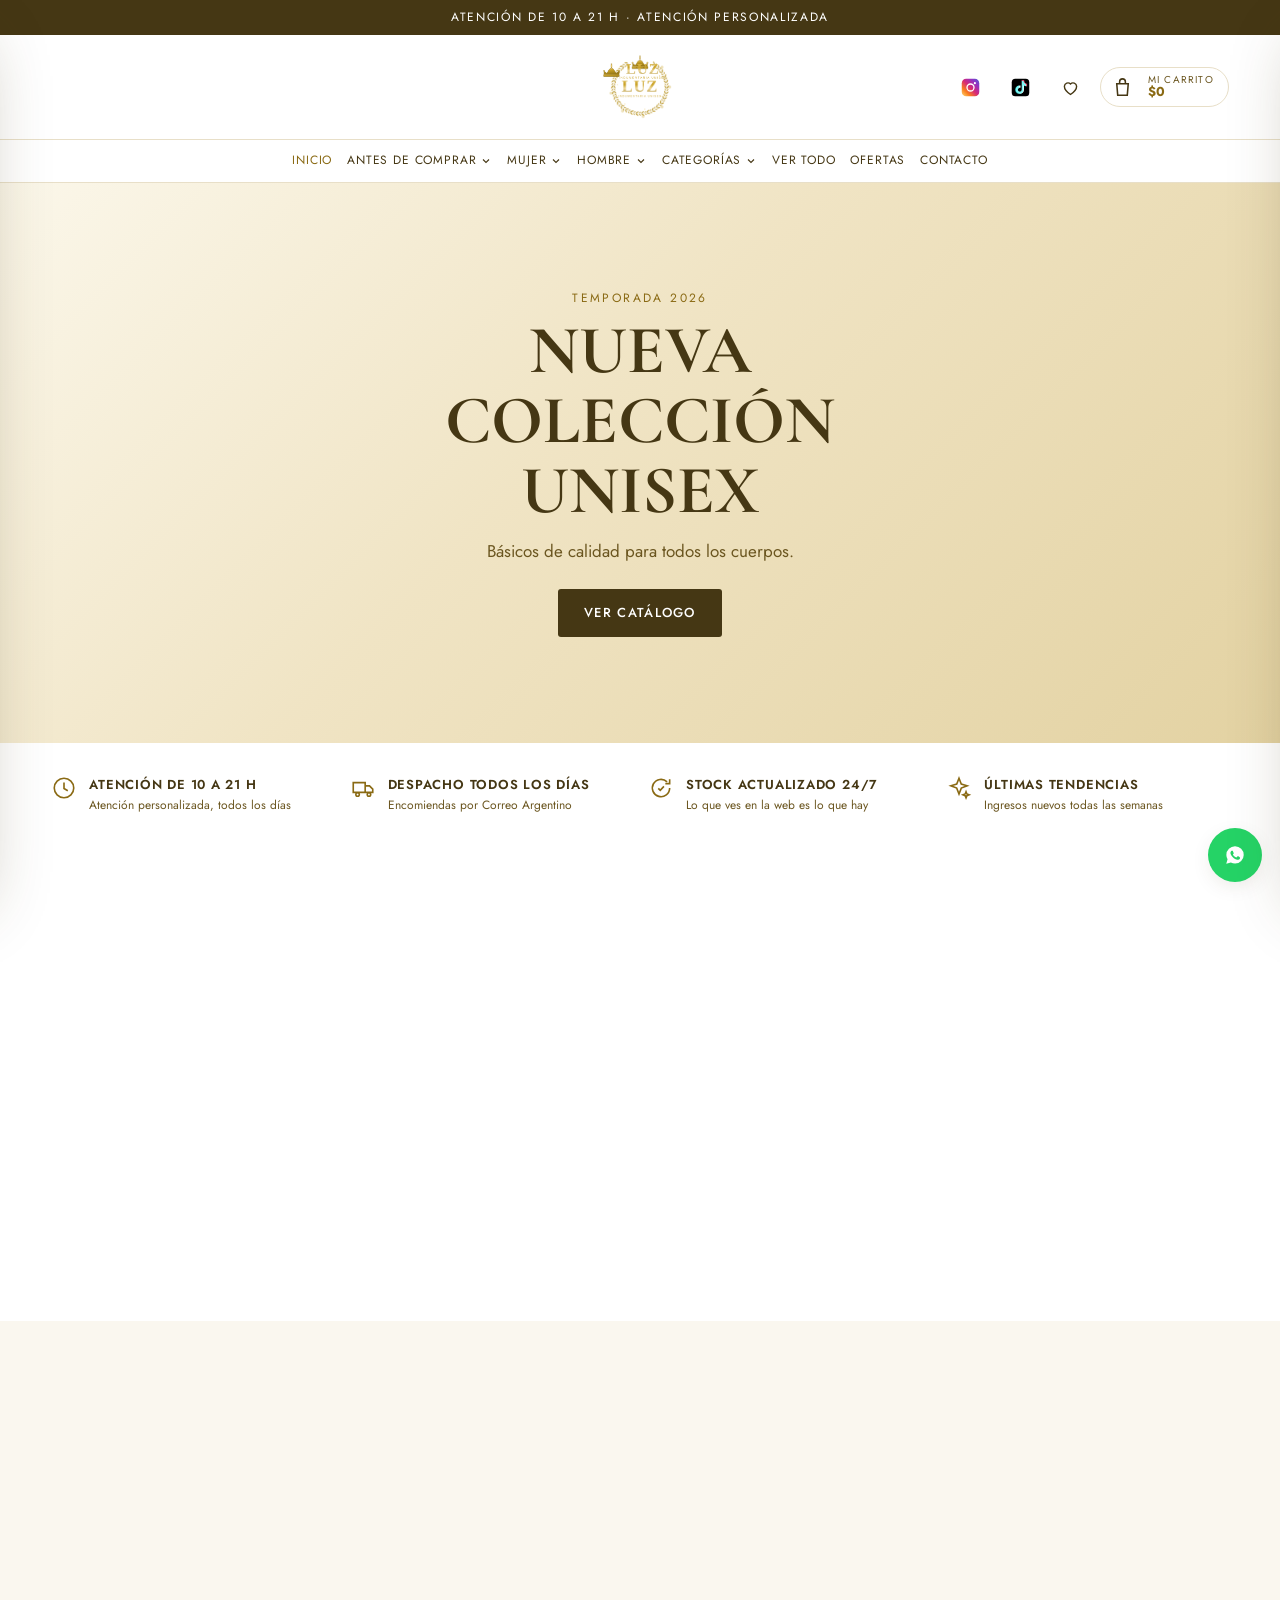
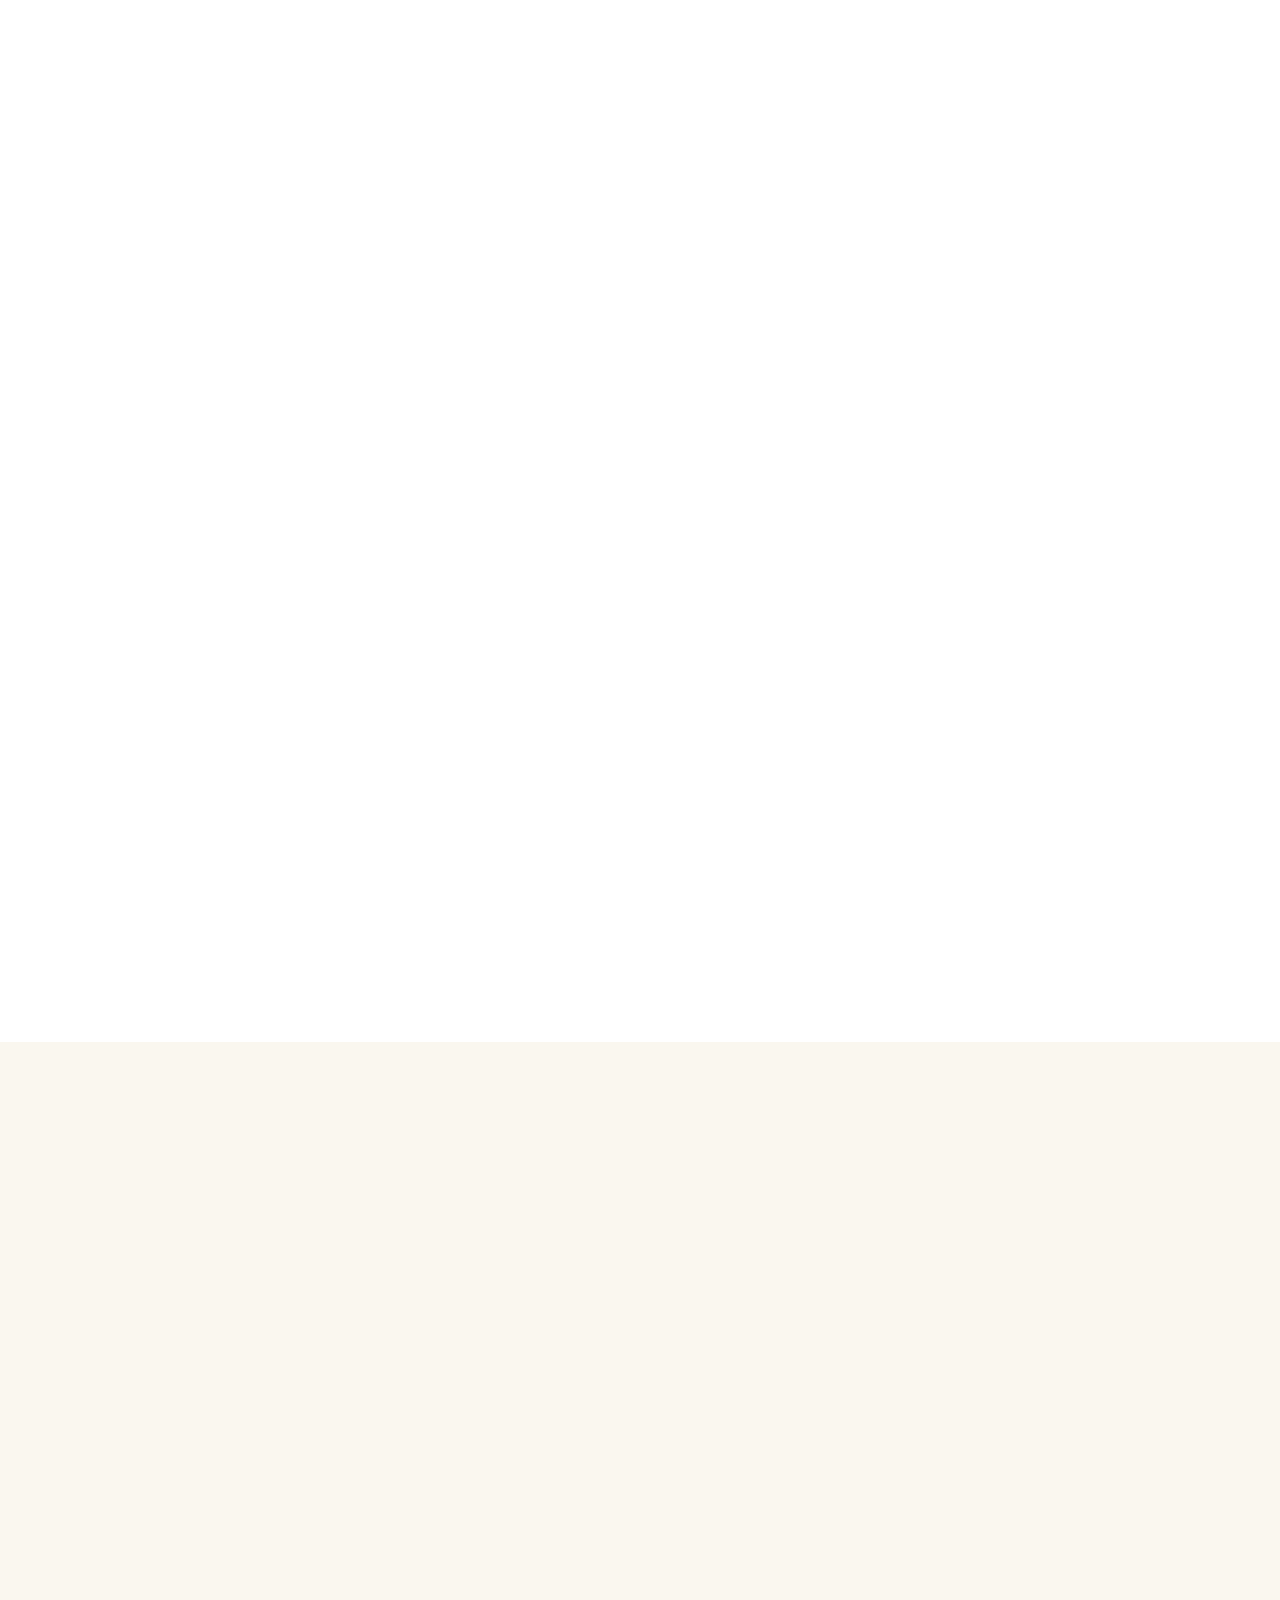
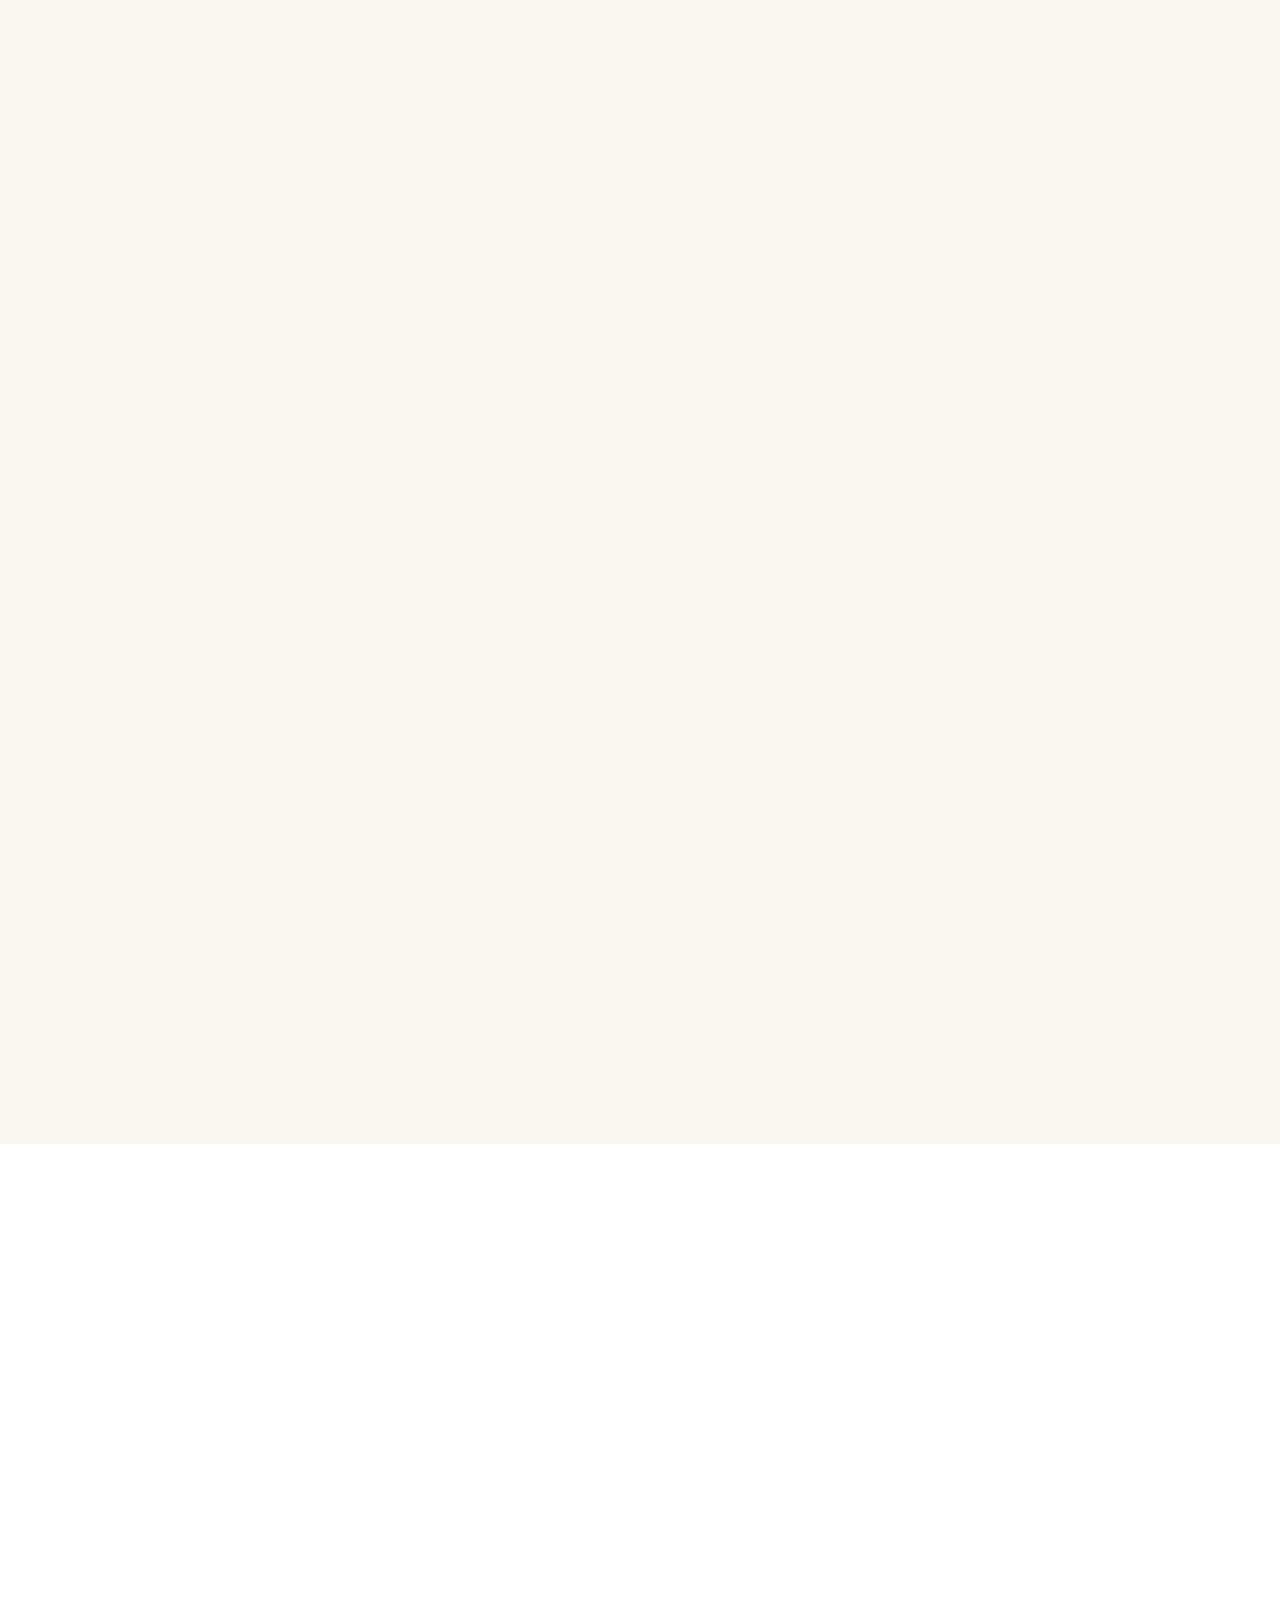
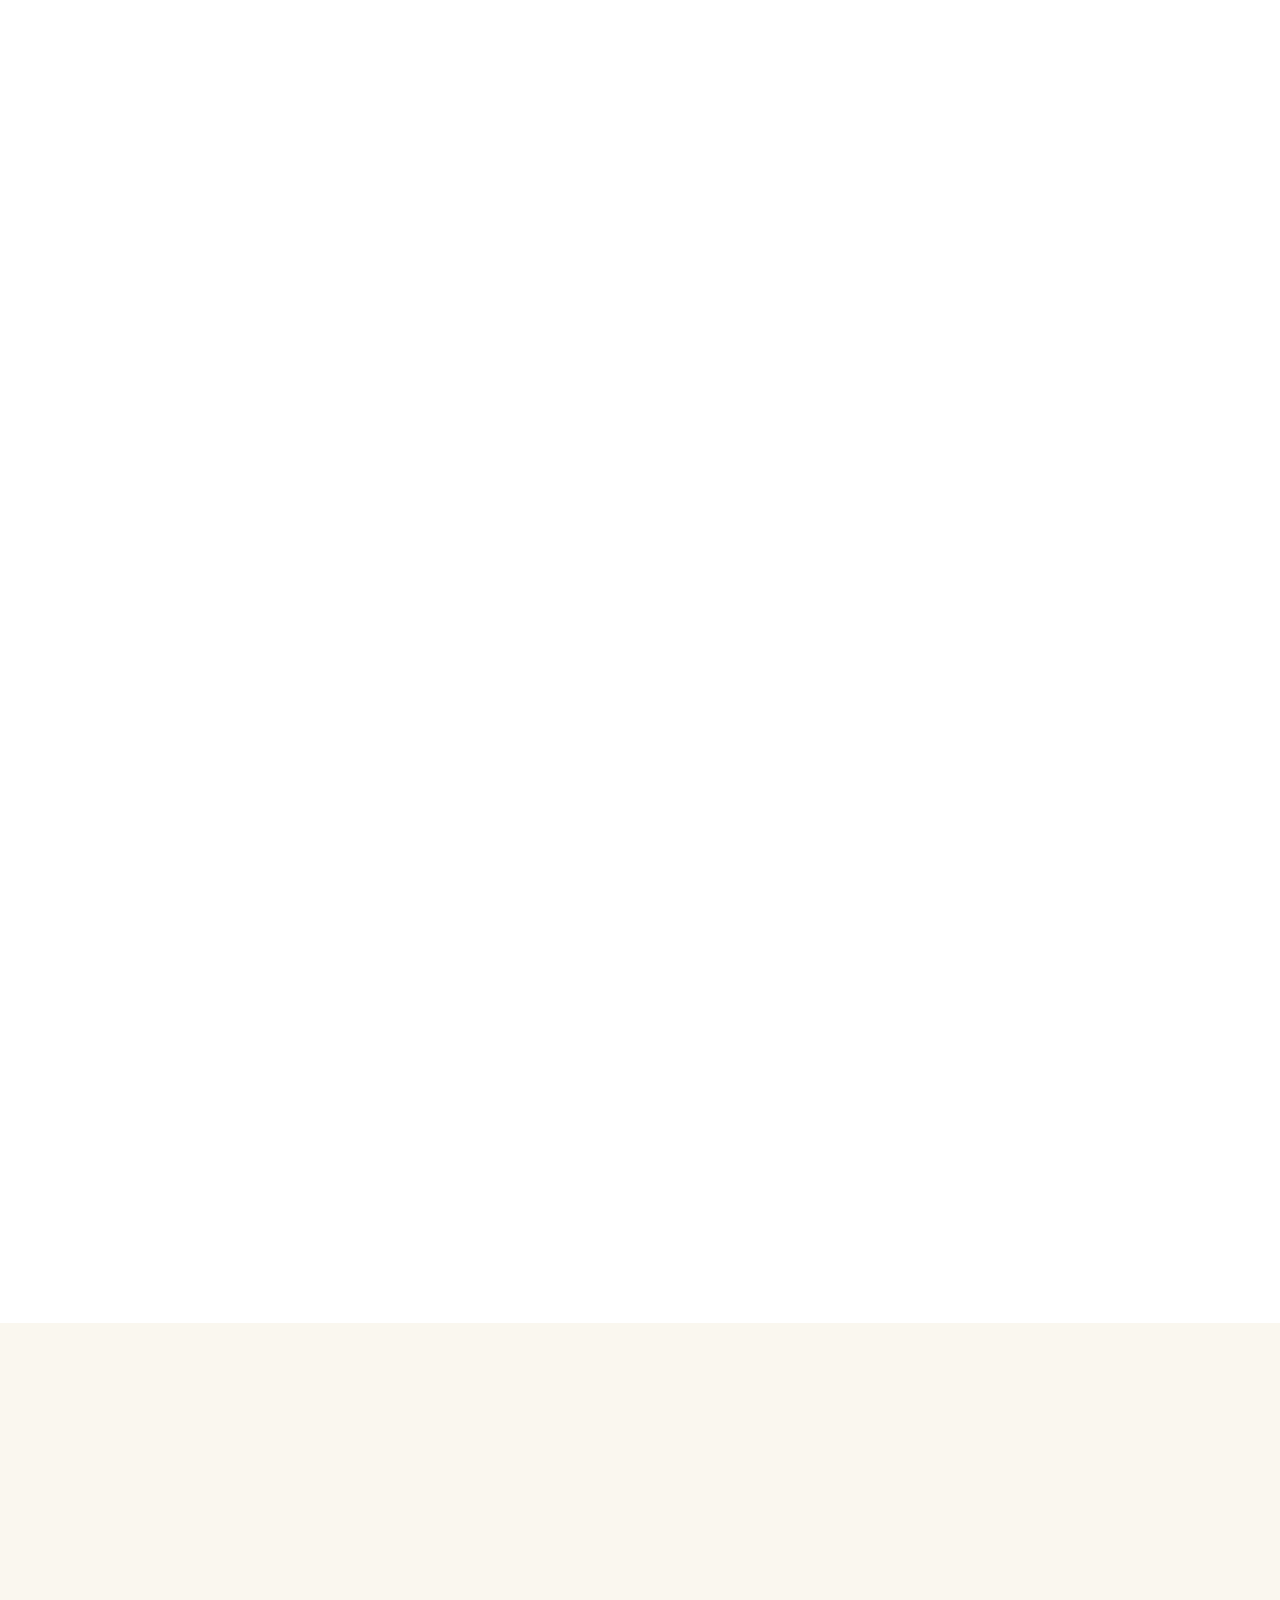
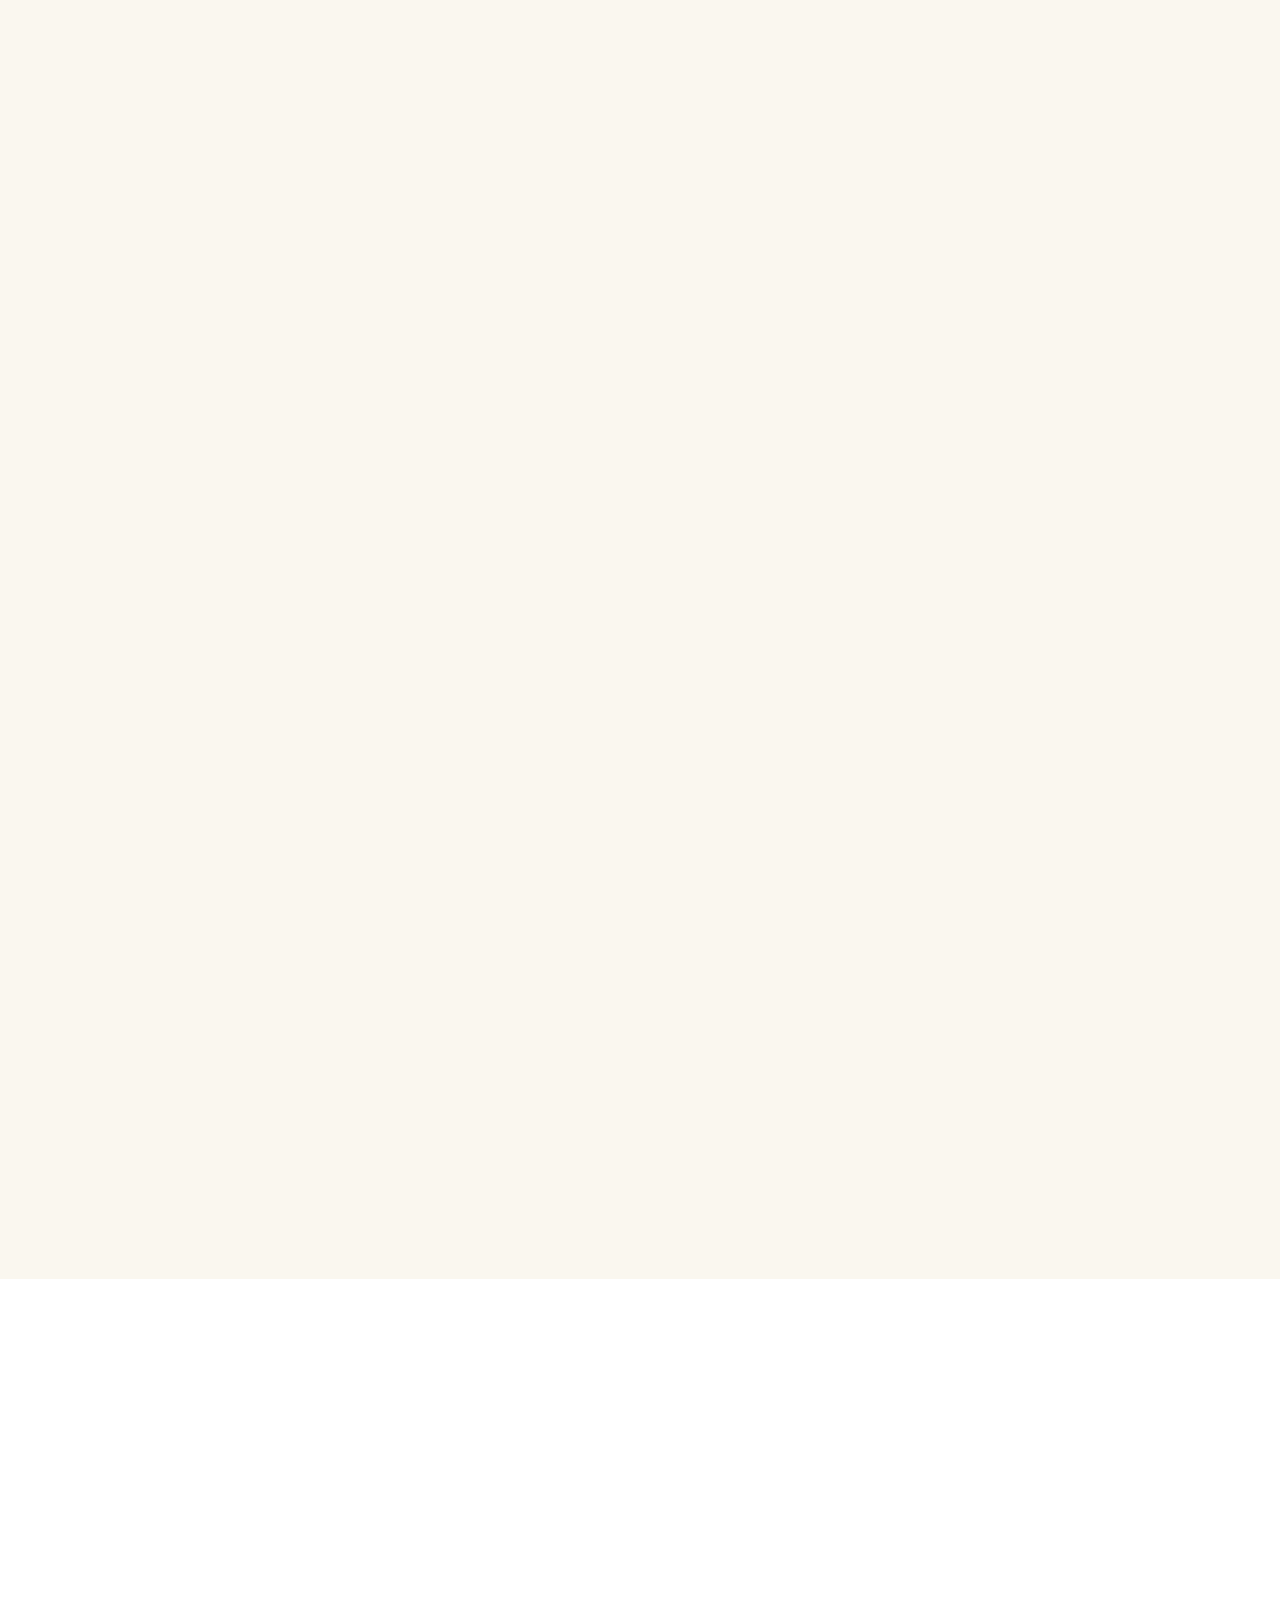
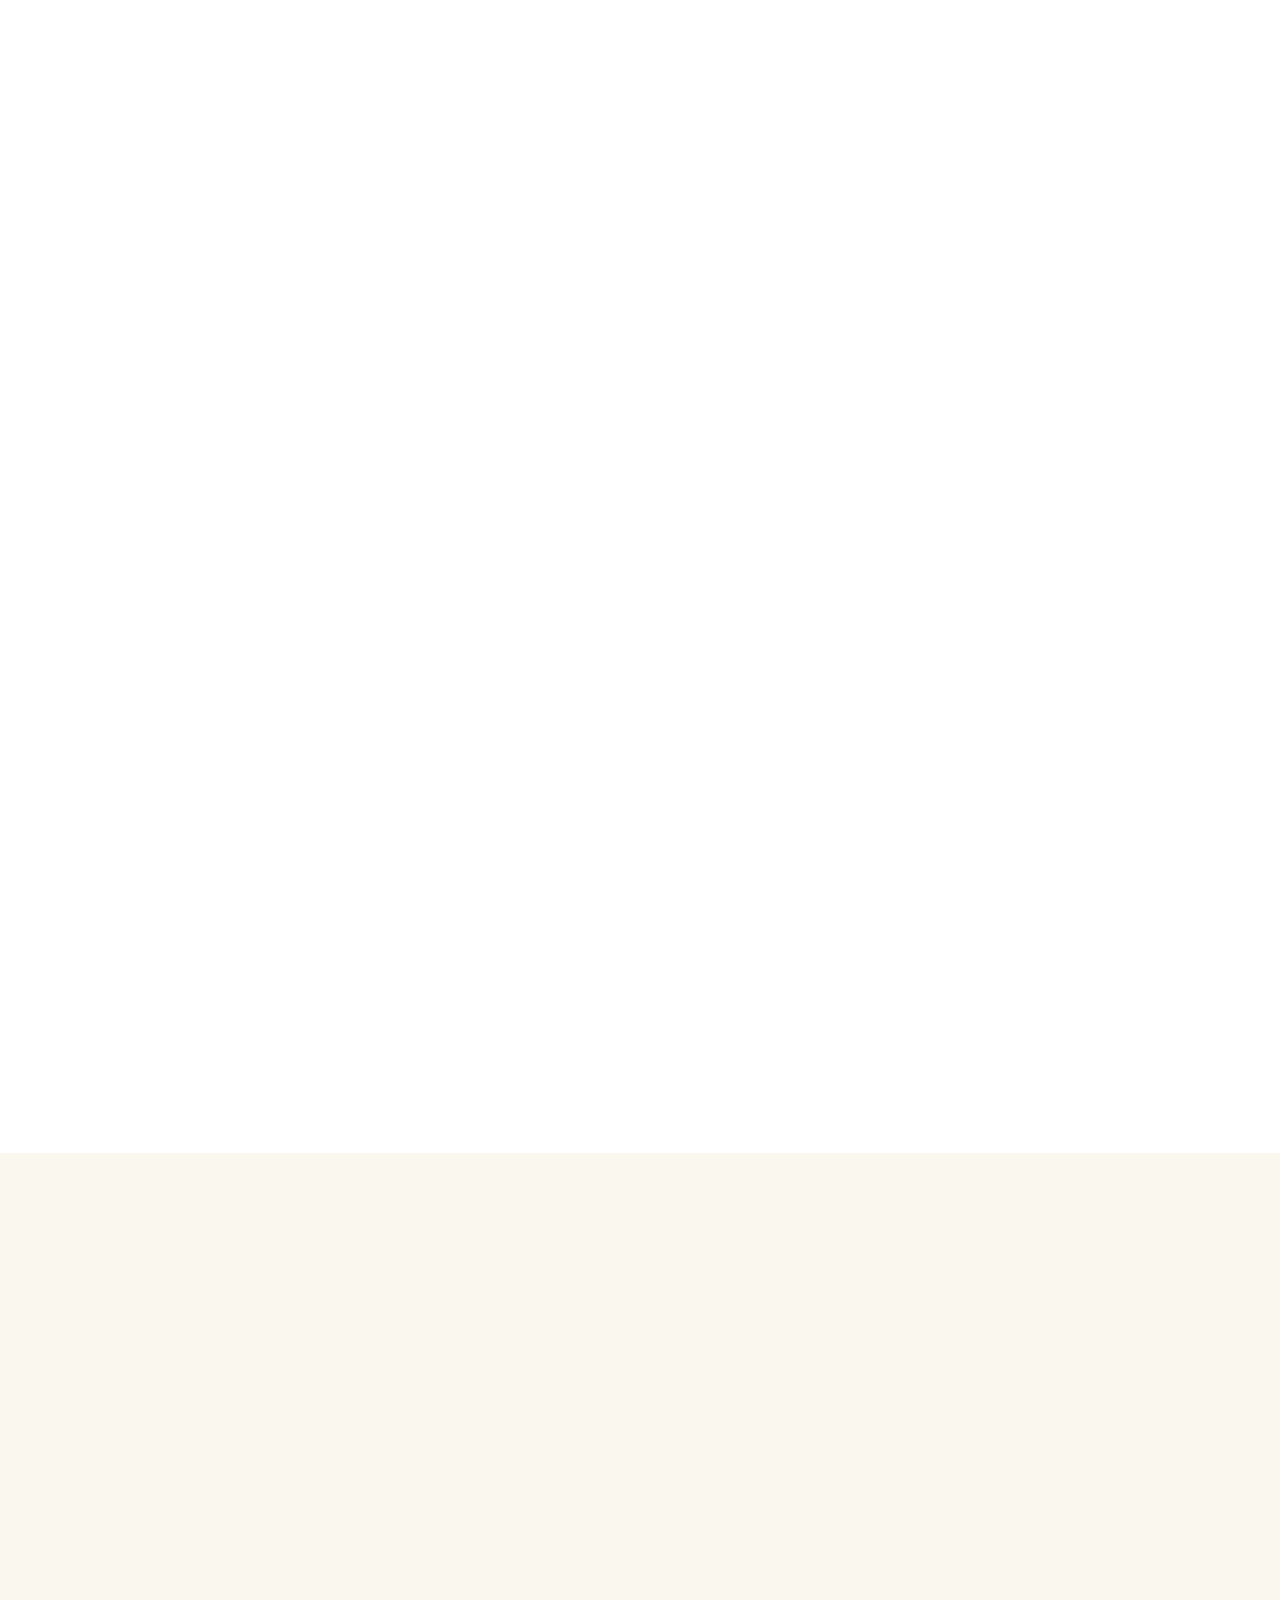
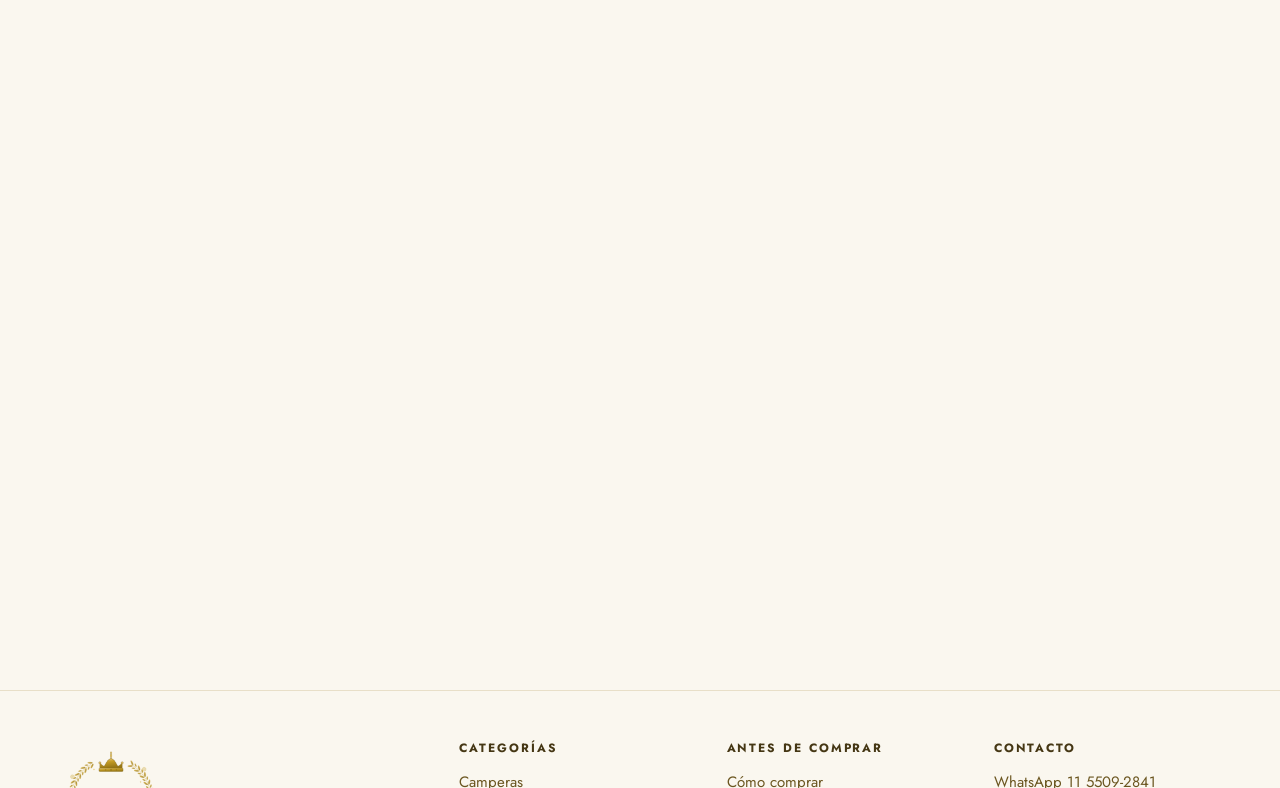
==== commit c82dfae8: "Eliminar compra minima" ====
--- a/index.html
+++ b/index.html
@@ -14,7 +14,7 @@
   <link rel="preconnect" href="https://fonts.googleapis.com">
   <link rel="preconnect" href="https://fonts.gstatic.com" crossorigin>
   <link href="https://fonts.googleapis.com/css2?family=Cormorant+Garamond:wght@400;600;700&family=Jost:wght@300..700&display=swap" rel="stylesheet">
-  <link rel="stylesheet" href="css/estilos.css?v=11">
+  <link rel="stylesheet" href="css/estilos.css?v=12">
   <!-- FIX SCROLL v8: inline overrides para forzar que apliquen aunque el CSS esté cacheado -->
   <style>
     /* 1. Desactivar transiciones que no sean de interacción directa */
@@ -156,9 +156,9 @@
   <div id="footer"></div>
   <div id="carrito"></div>
 
-  <script src="data/config.js?v=11"></script>
-  <script src="data/productos.js?v=11"></script>
-  <script src="js/tienda.js?v=11"></script>
-  <script src="js/home.js?v=11"></script>
+  <script src="data/config.js?v=12"></script>
+  <script src="data/productos.js?v=12"></script>
+  <script src="js/tienda.js?v=12"></script>
+  <script src="js/home.js?v=12"></script>
 </body>
 </html>
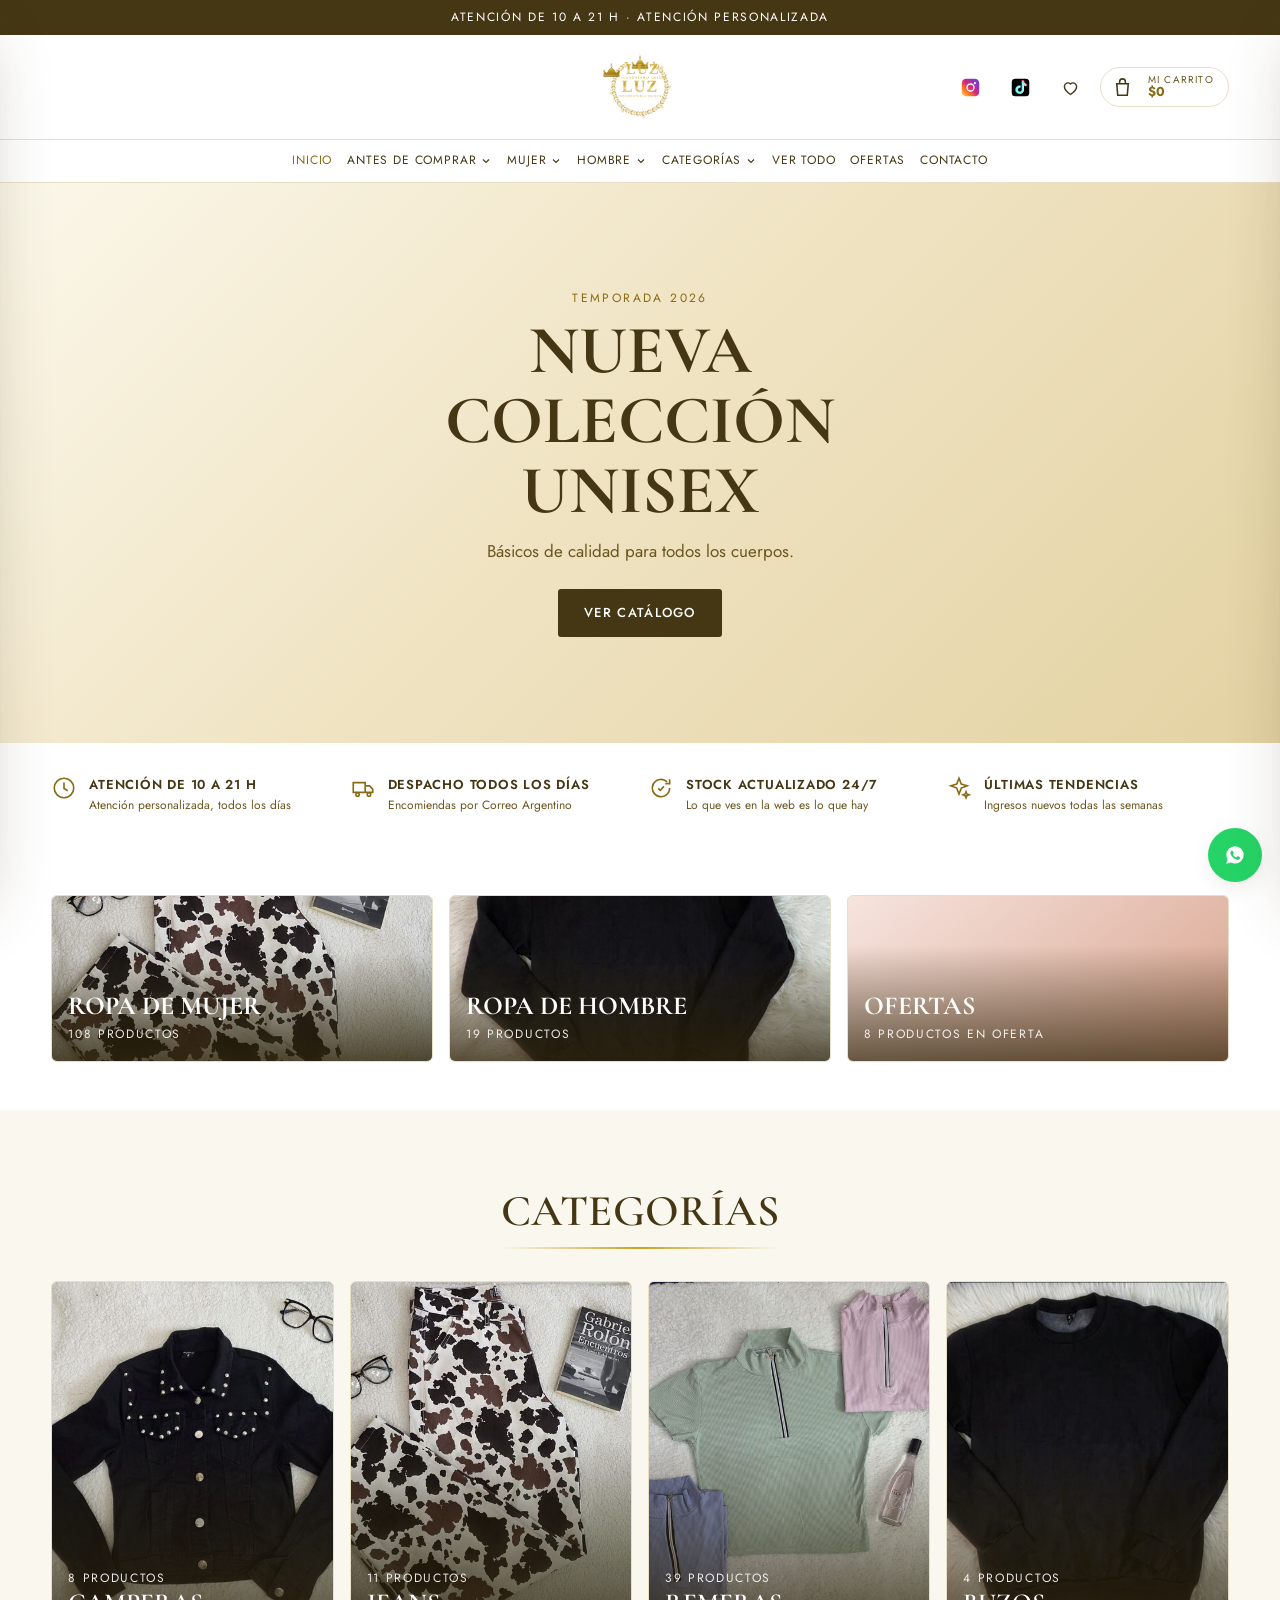
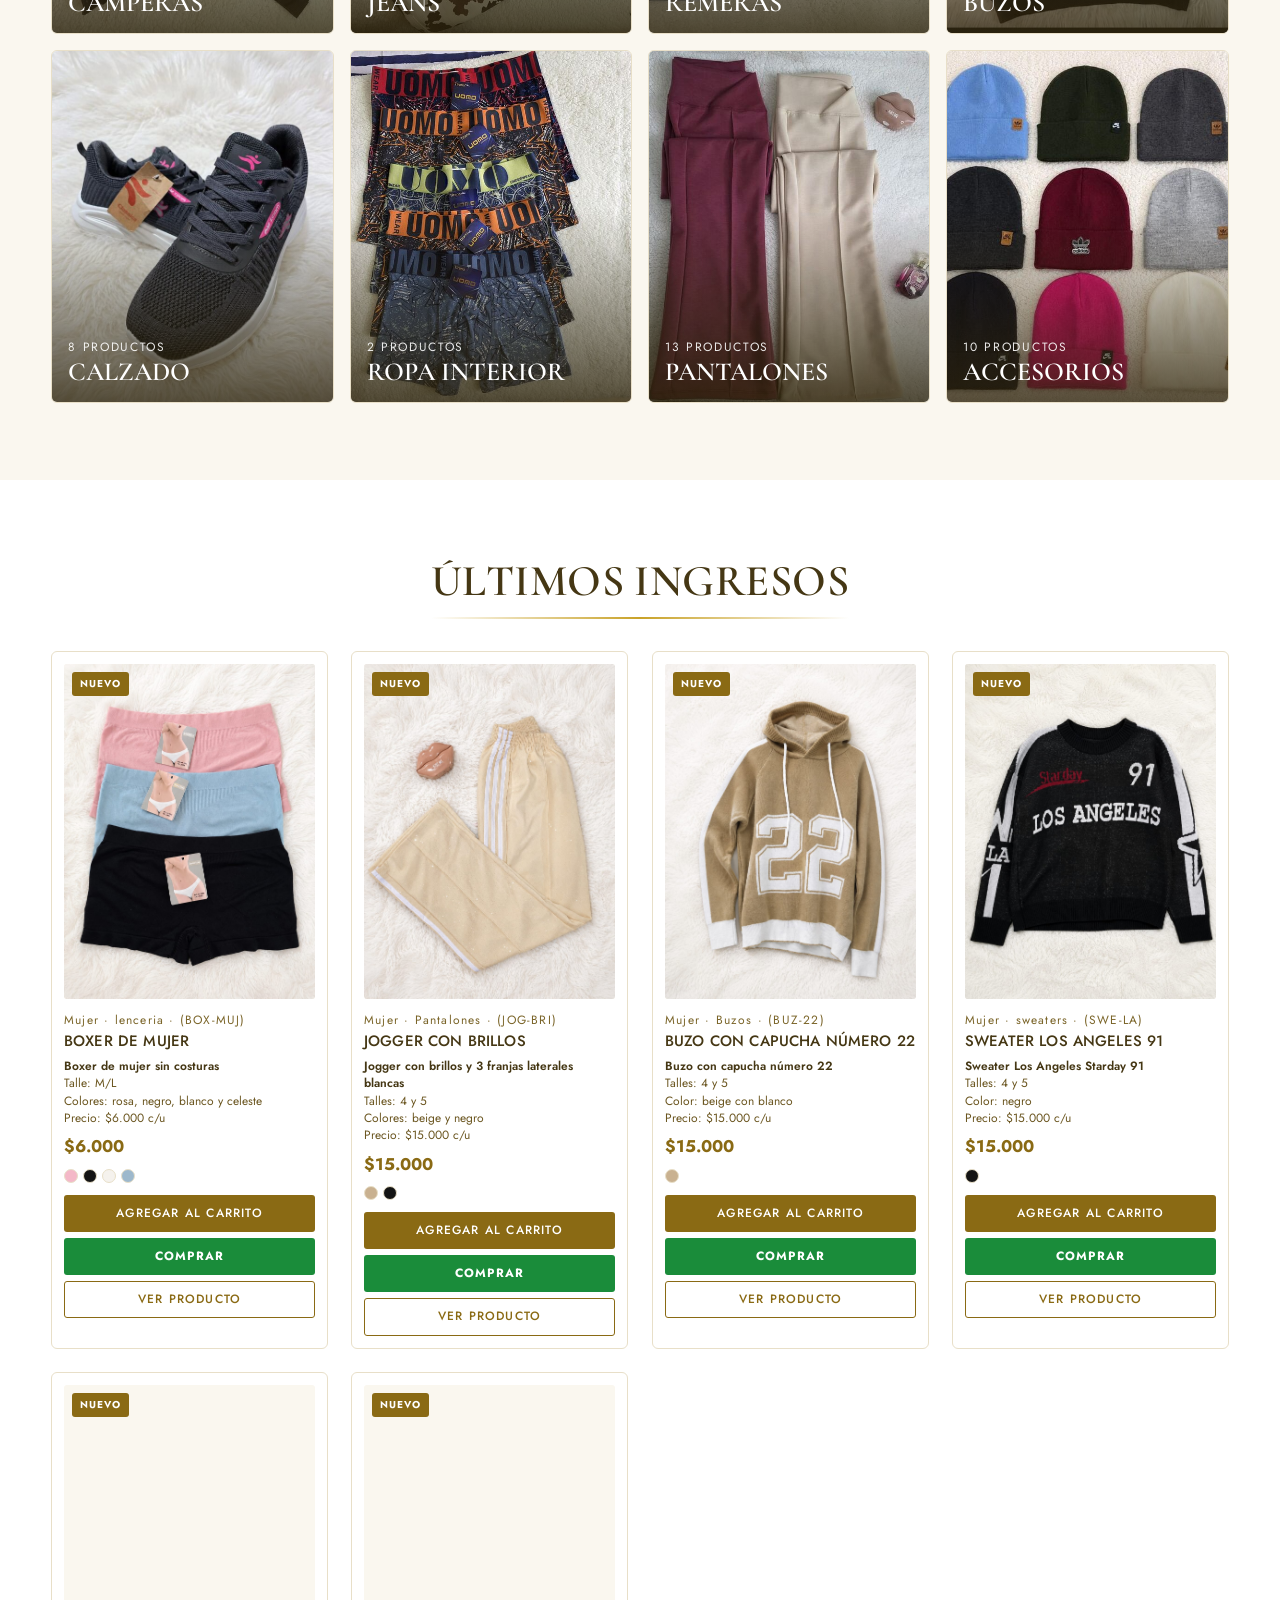
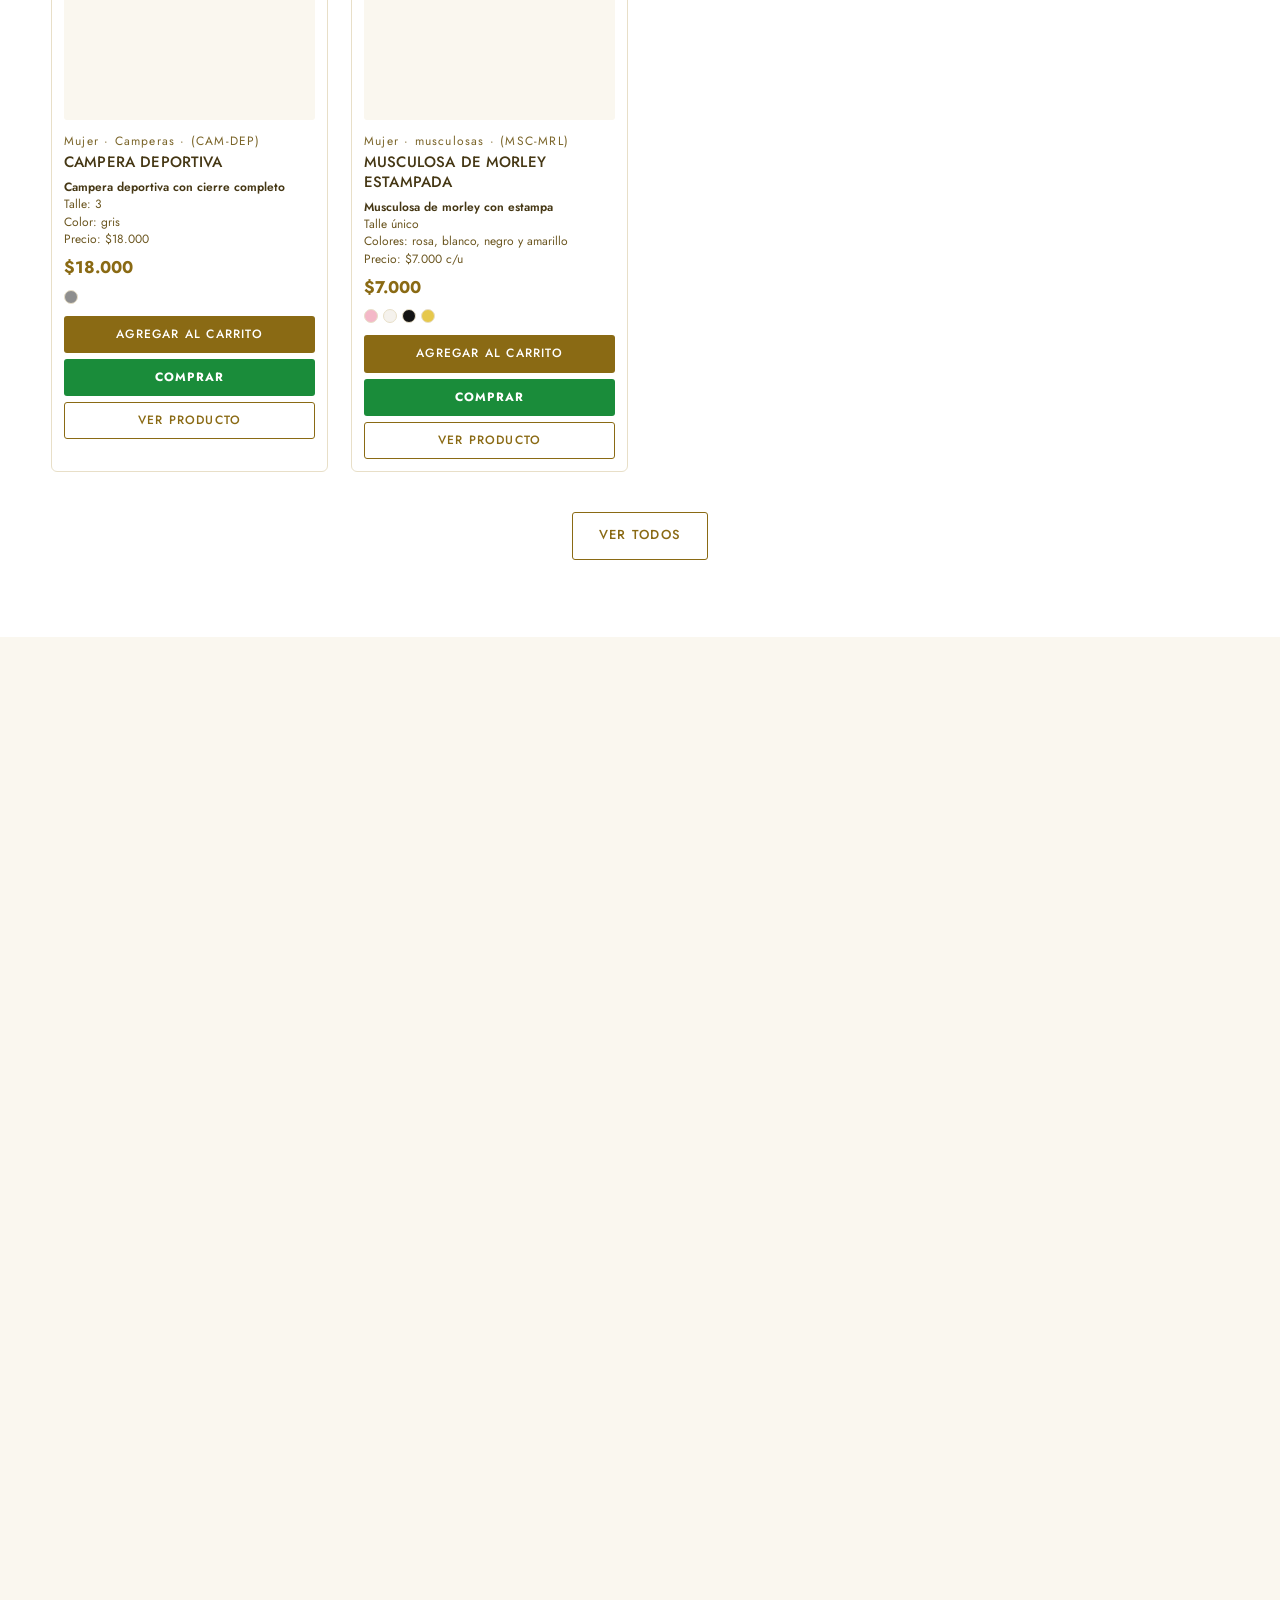
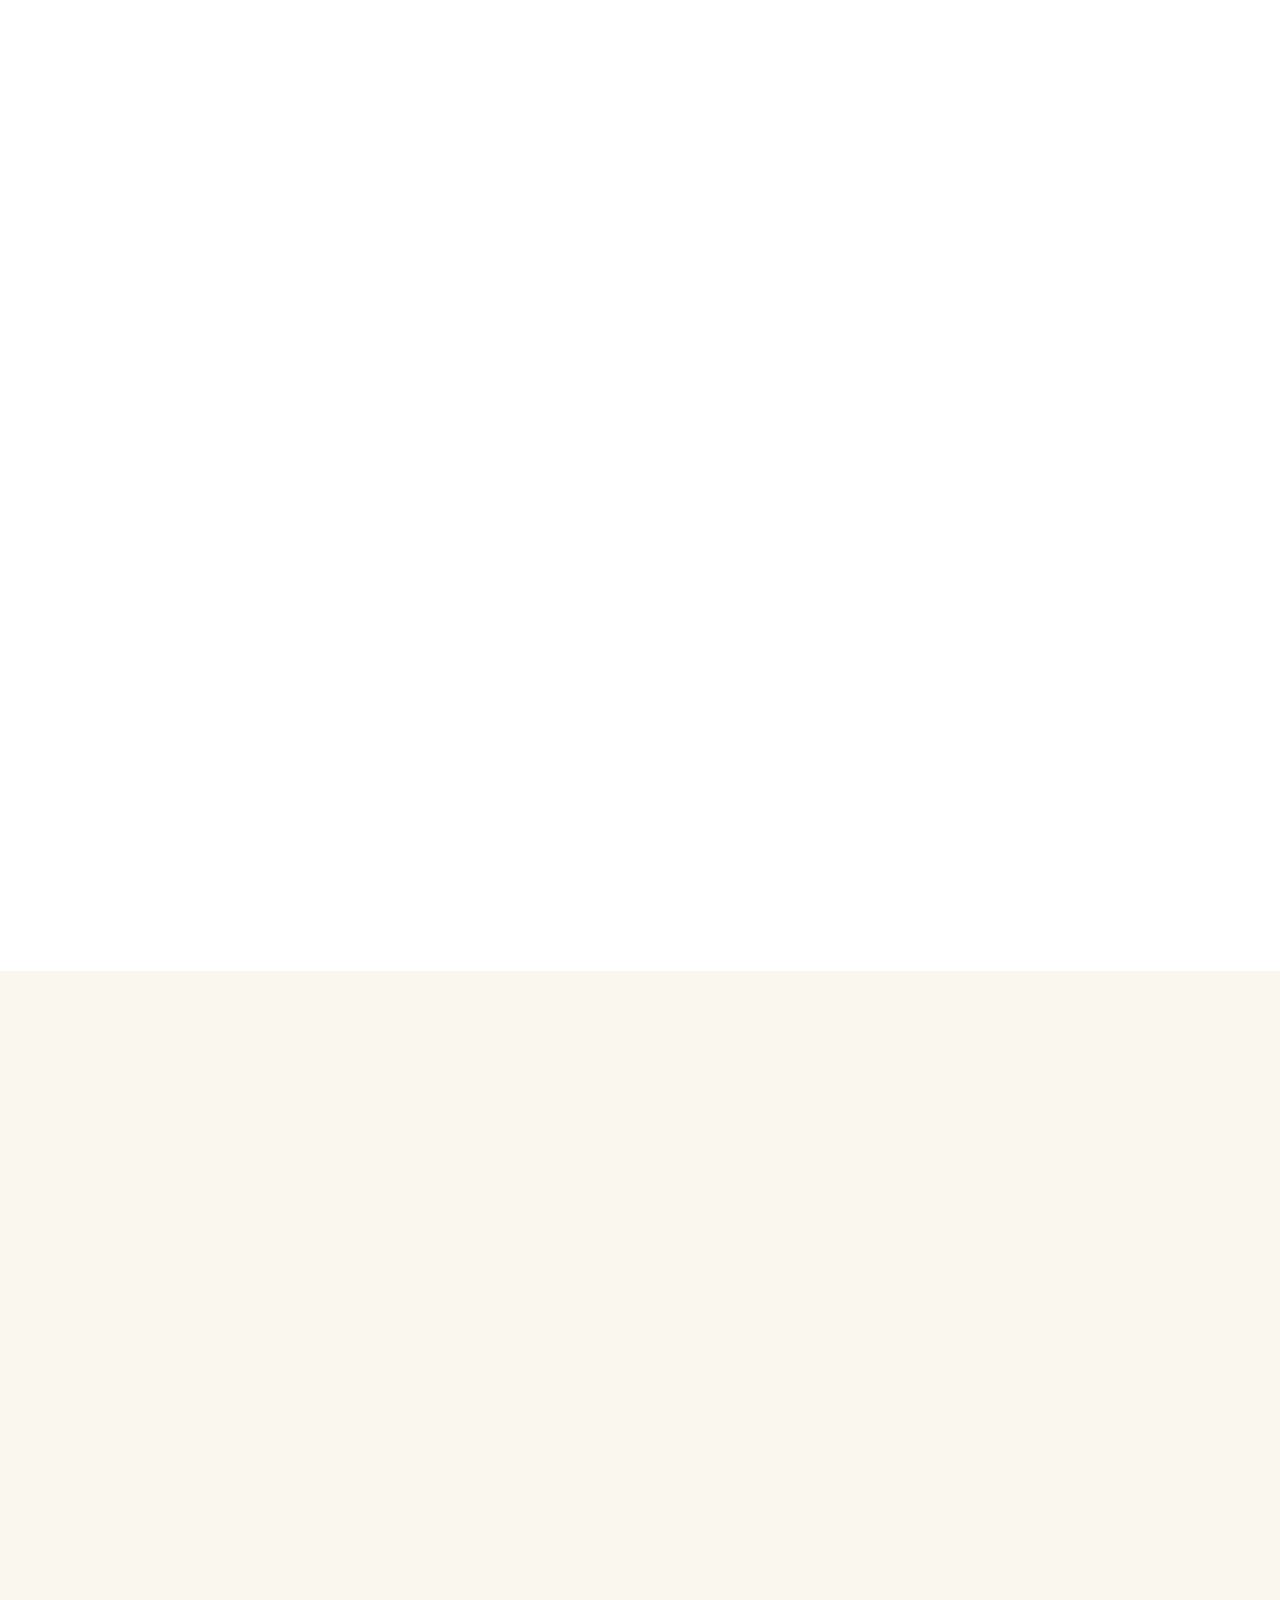
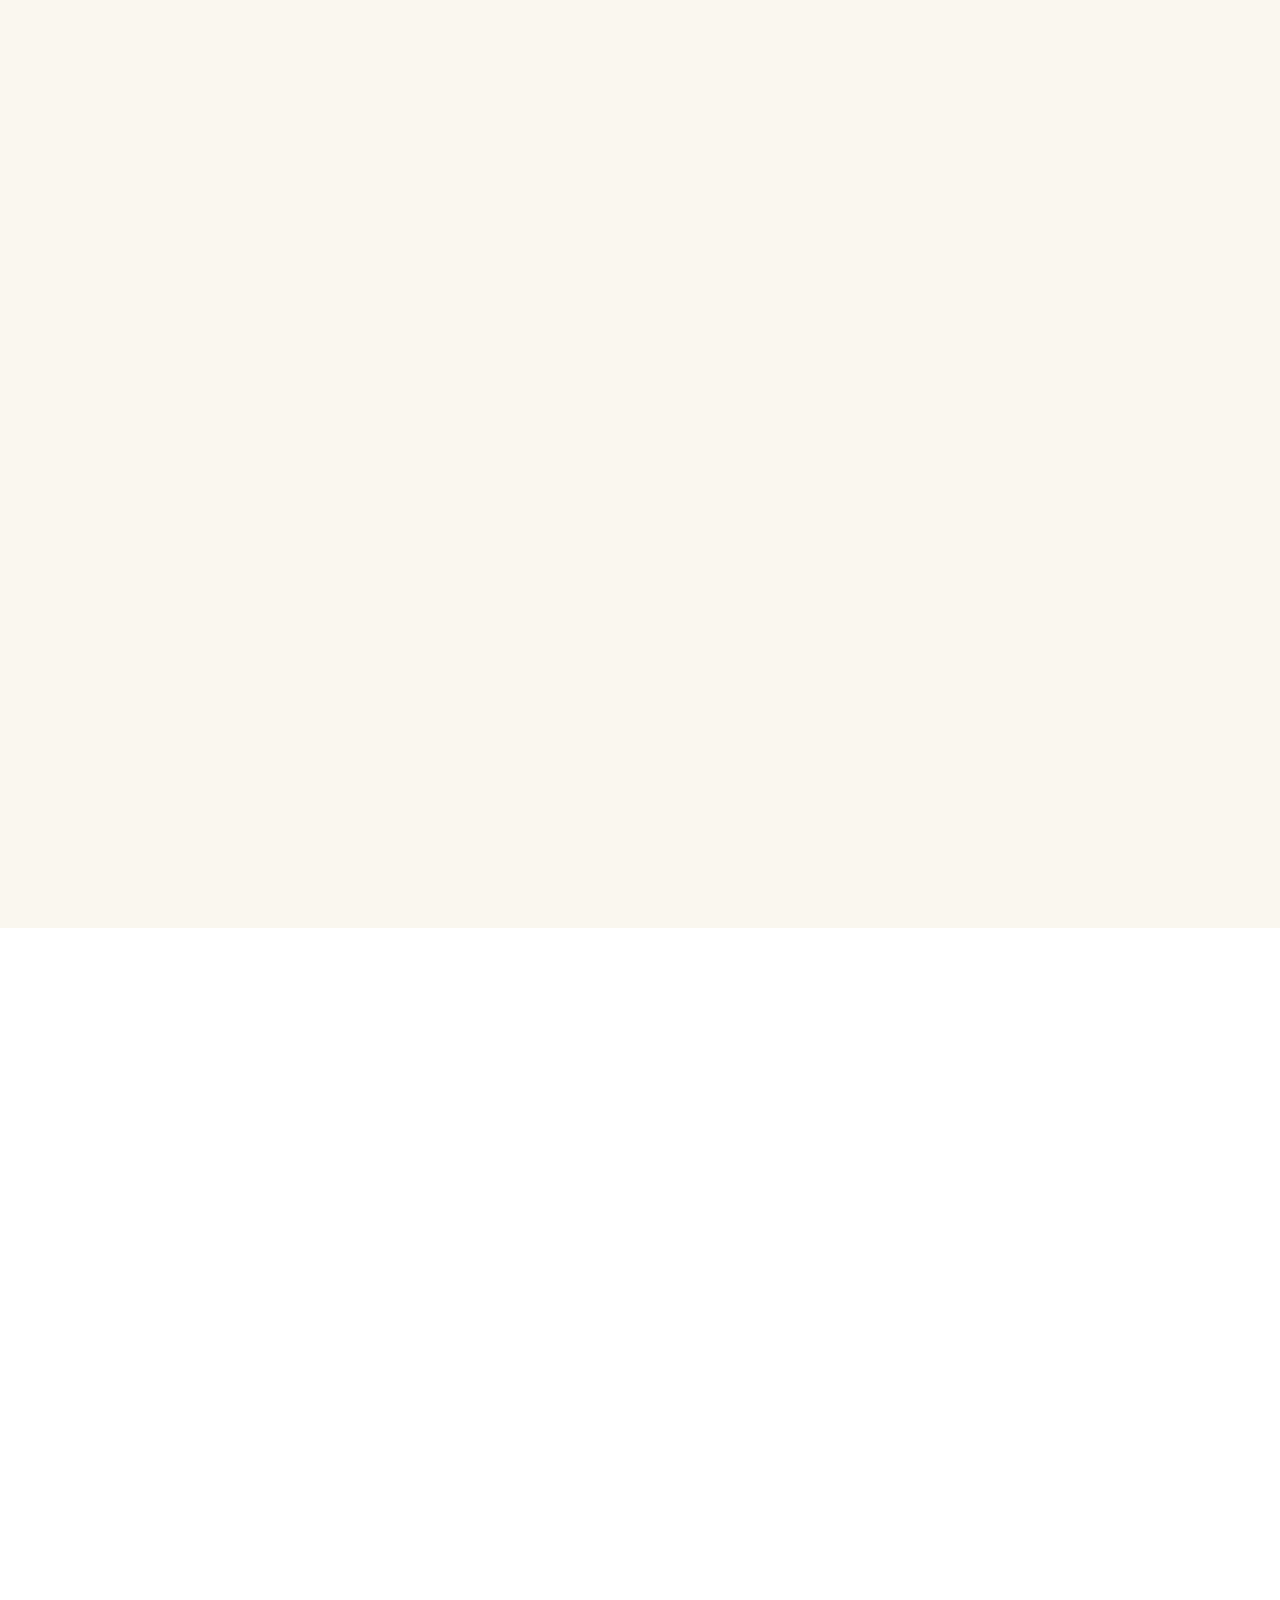
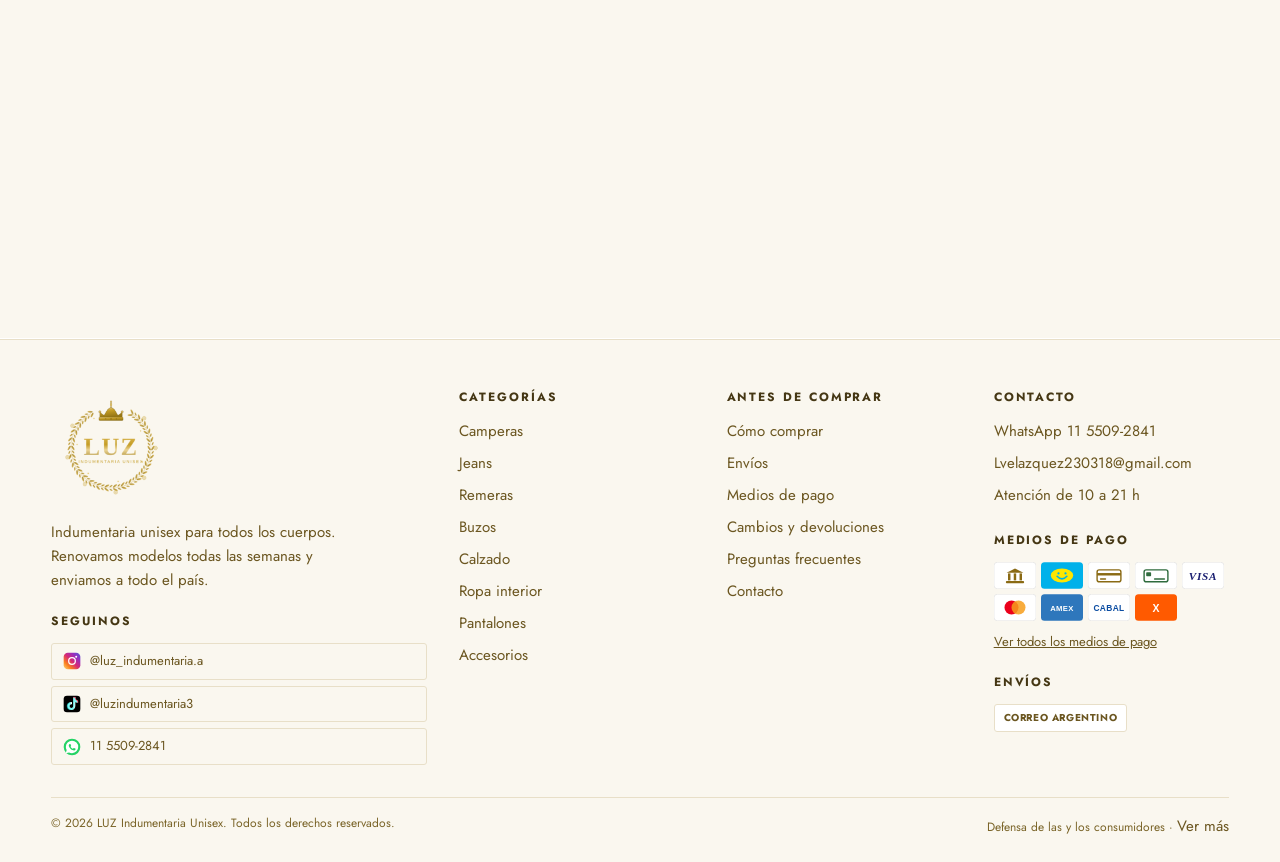
==== commit e80ac240: "Fix: ocultar badge de Netlify" ====
--- a/index.html
+++ b/index.html
@@ -46,6 +46,10 @@
 
     /* 4. Quitar compositing layers innecesarios */
     .carrusel__pista { -webkit-overflow-scrolling: auto !important; }
+  </style>
+  <style>/* Ocultar badge Netlify */
+    a[href*="netlify.com"]{display:none!important}
+    [data-netlify-identity-widget]{display:none!important}
   </style>
 </head>
 <body>
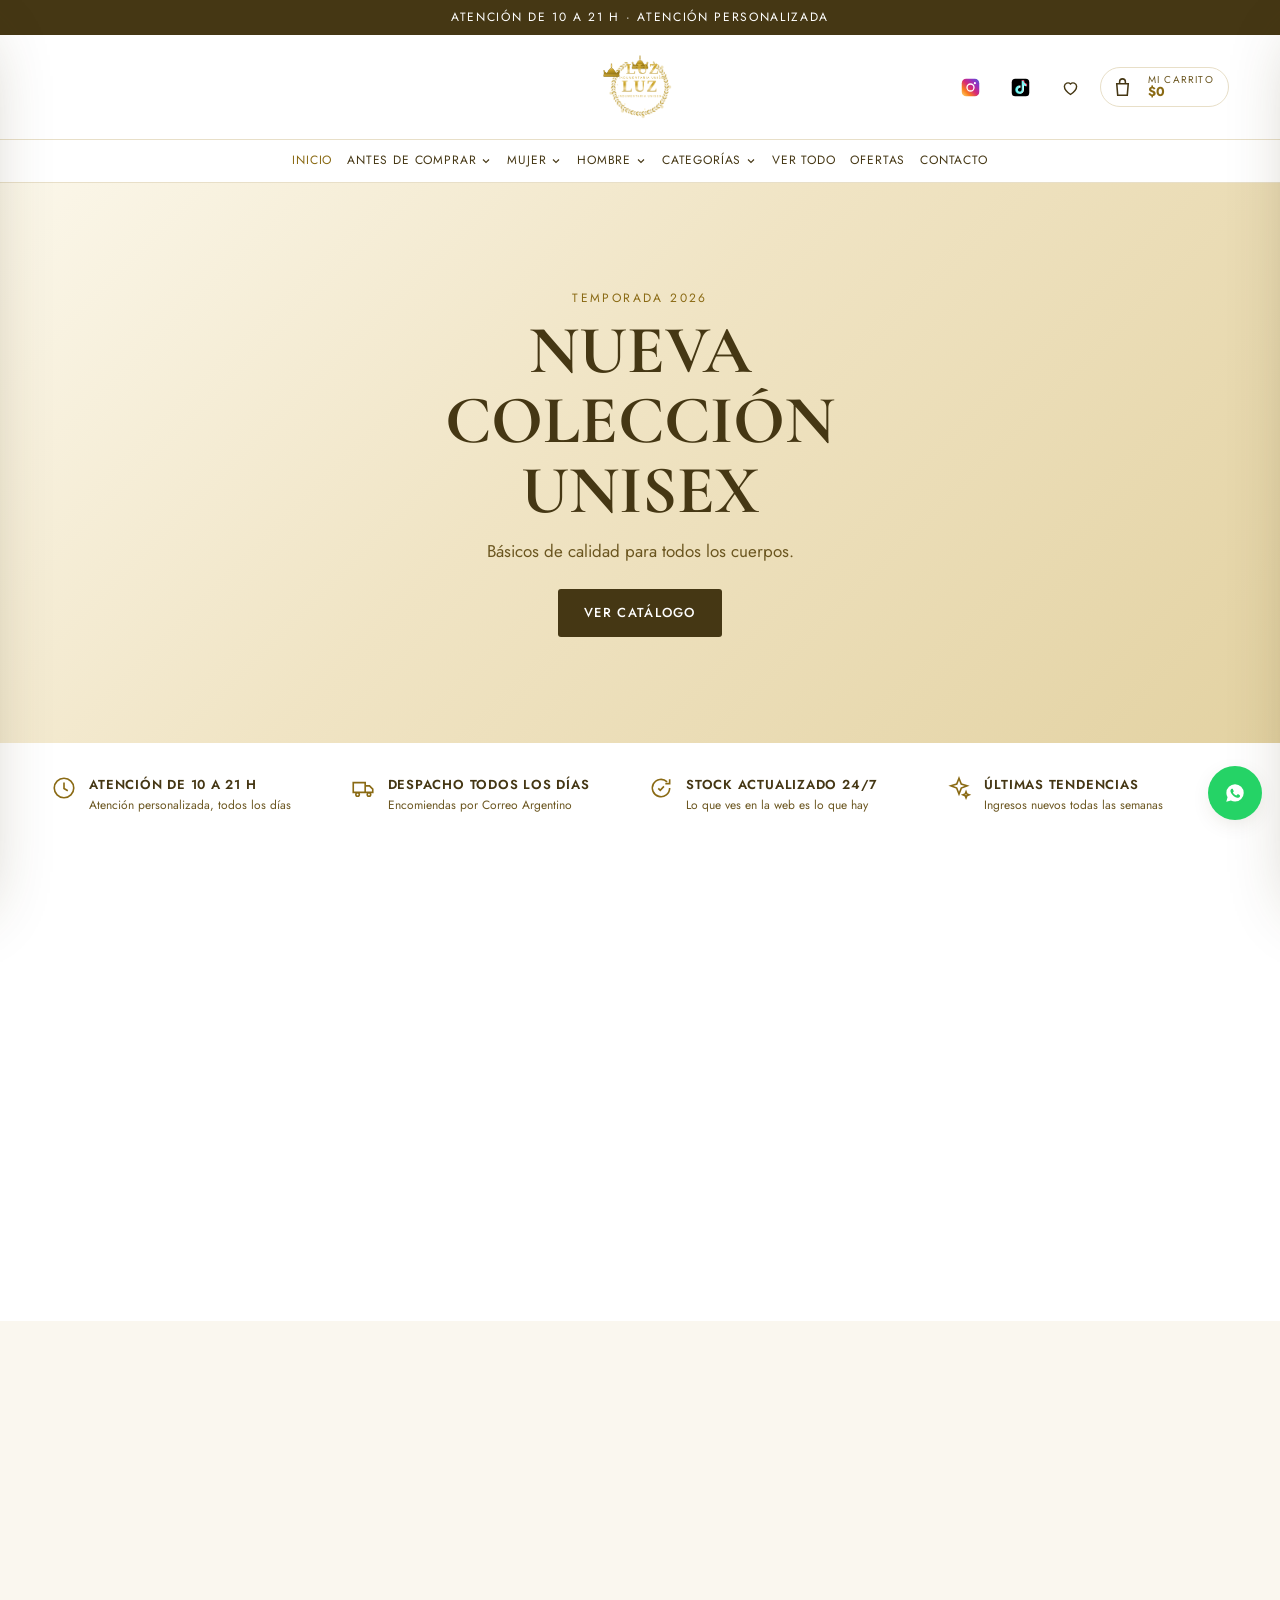
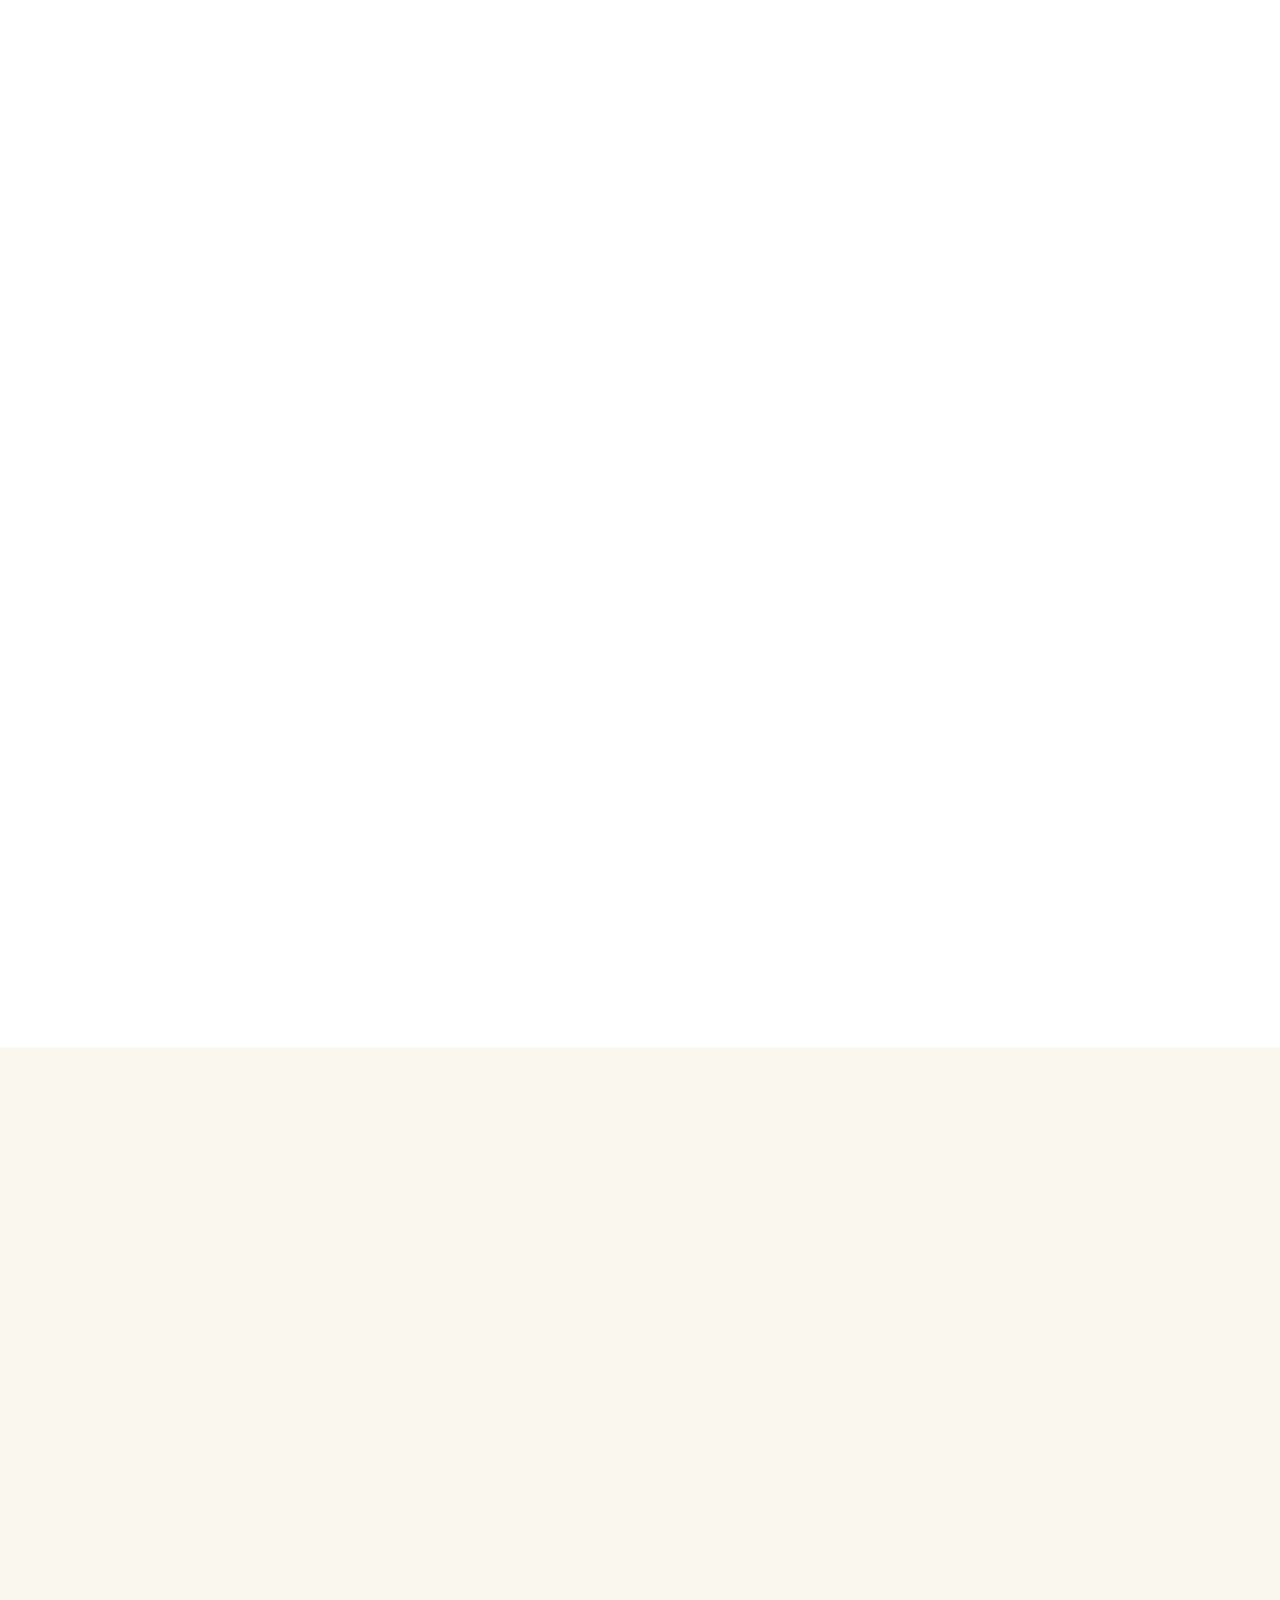
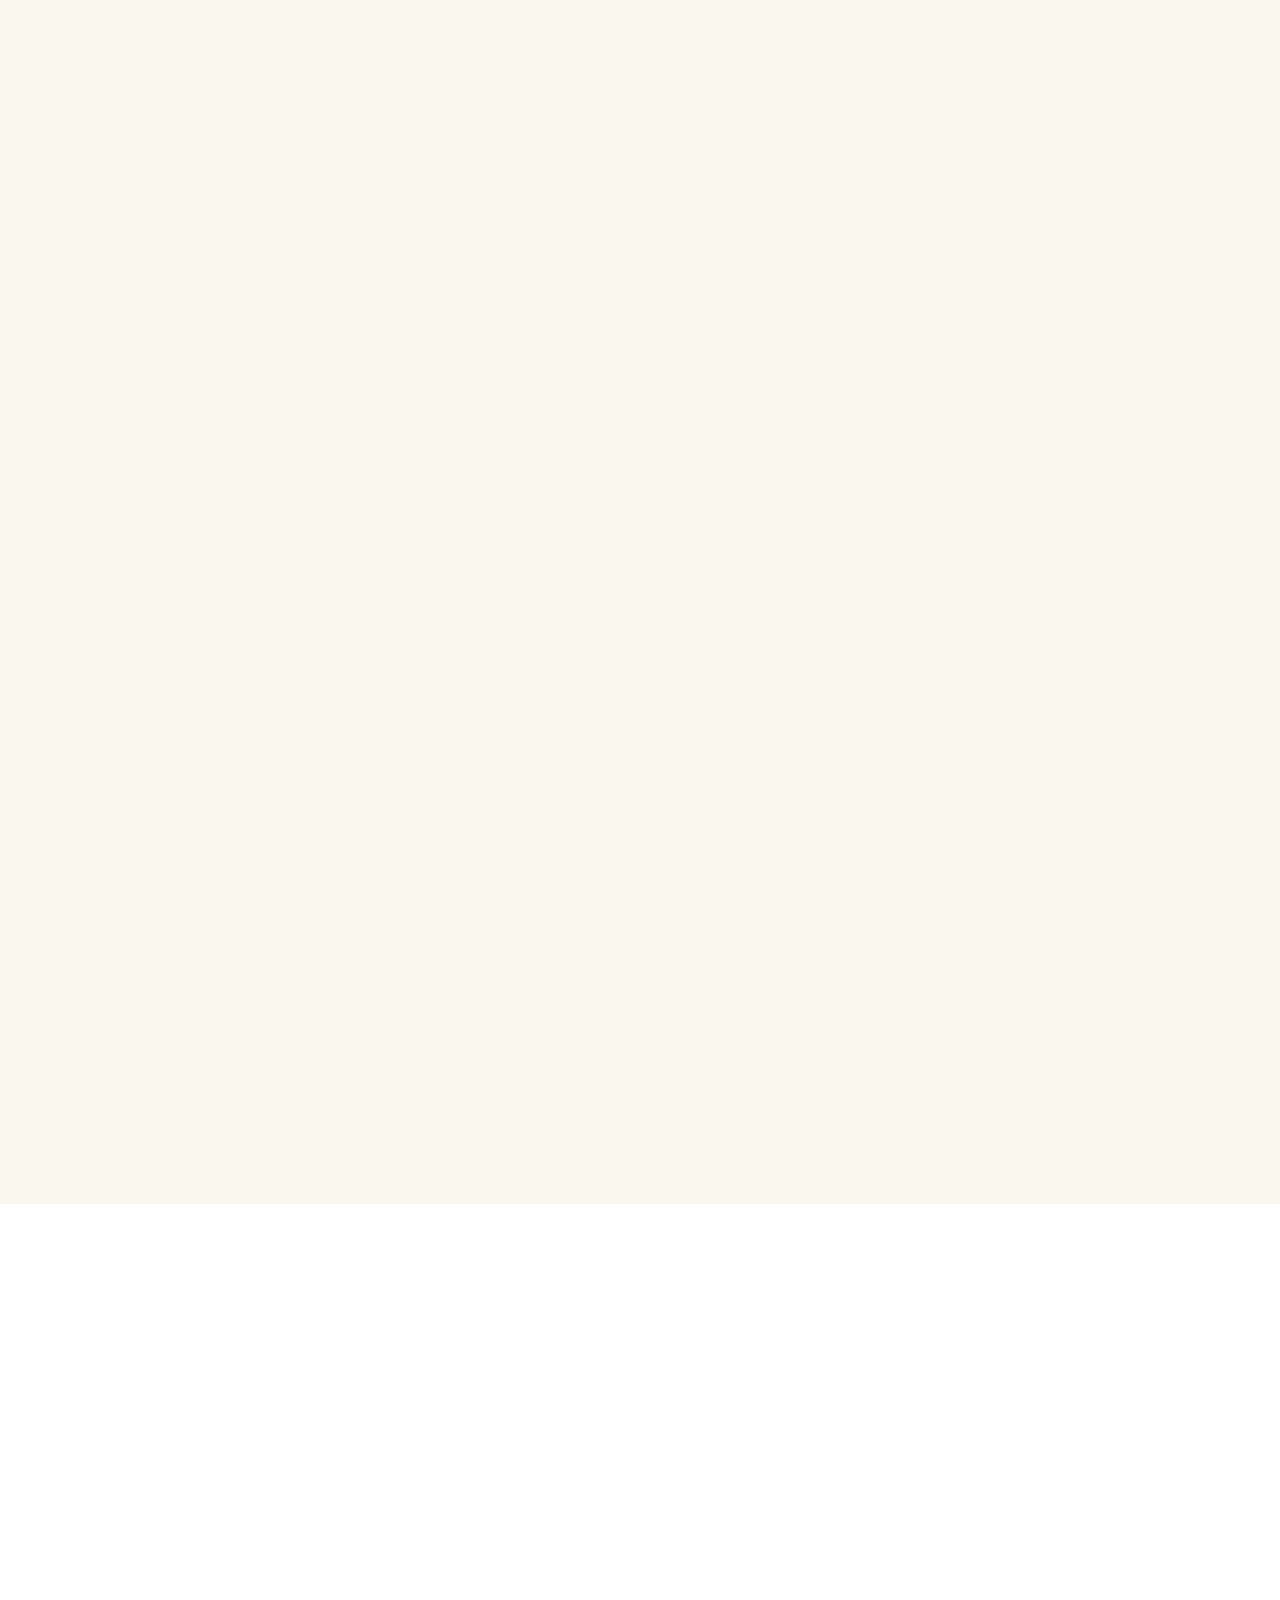
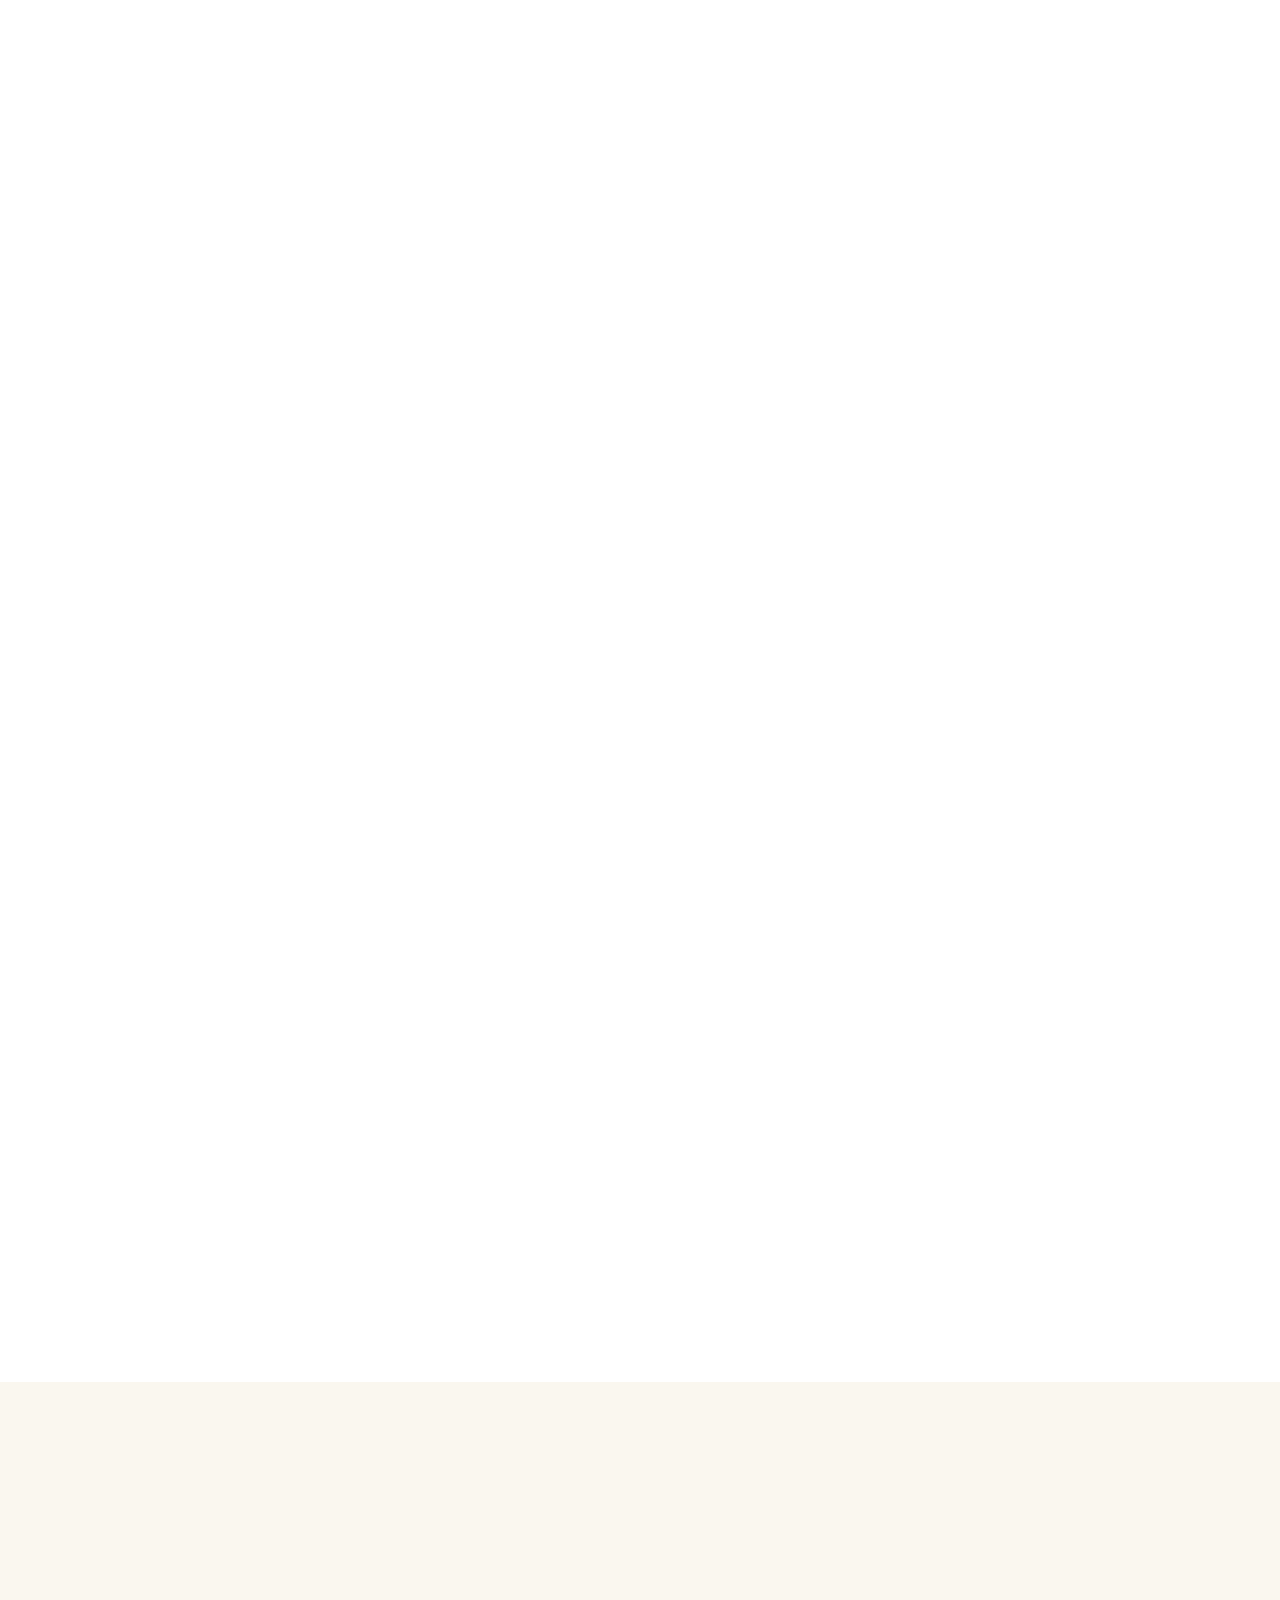
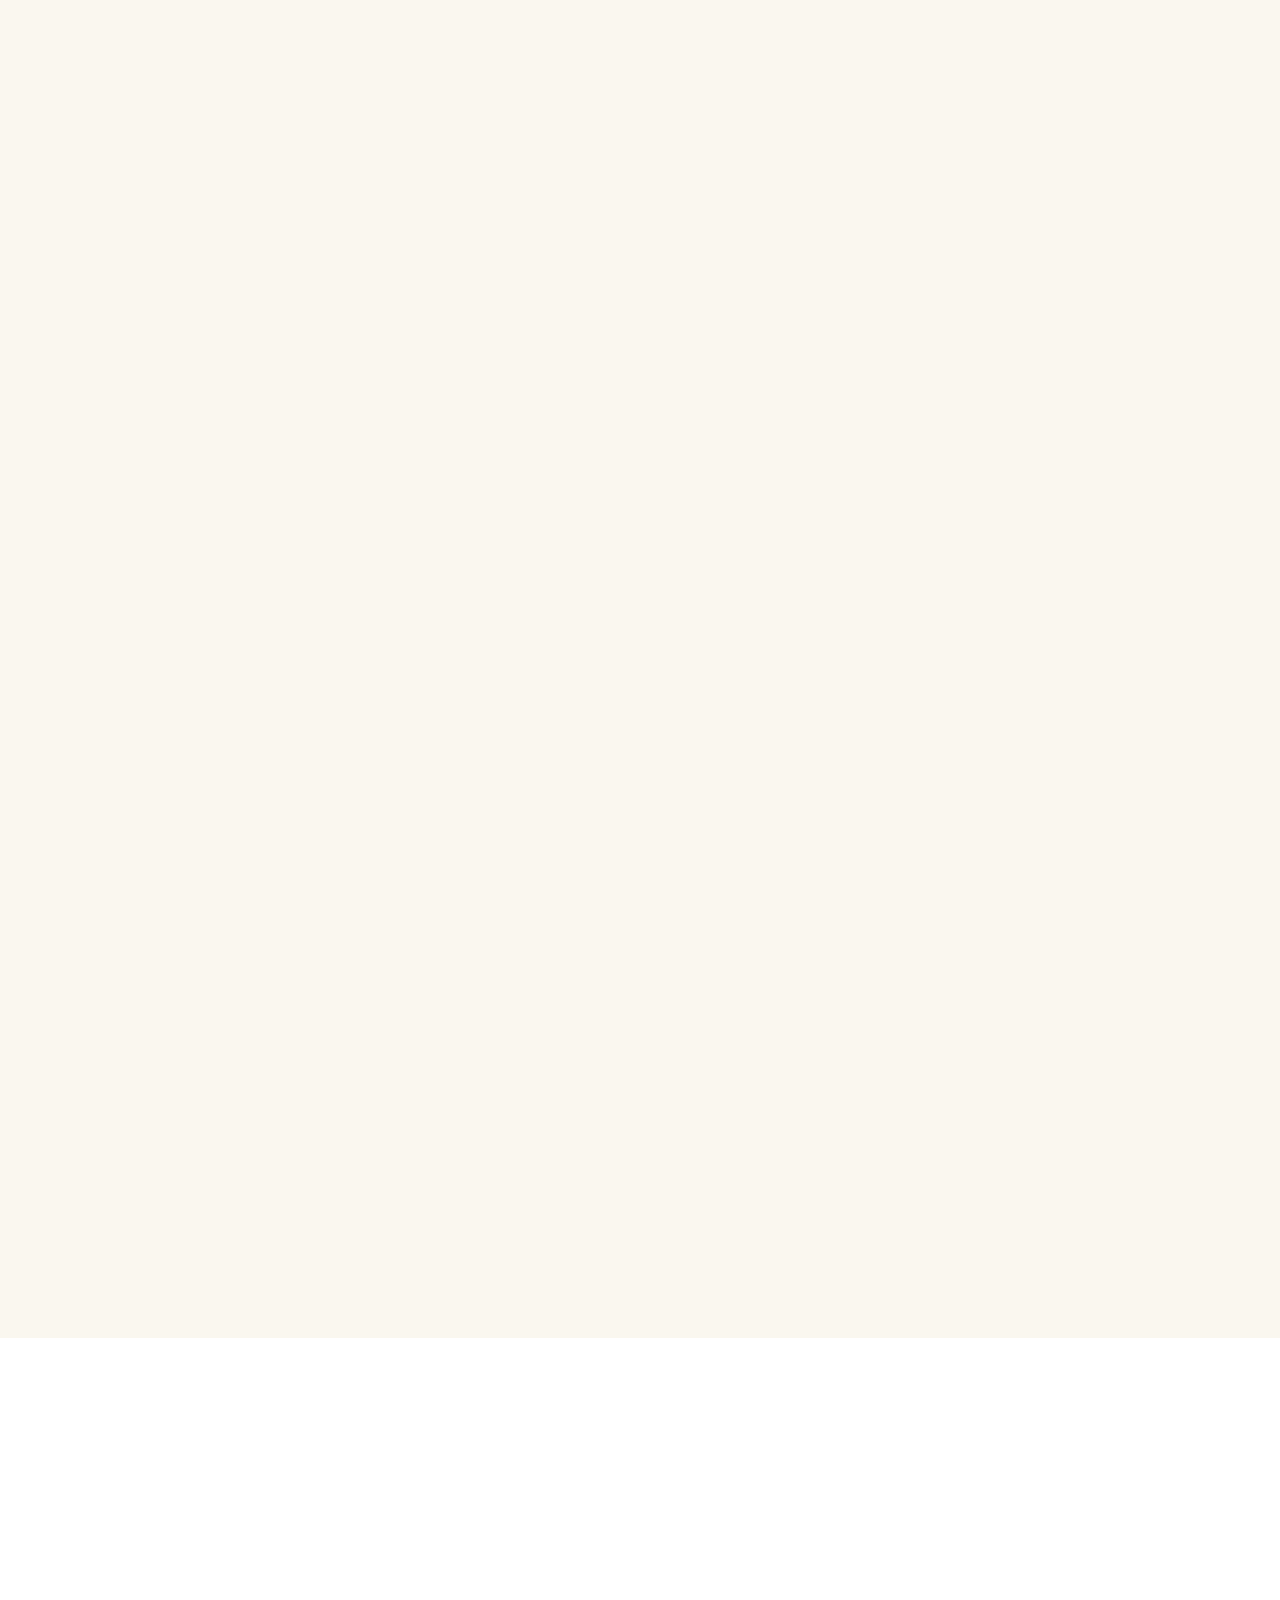
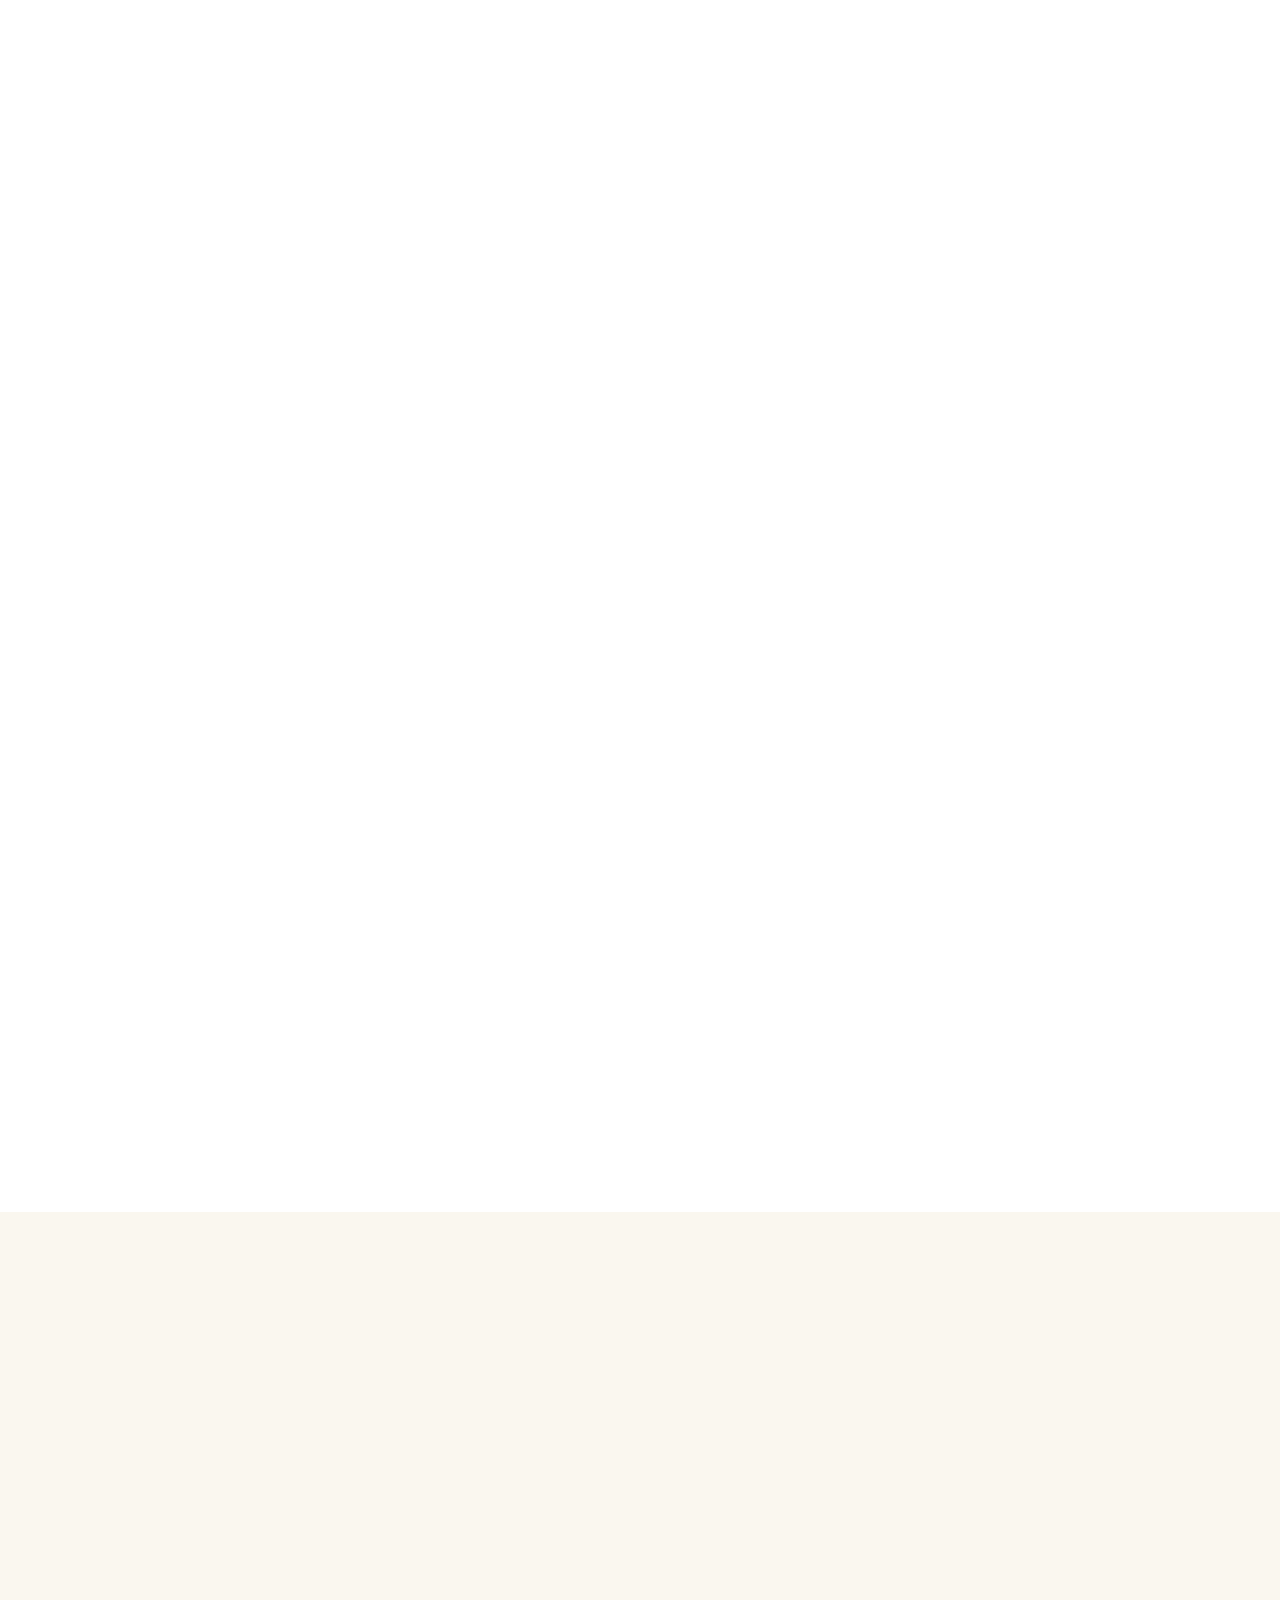
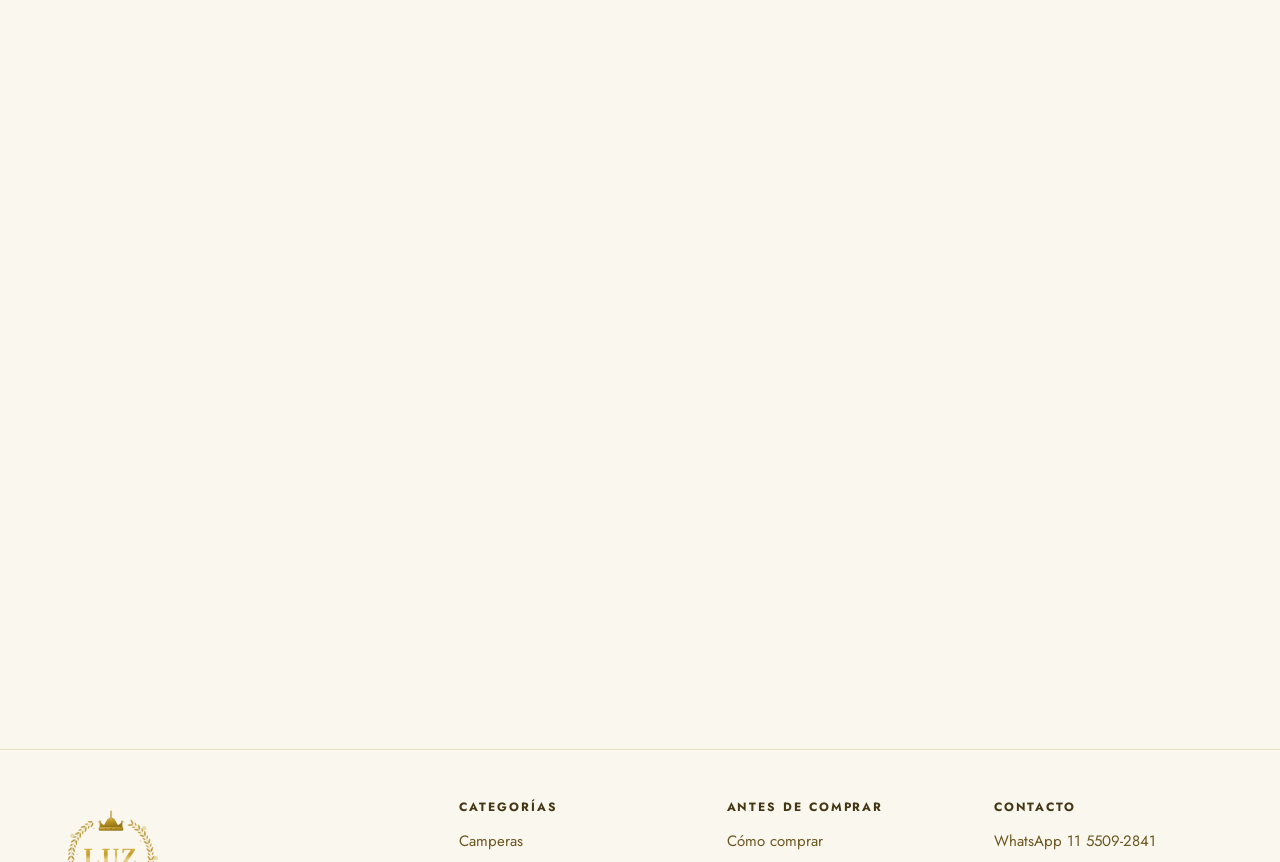
==== commit 4e276092: "Fix: eliminar badge Netlify con JavaScript" ====
--- a/index.html
+++ b/index.html
@@ -164,5 +164,28 @@
   <script src="data/productos.js?v=12"></script>
   <script src="js/tienda.js?v=12"></script>
   <script src="js/home.js?v=12"></script>
+  <script>
+  /* Eliminar badge Netlify */
+  (function(){
+    function quitarNetlify(){
+      document.querySelectorAll("*").forEach(function(el){
+        try{
+          var s=window.getComputedStyle(el);
+          if(s.position==="fixed"&&(
+            (el.textContent&&el.textContent.includes("Netlify"))||
+            (el.id&&el.id.toLowerCase().includes("netlify"))||
+            (el.className&&String(el.className).toLowerCase().includes("netlify"))
+          )){el.remove();}
+        }catch(e){}
+      });
+      document.querySelectorAll("iframe,script").forEach(function(el){
+        if((el.src||"").includes("netlify")){el.remove();}
+      });
+    }
+    quitarNetlify();
+    new MutationObserver(quitarNetlify).observe(document.documentElement,{childList:true,subtree:true});
+    setInterval(quitarNetlify,500);
+  })();
+  </script>
 </body>
 </html>
--- a/css/estilos.css
+++ b/css/estilos.css
@@ -1408,7 +1408,7 @@
    17. FLOTANTES Y AVISOS
    -------------------------------------------------------------------------- */
 .wsp-flotante {
-  position: fixed; right: 18px; bottom: 18px; z-index: 150;
+  position: fixed; right: 18px; bottom: 80px; z-index: 9999;
   width: 54px; height: 54px; border-radius: var(--r-full);
   background: var(--c-wsp); display: grid; place-items: center;
   box-shadow: var(--sombra-md); transition: transform var(--trans);
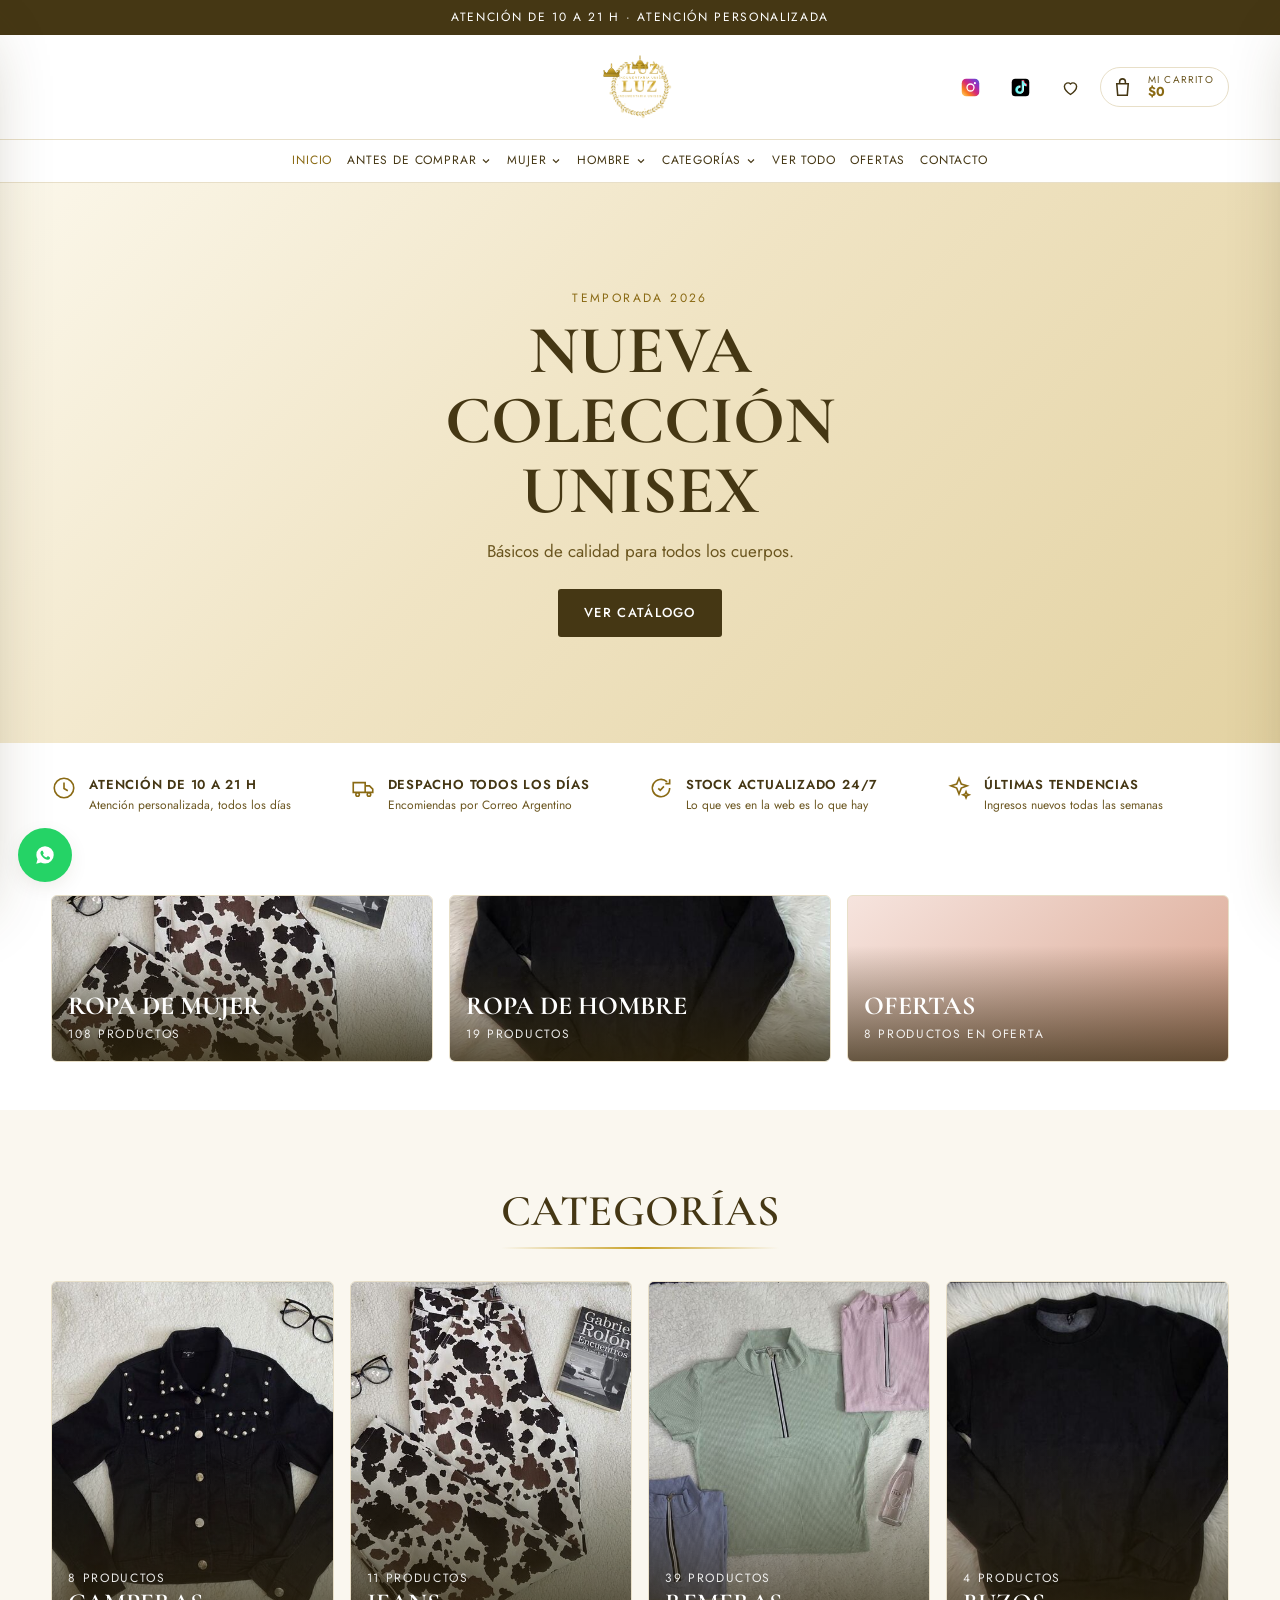
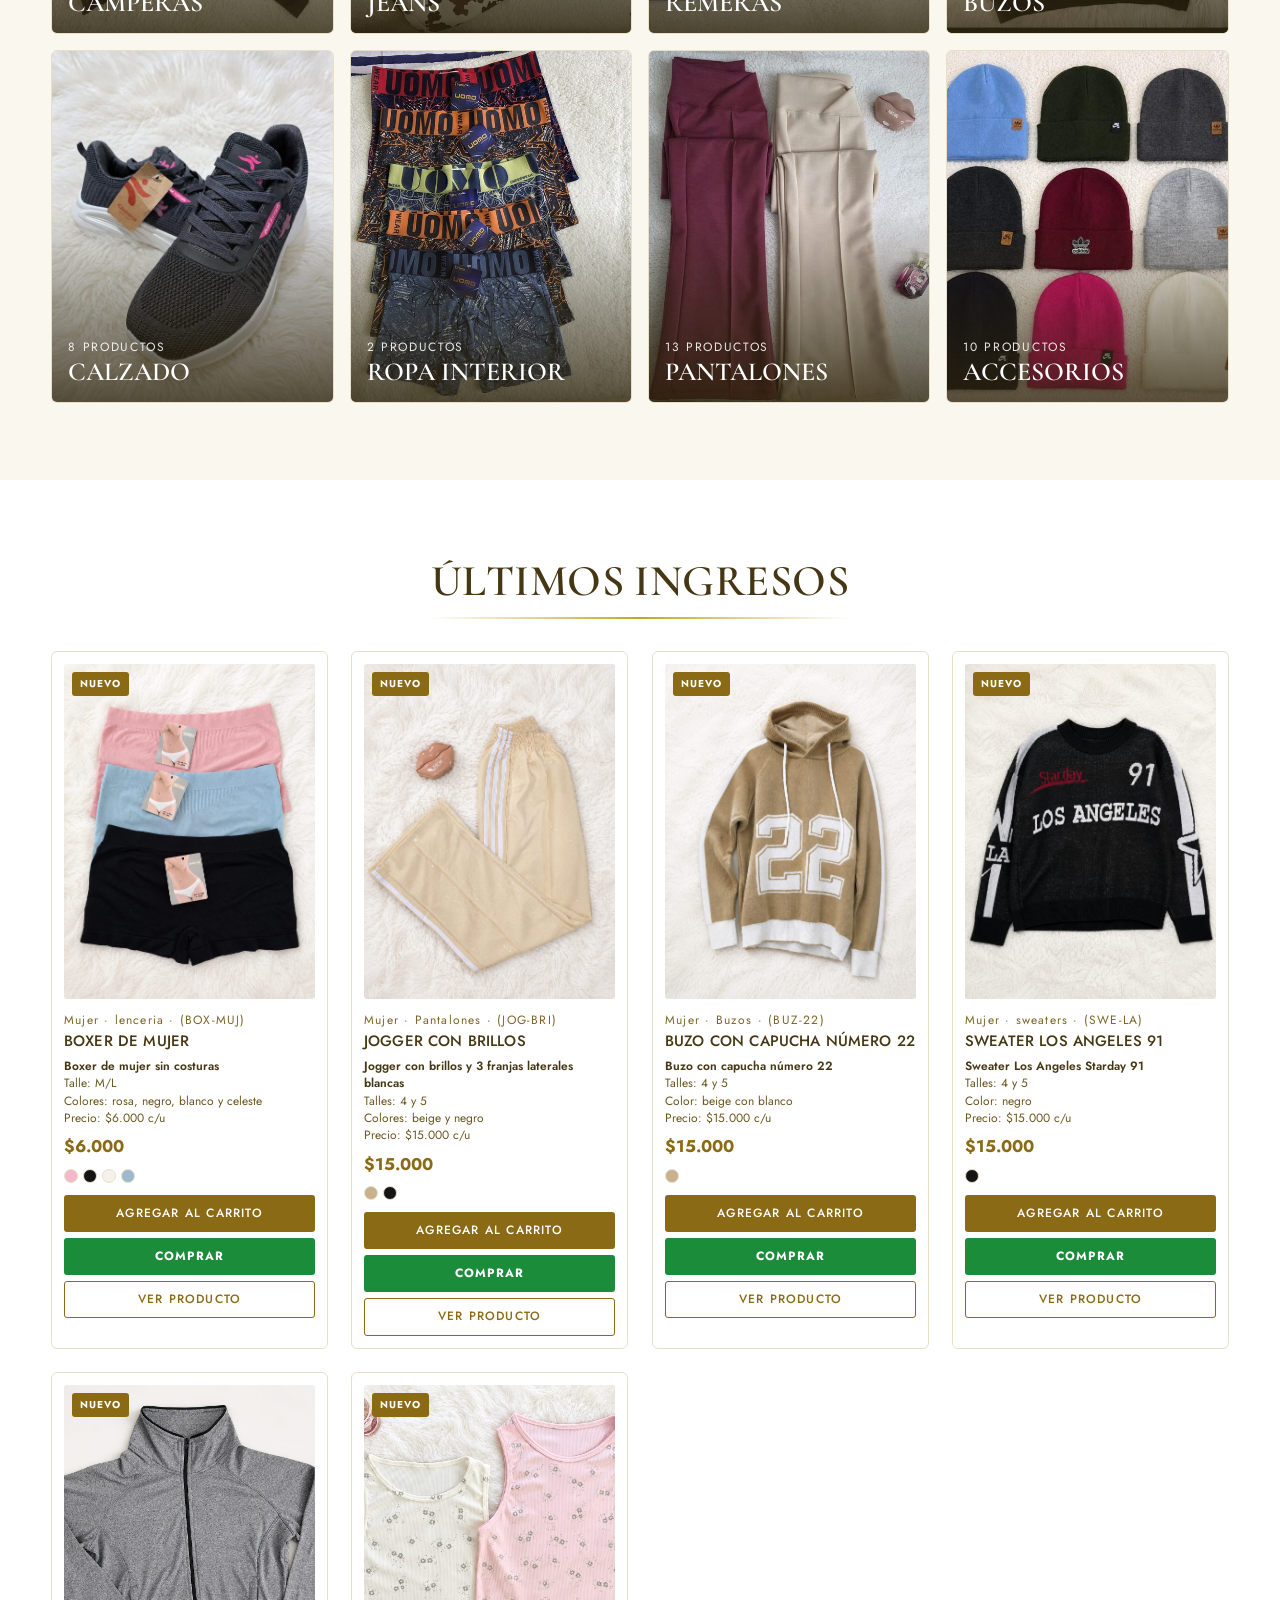
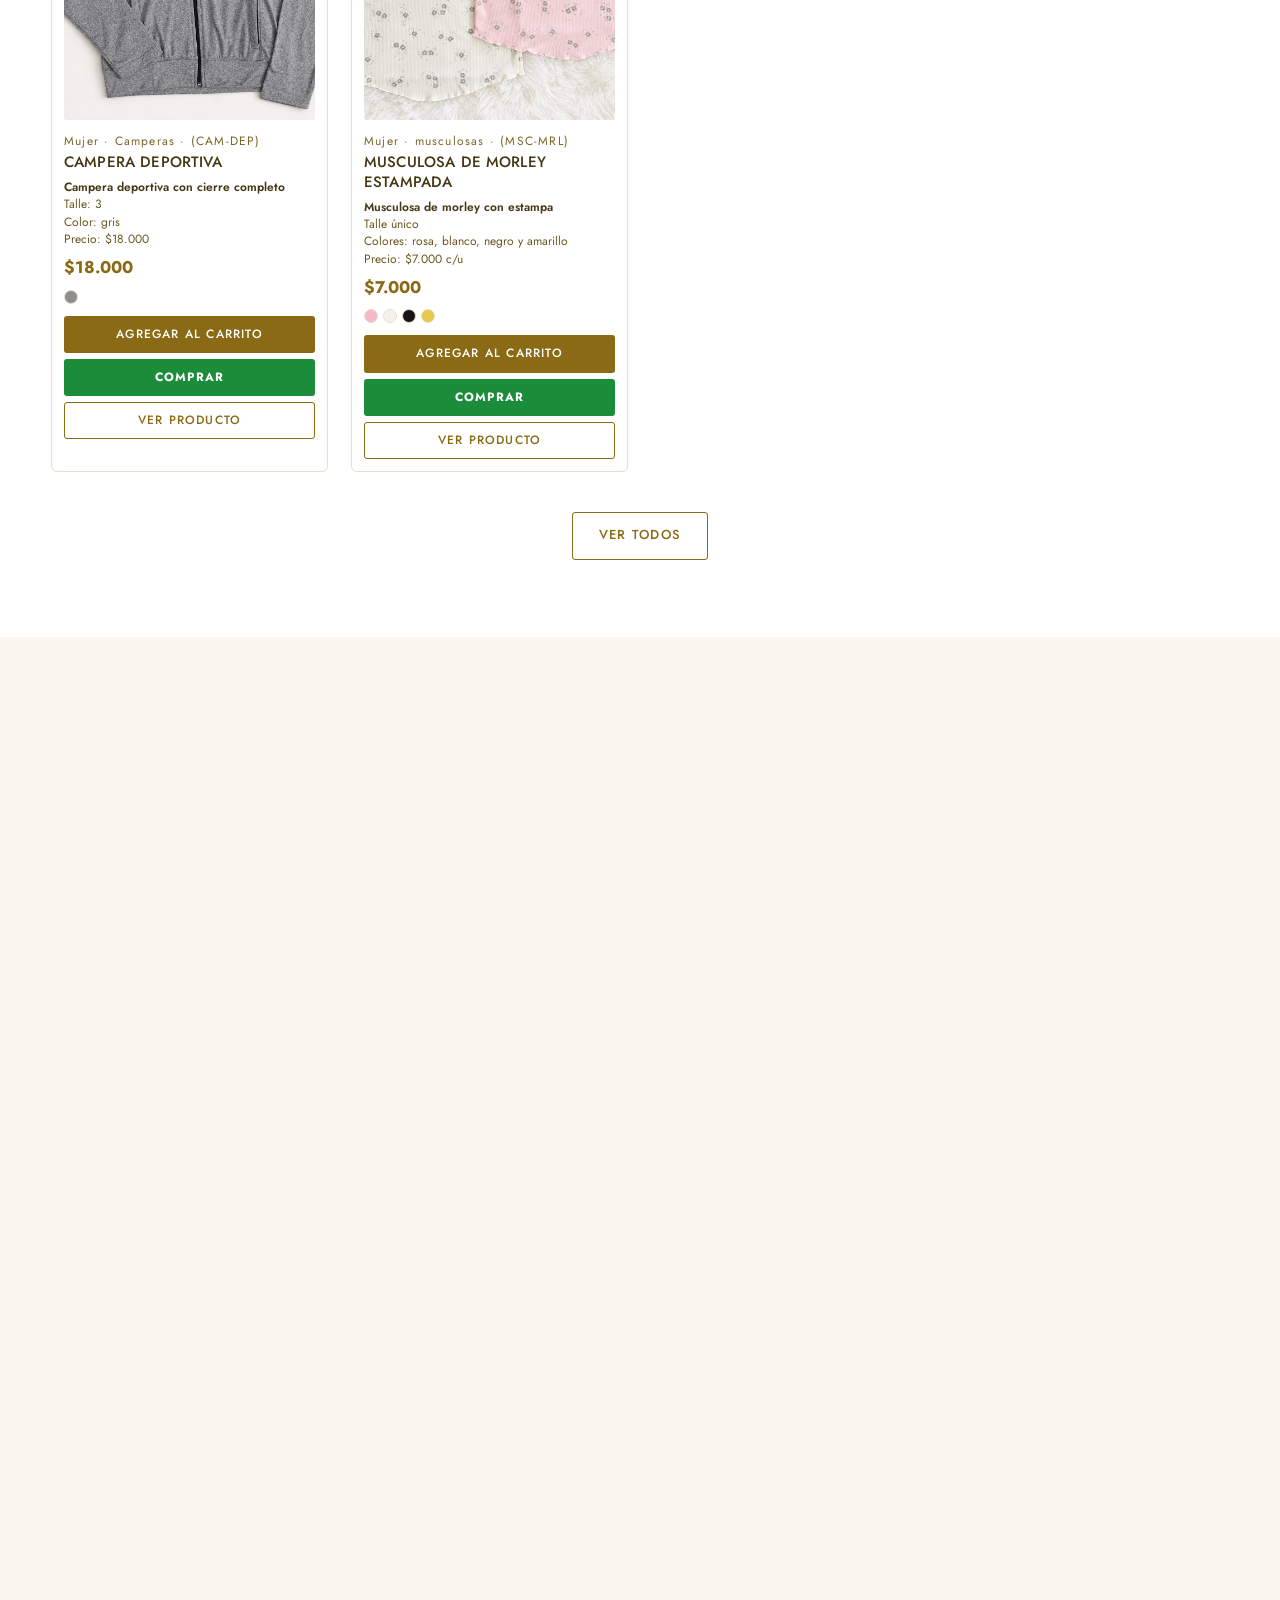
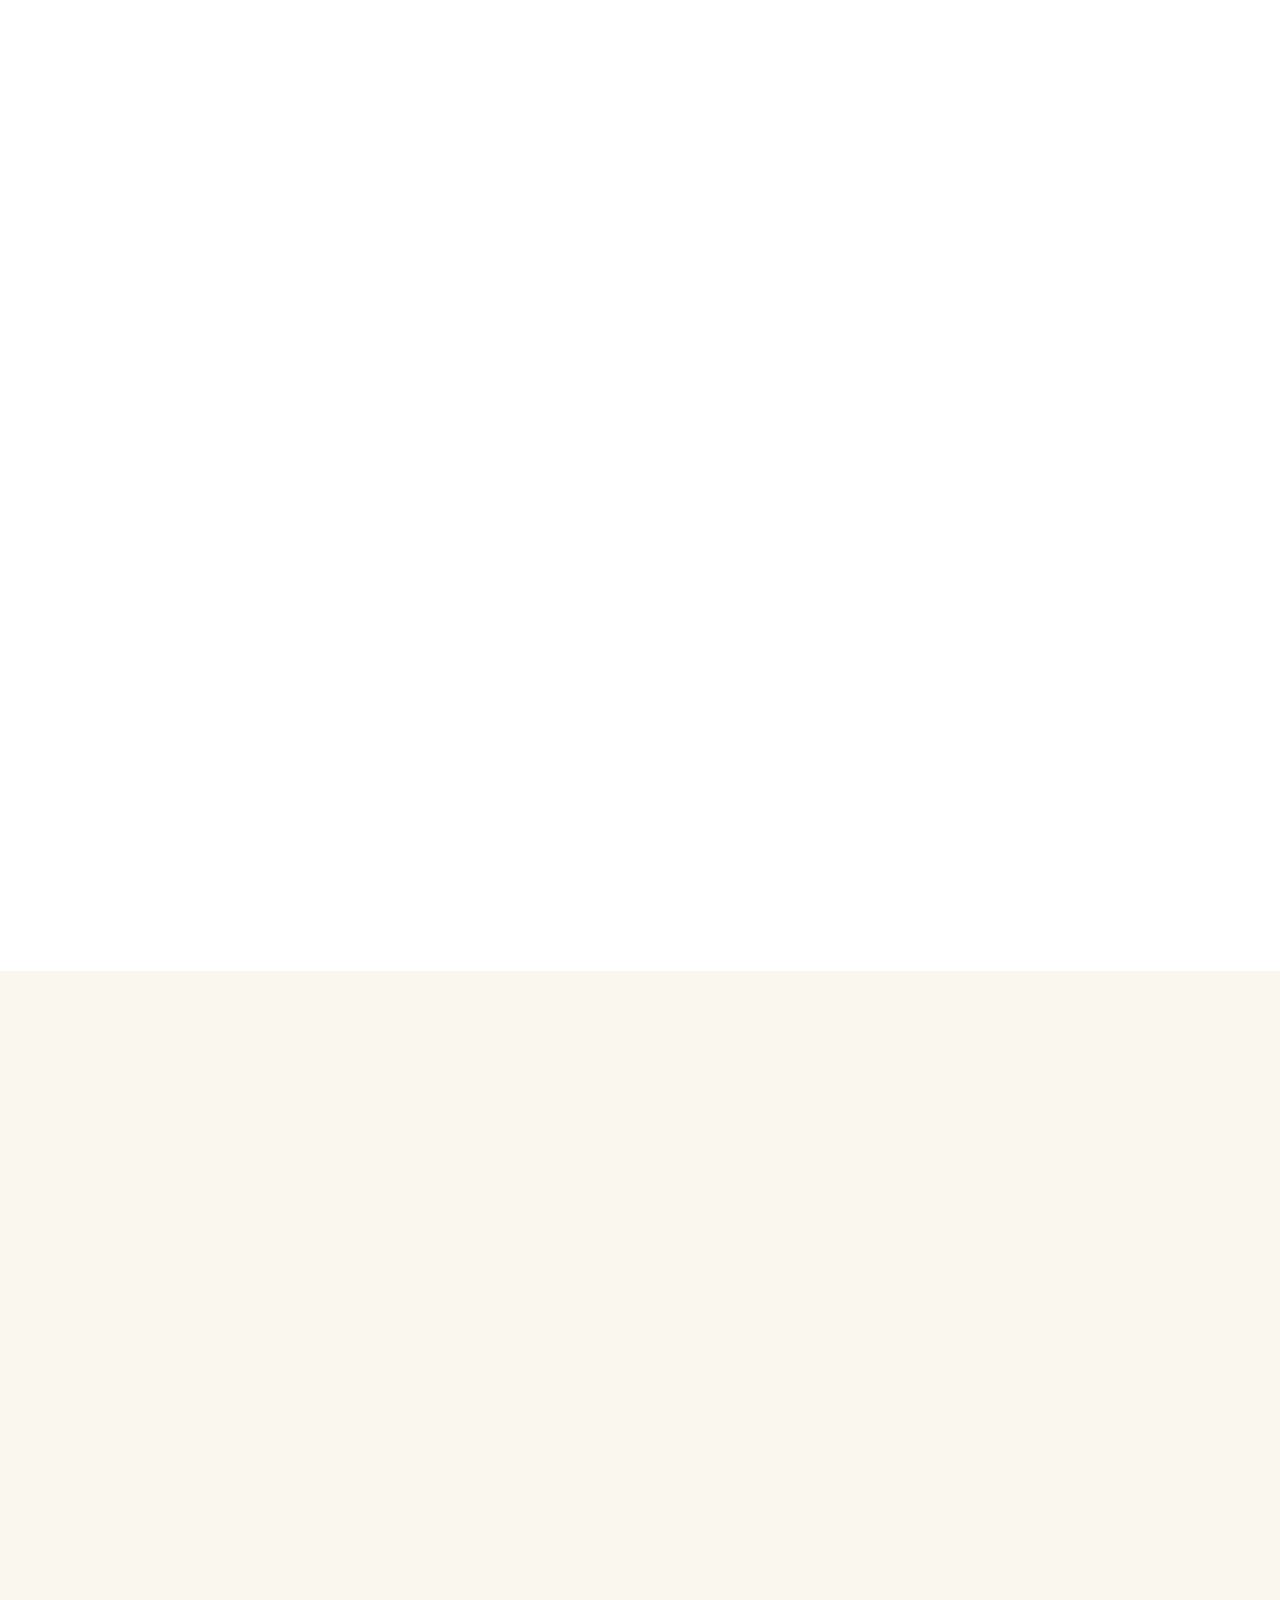
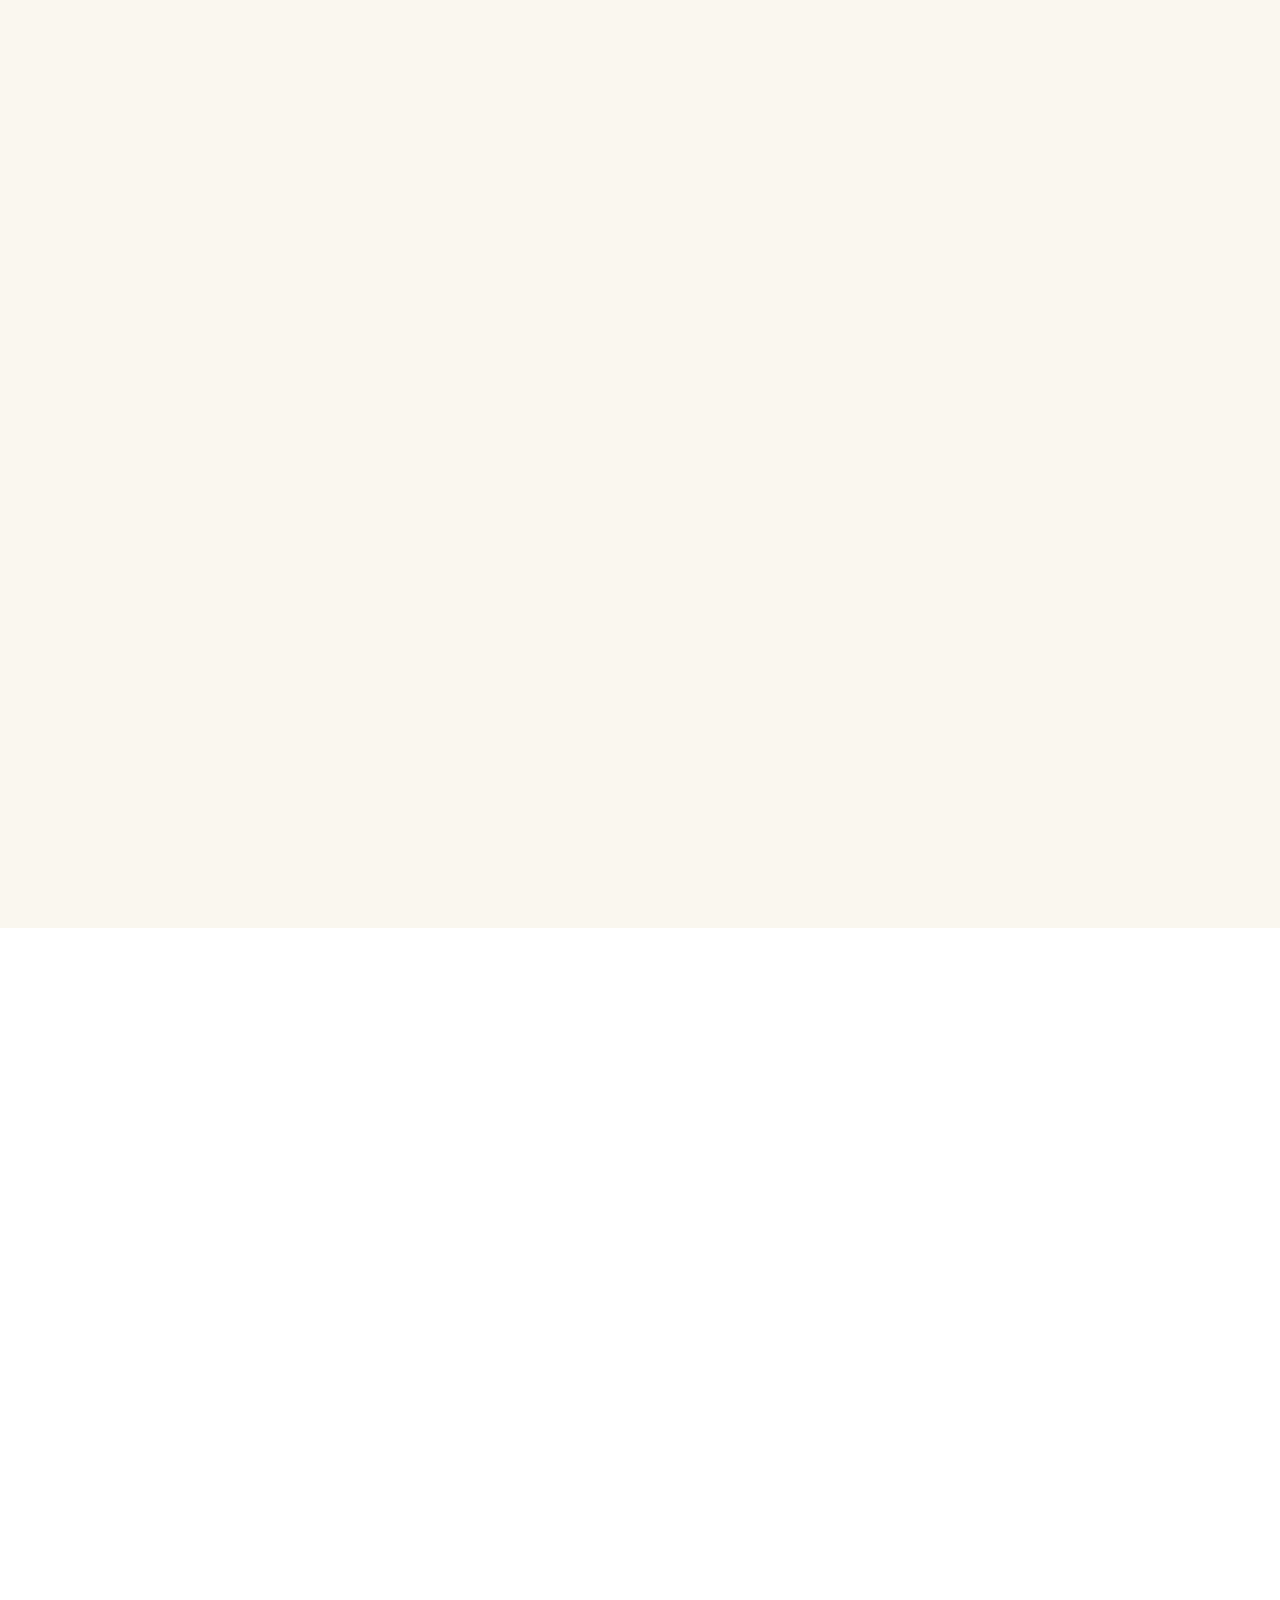
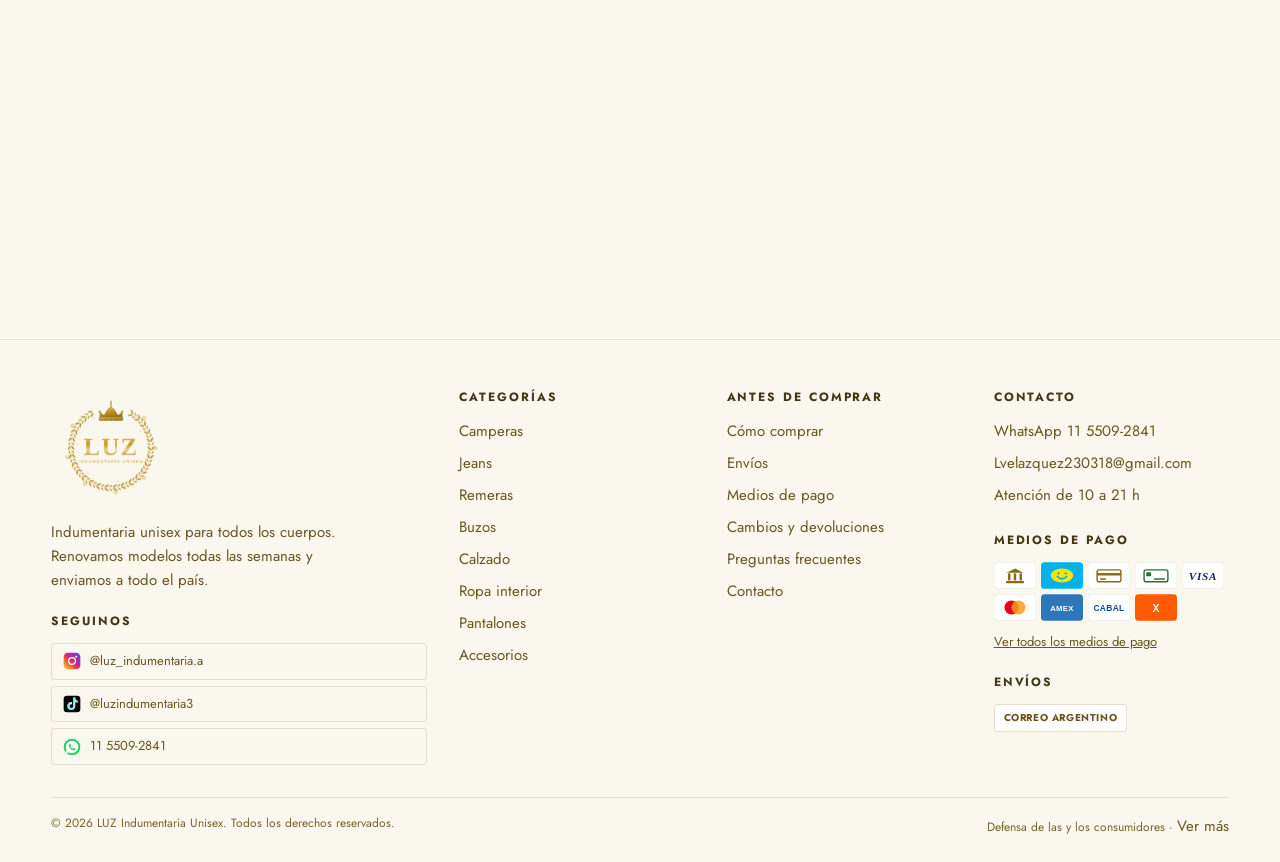
==== commit de75d713: "Fix: forzar recarga CSS v13 y boton WhatsApp a la izquierda" ====
--- a/index.html
+++ b/index.html
@@ -14,7 +14,7 @@
   <link rel="preconnect" href="https://fonts.googleapis.com">
   <link rel="preconnect" href="https://fonts.gstatic.com" crossorigin>
   <link href="https://fonts.googleapis.com/css2?family=Cormorant+Garamond:wght@400;600;700&family=Jost:wght@300..700&display=swap" rel="stylesheet">
-  <link rel="stylesheet" href="css/estilos.css?v=12">
+  <link rel="stylesheet" href="css/estilos.css?v=13">
   <!-- FIX SCROLL v8: inline overrides para forzar que apliquen aunque el CSS esté cacheado -->
   <style>
     /* 1. Desactivar transiciones que no sean de interacción directa */
@@ -160,10 +160,10 @@
   <div id="footer"></div>
   <div id="carrito"></div>
 
-  <script src="data/config.js?v=12"></script>
-  <script src="data/productos.js?v=12"></script>
-  <script src="js/tienda.js?v=12"></script>
-  <script src="js/home.js?v=12"></script>
+  <script src="data/config.js?v=13"></script>
+  <script src="data/productos.js?v=13"></script>
+  <script src="js/tienda.js?v=13"></script>
+  <script src="js/home.js?v=13"></script>
   <script>
   /* Eliminar badge Netlify */
   (function(){
--- a/css/estilos.css
+++ b/css/estilos.css
@@ -1408,7 +1408,7 @@
    17. FLOTANTES Y AVISOS
    -------------------------------------------------------------------------- */
 .wsp-flotante {
-  position: fixed; right: 18px; bottom: 80px; z-index: 9999;
+  position: fixed; left: 18px; bottom: 18px; z-index: 9999;
   width: 54px; height: 54px; border-radius: var(--r-full);
   background: var(--c-wsp); display: grid; place-items: center;
   box-shadow: var(--sombra-md); transition: transform var(--trans);
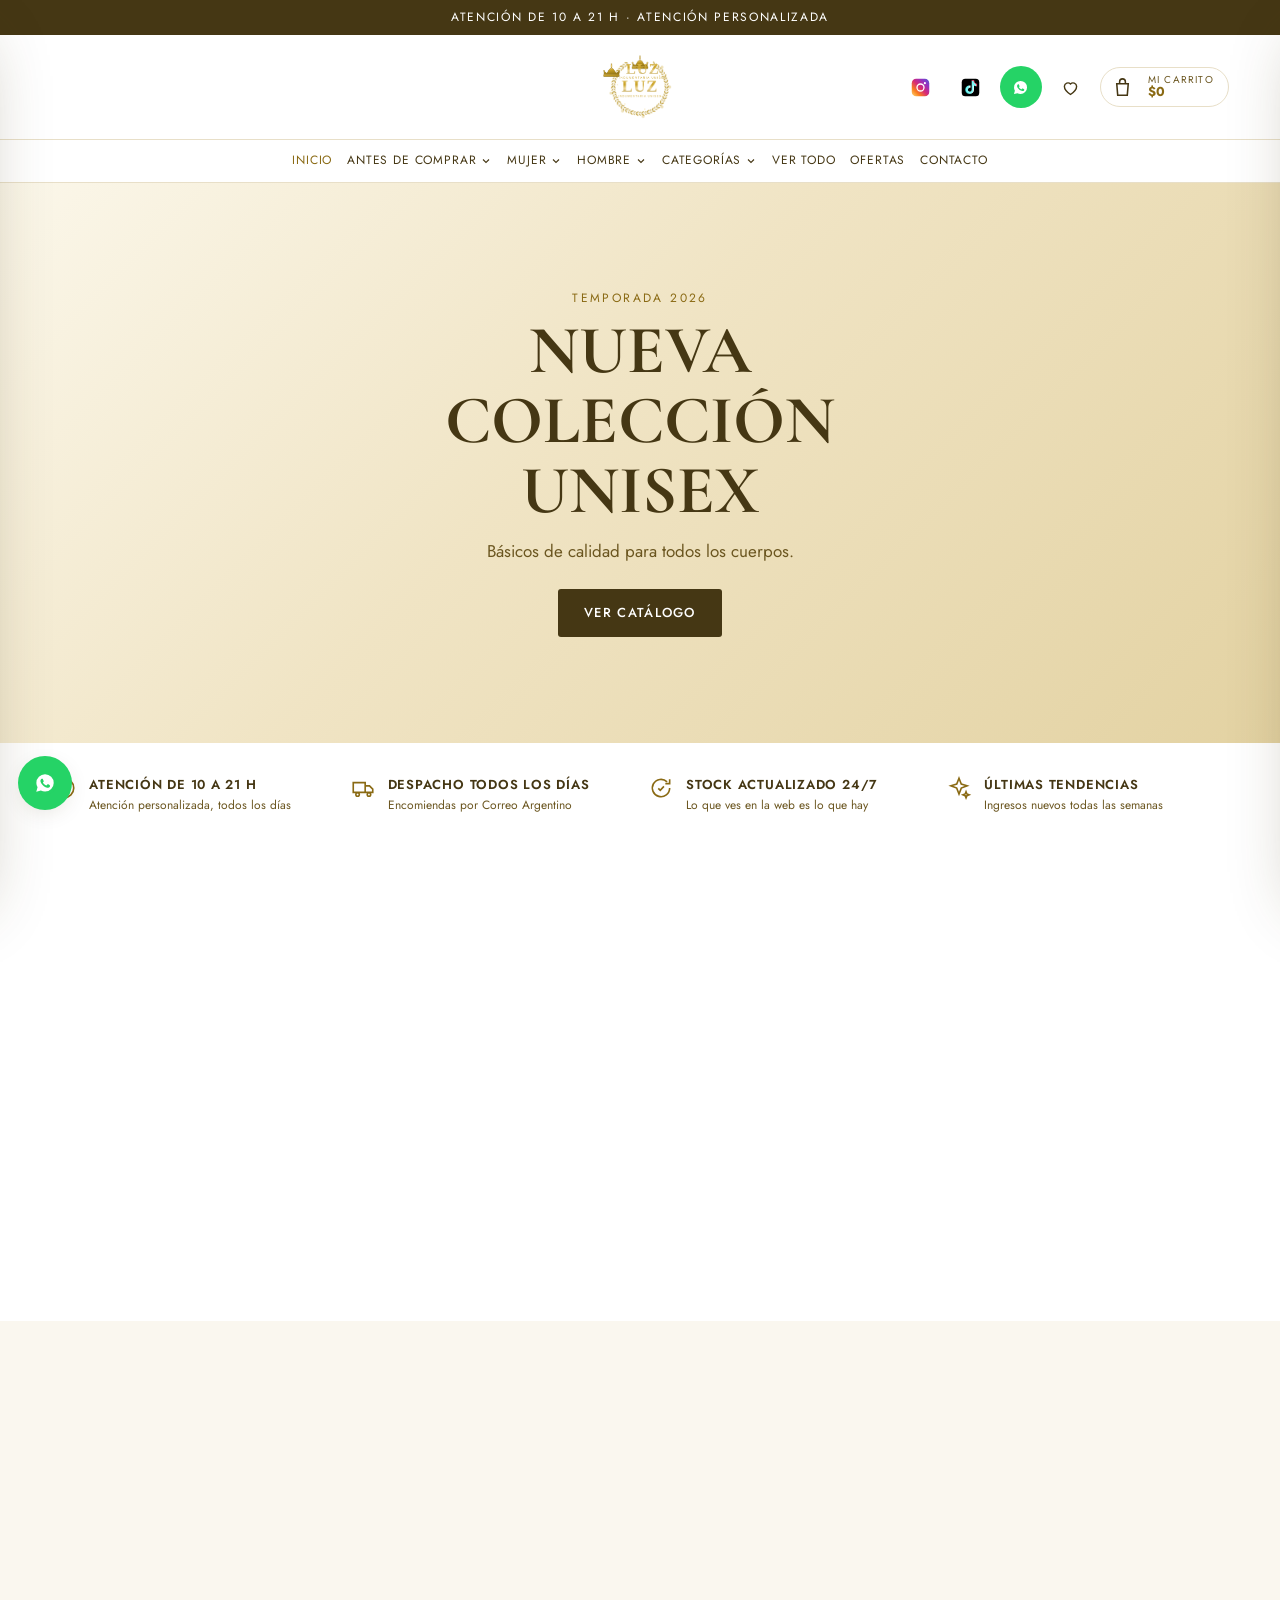
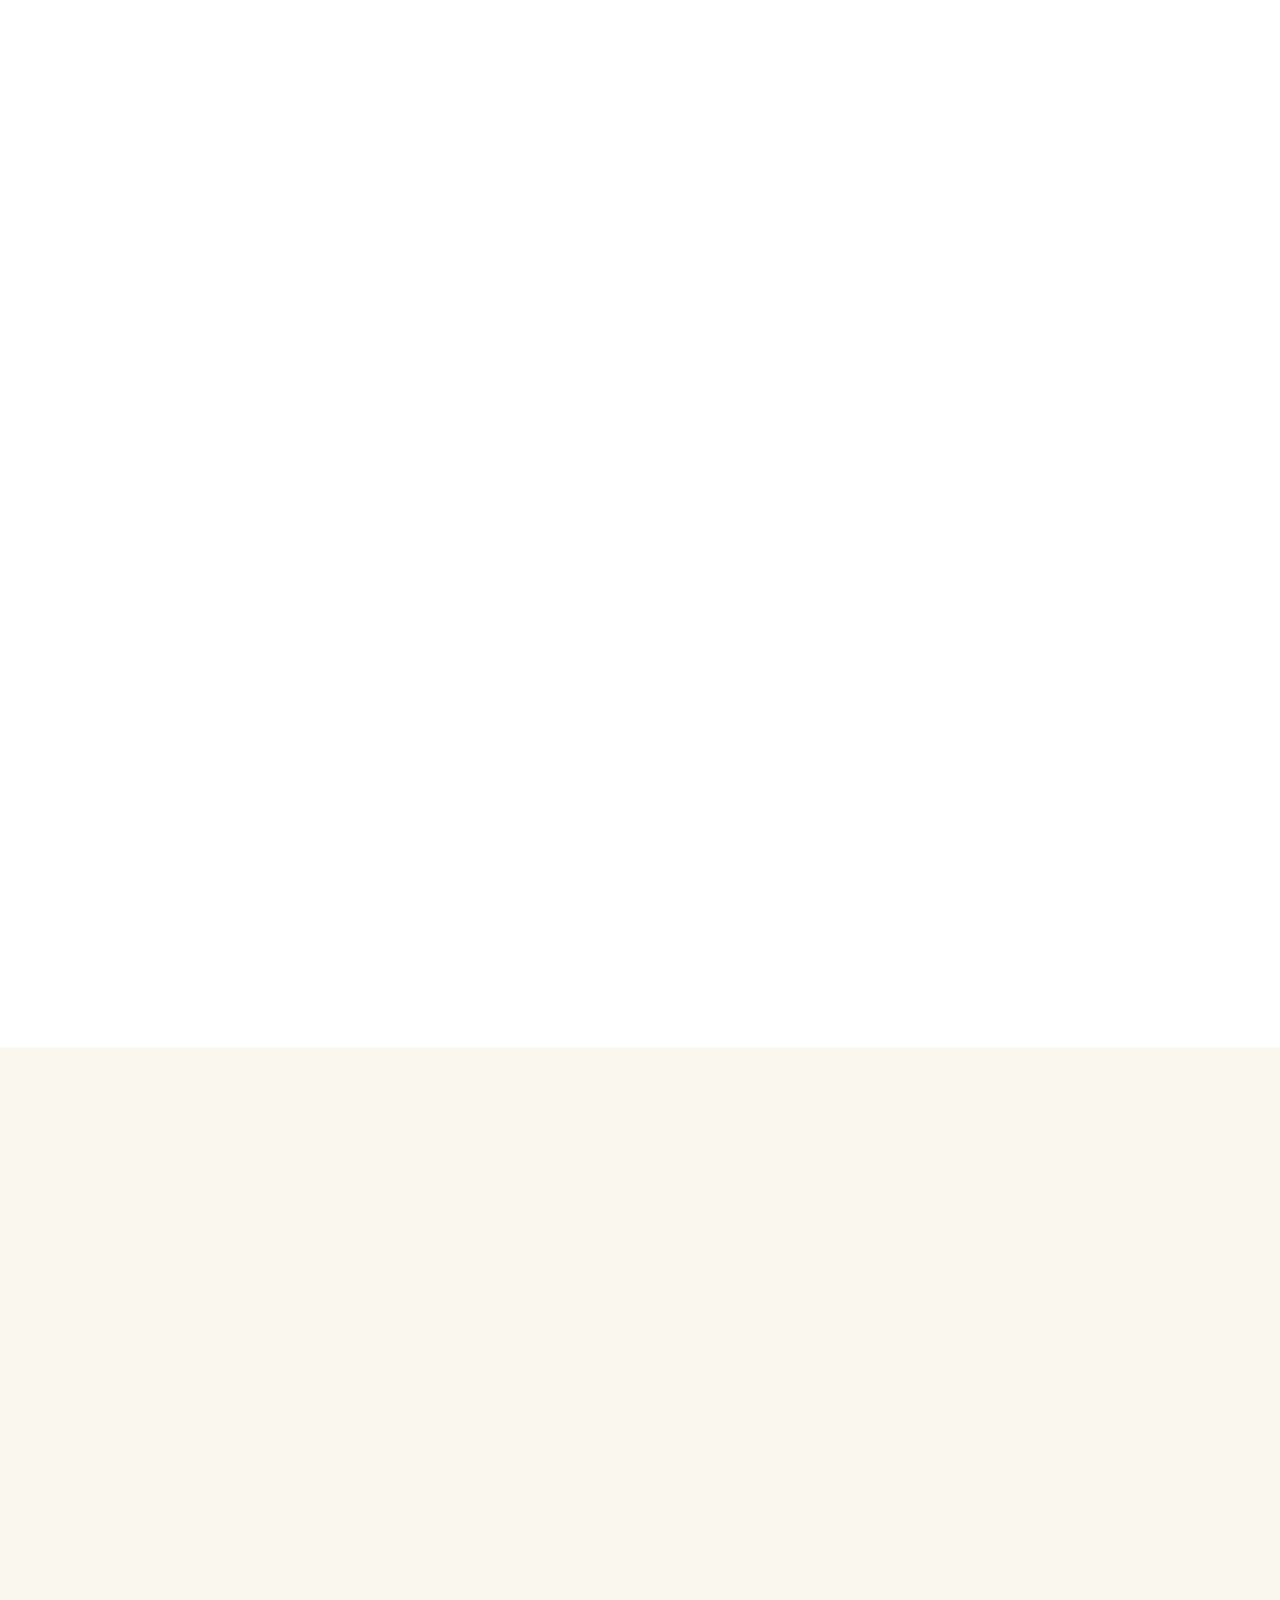
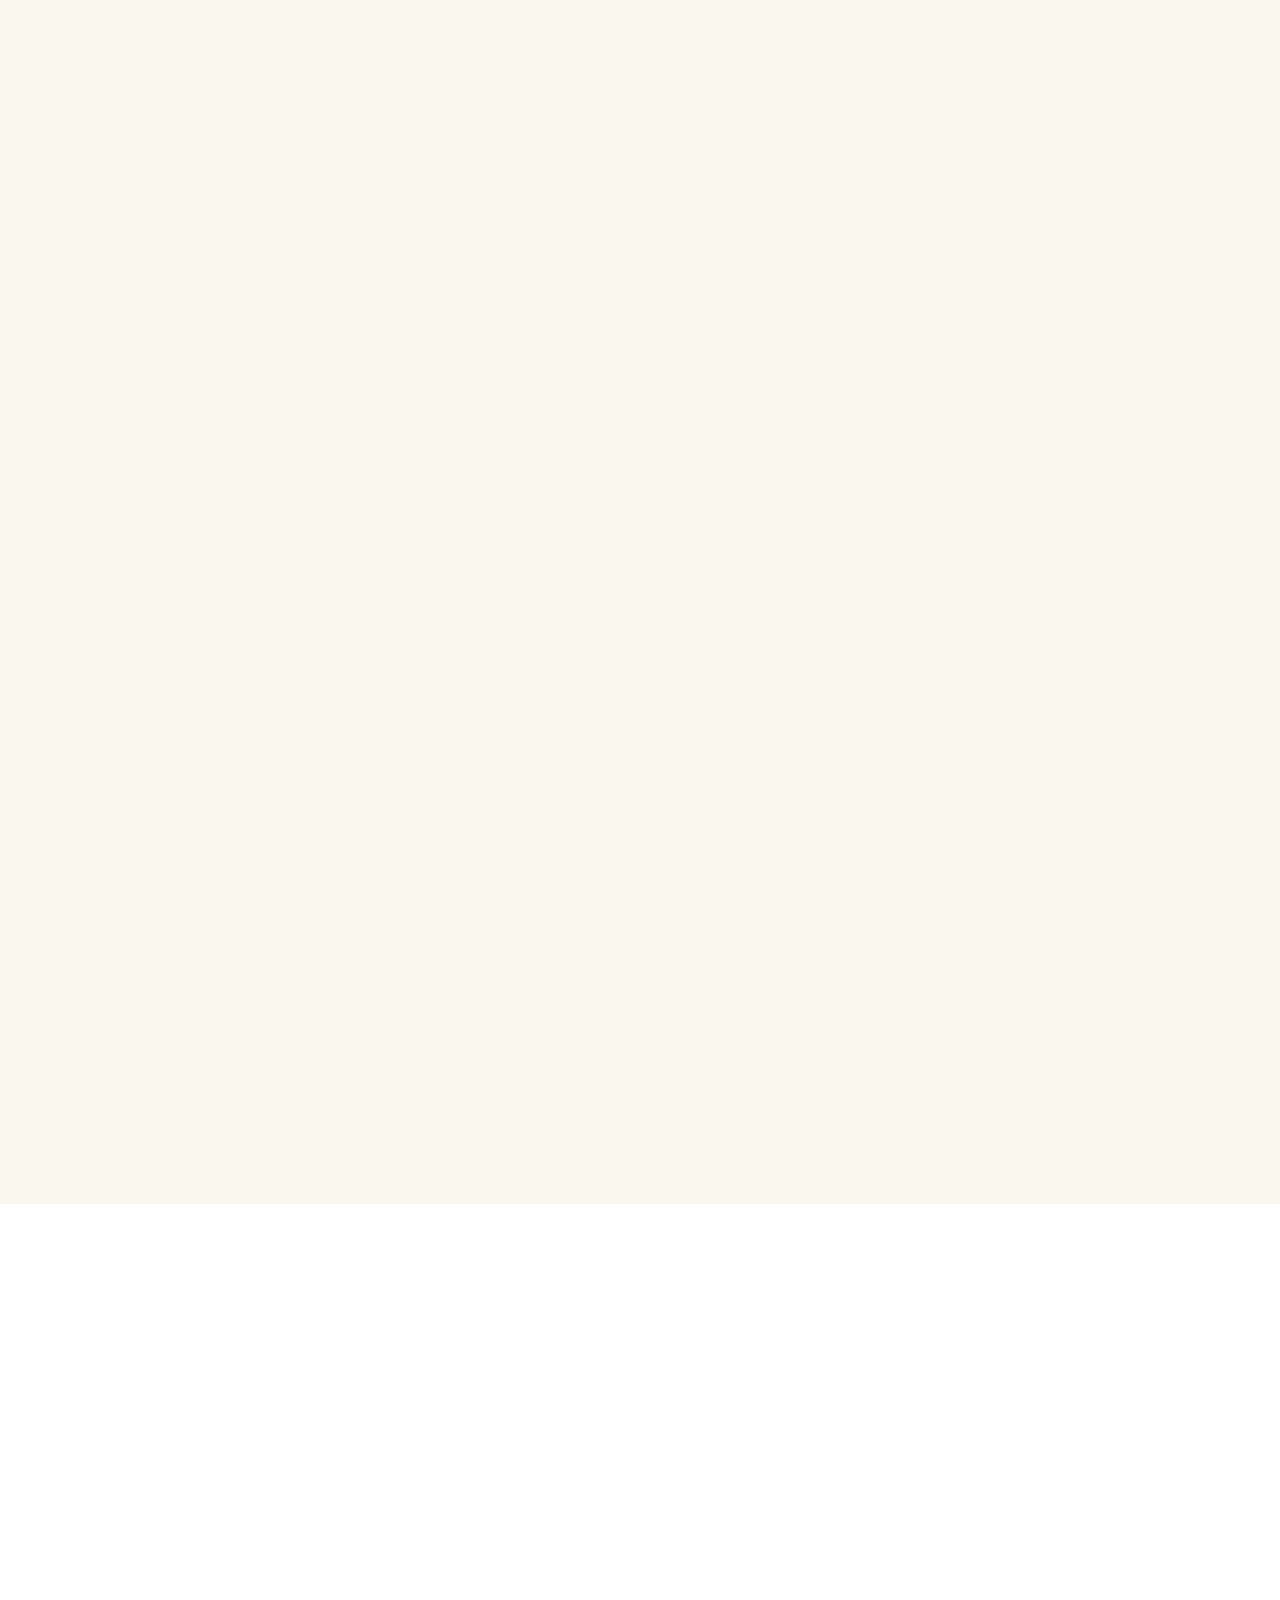
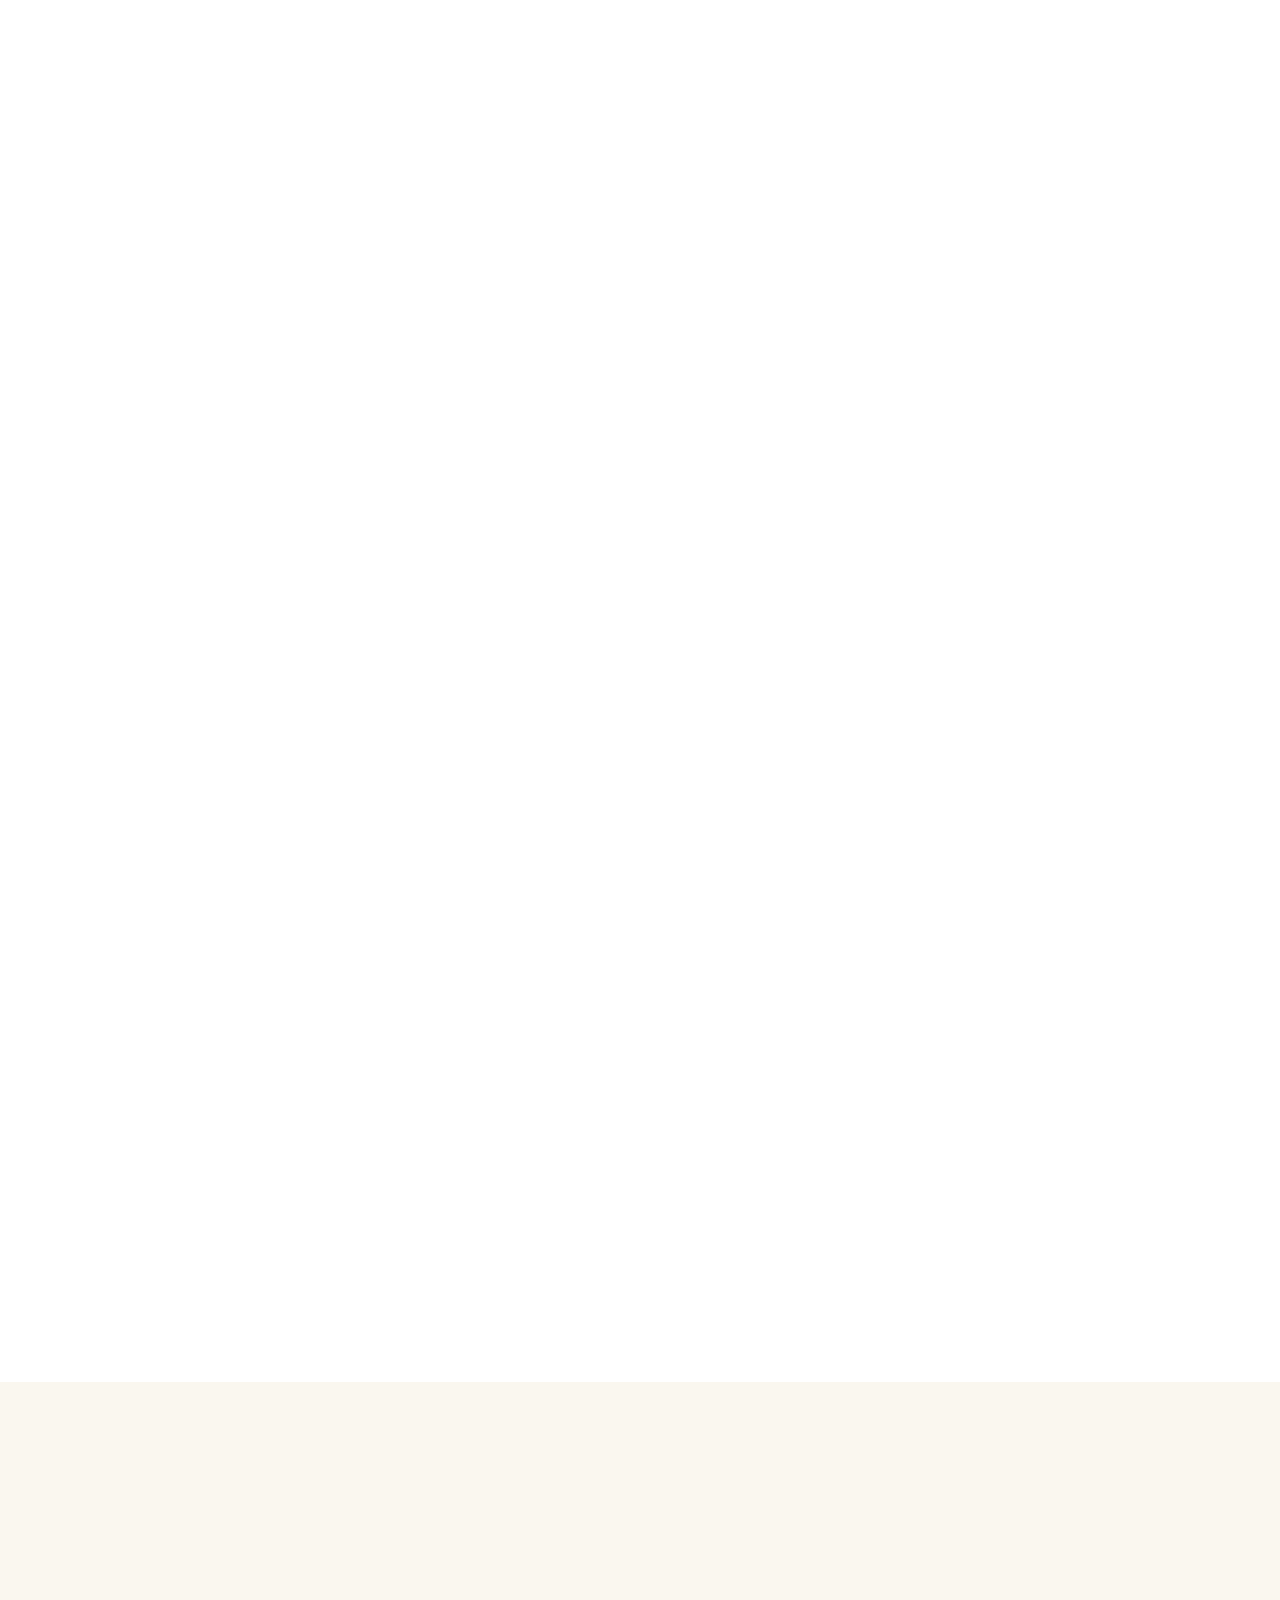
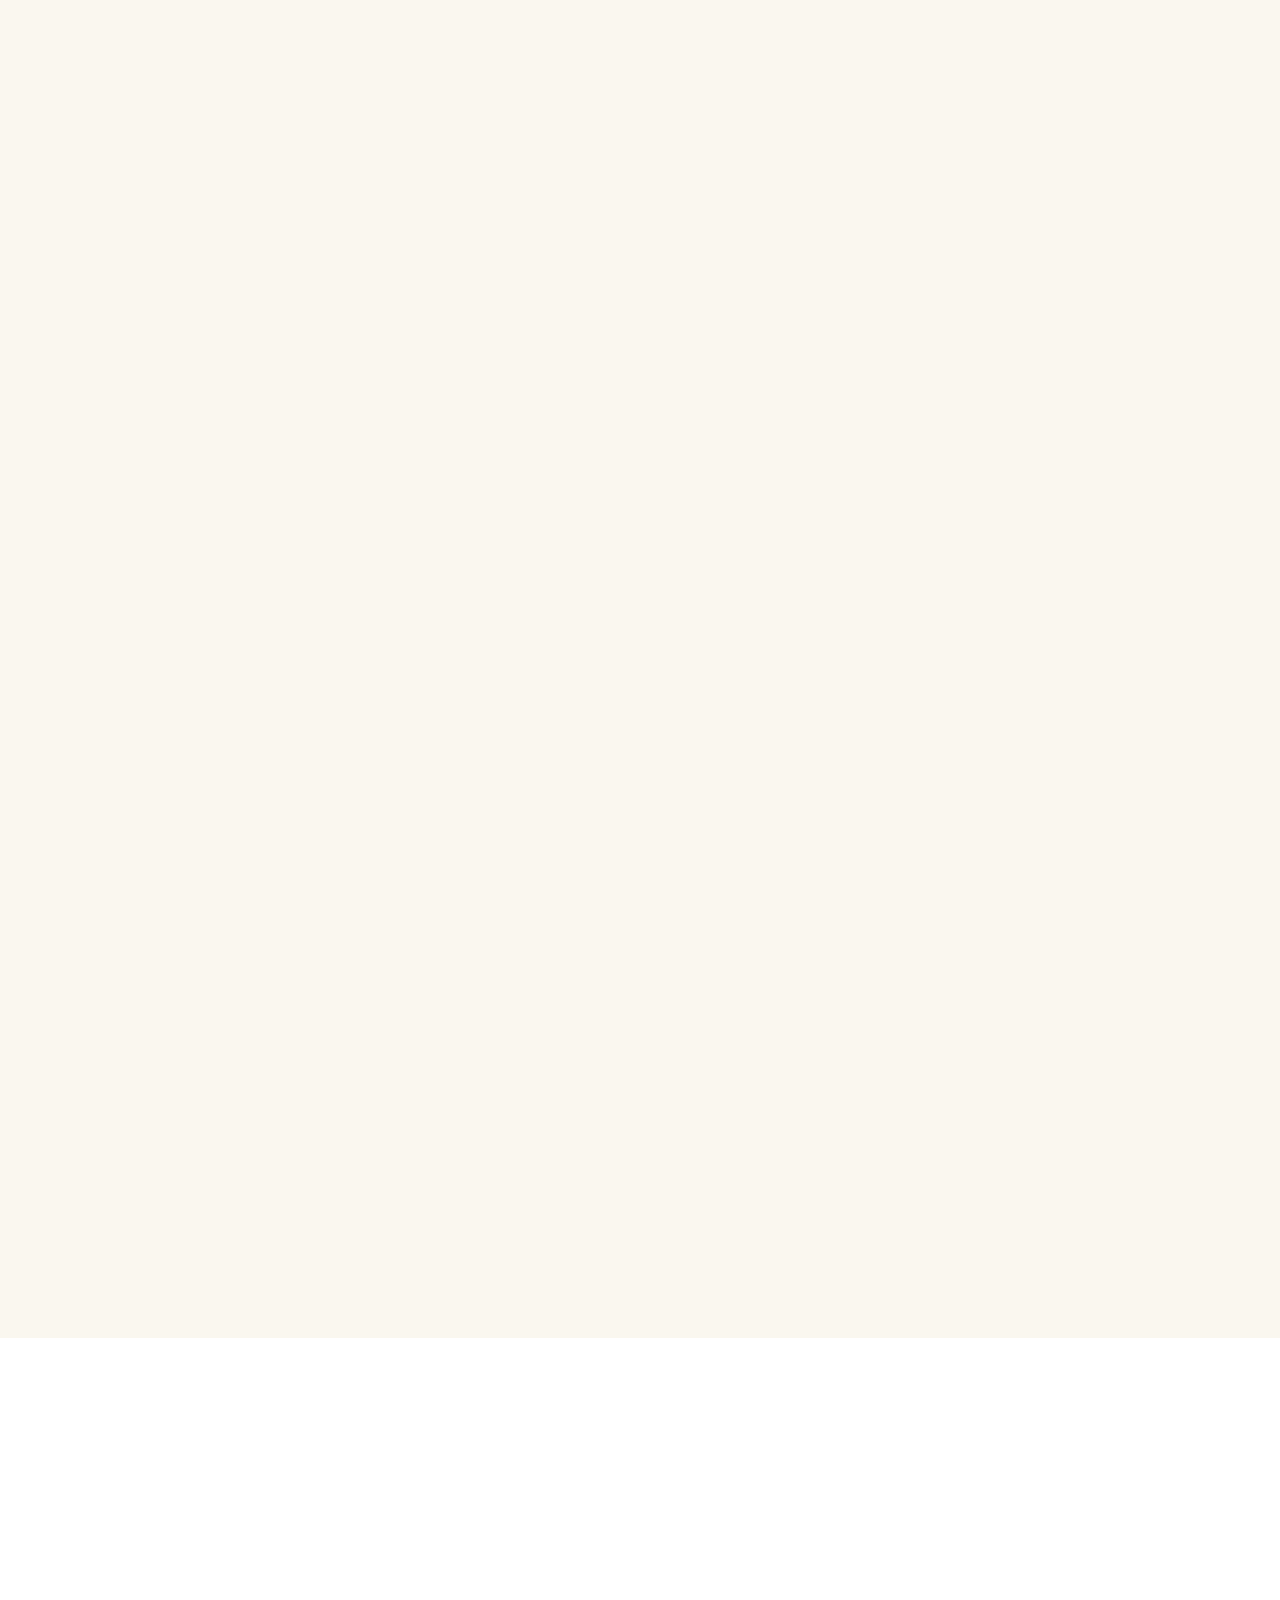
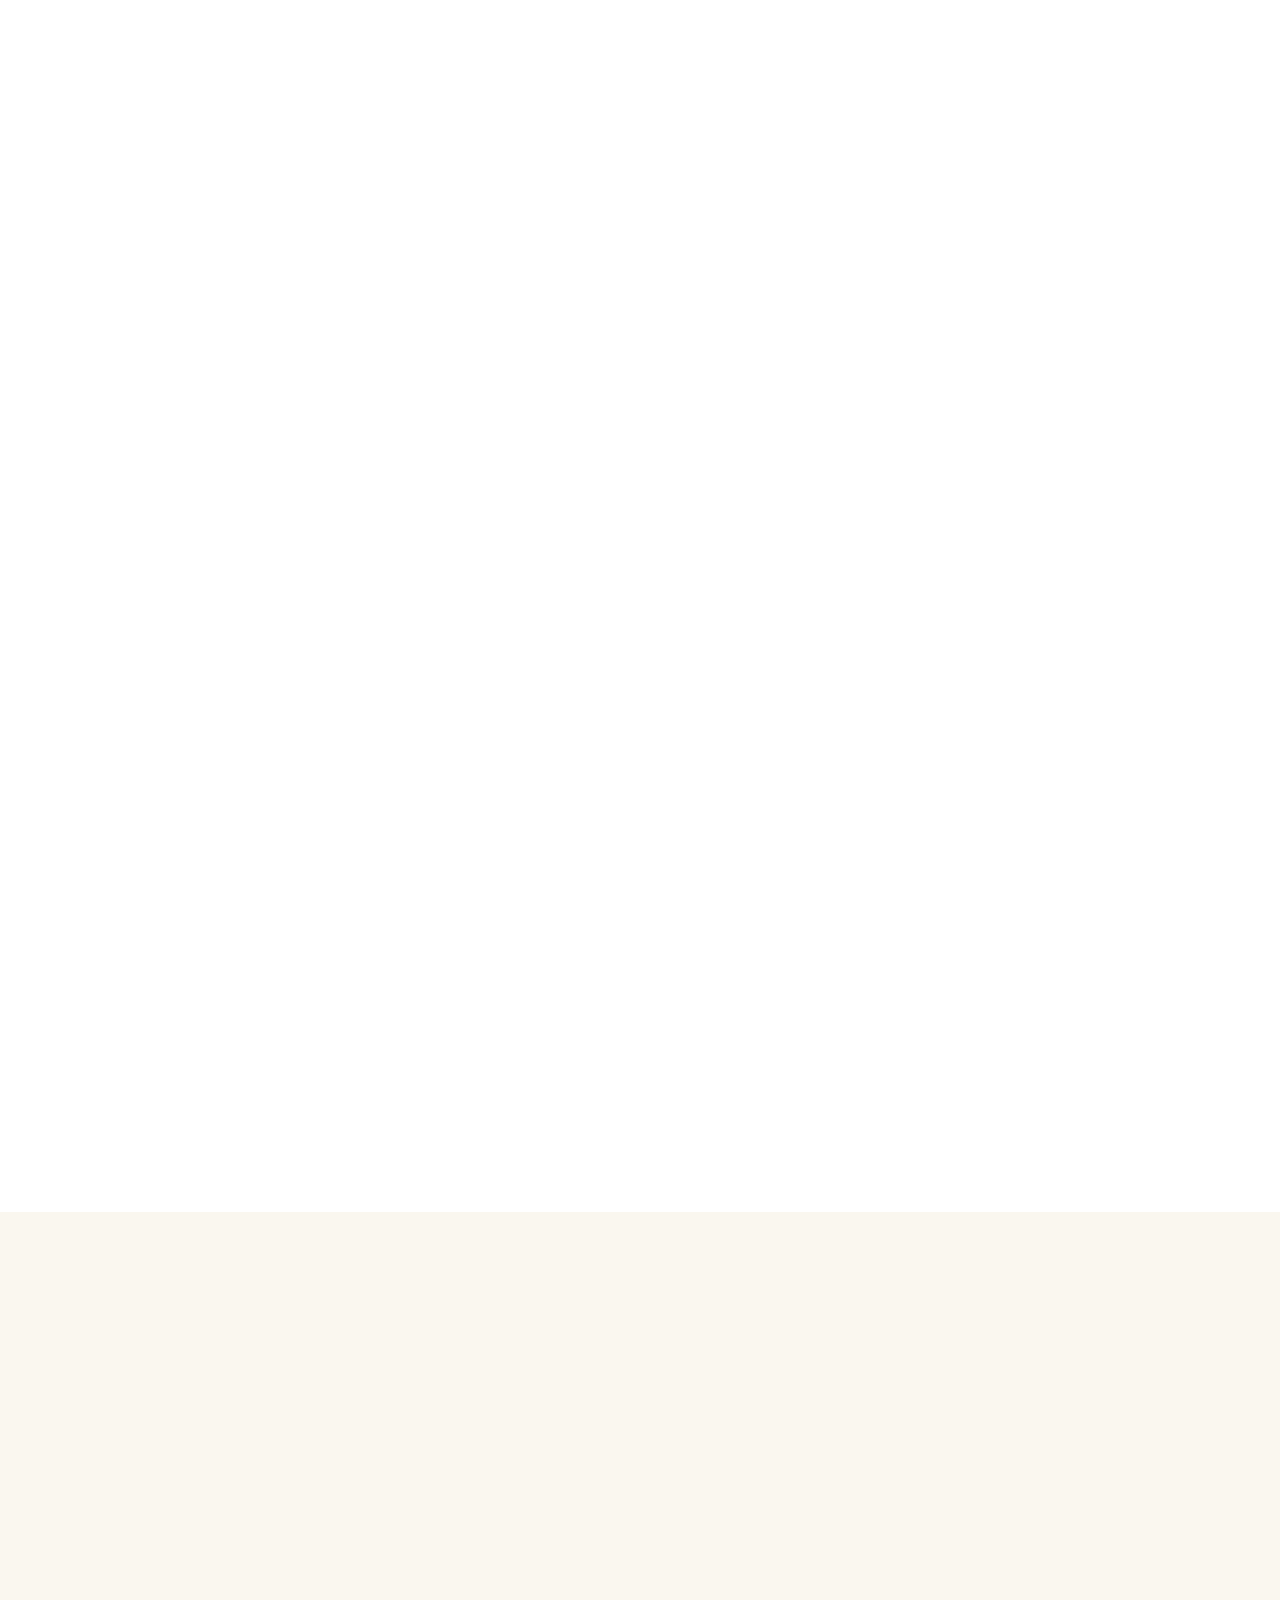
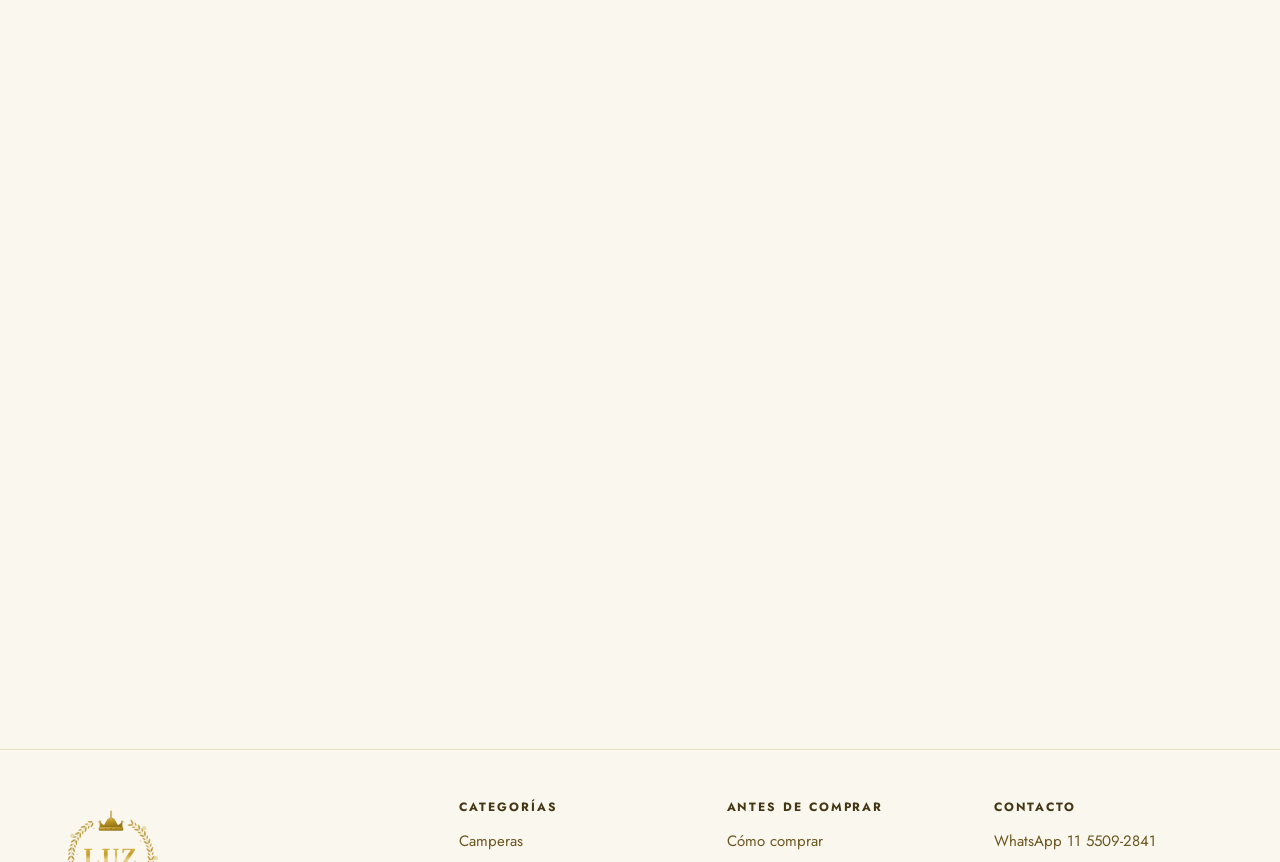
==== commit 526c67f0: "Fix: boton WhatsApp visible - subir a 90px y arreglar icono header" ====
--- a/index.html
+++ b/index.html
@@ -14,7 +14,7 @@
   <link rel="preconnect" href="https://fonts.googleapis.com">
   <link rel="preconnect" href="https://fonts.gstatic.com" crossorigin>
   <link href="https://fonts.googleapis.com/css2?family=Cormorant+Garamond:wght@400;600;700&family=Jost:wght@300..700&display=swap" rel="stylesheet">
-  <link rel="stylesheet" href="css/estilos.css?v=13">
+  <link rel="stylesheet" href="css/estilos.css?v=14">
   <!-- FIX SCROLL v8: inline overrides para forzar que apliquen aunque el CSS esté cacheado -->
   <style>
     /* 1. Desactivar transiciones que no sean de interacción directa */
@@ -160,10 +160,10 @@
   <div id="footer"></div>
   <div id="carrito"></div>
 
-  <script src="data/config.js?v=13"></script>
-  <script src="data/productos.js?v=13"></script>
-  <script src="js/tienda.js?v=13"></script>
-  <script src="js/home.js?v=13"></script>
+  <script src="data/config.js?v=14"></script>
+  <script src="data/productos.js?v=14"></script>
+  <script src="js/tienda.js?v=14"></script>
+  <script src="js/home.js?v=14"></script>
   <script>
   /* Eliminar badge Netlify */
   (function(){
--- a/css/estilos.css
+++ b/css/estilos.css
@@ -1408,13 +1408,18 @@
    17. FLOTANTES Y AVISOS
    -------------------------------------------------------------------------- */
 .wsp-flotante {
-  position: fixed; left: 18px; bottom: 18px; z-index: 9999;
+  position: fixed; left: 18px; bottom: 90px; z-index: 9999;
   width: 54px; height: 54px; border-radius: var(--r-full);
   background: var(--c-wsp); display: grid; place-items: center;
   box-shadow: var(--sombra-md); transition: transform var(--trans);
 }
 .wsp-flotante:hover { transform: scale(1.08); }
 .wsp-flotante svg { width: 28px; height: 28px; fill: #fff; }
+
+/* Botón WhatsApp en el header */
+.icono-btn--wsp { background: #25d366 !important; border-radius: 50% !important; color: #fff !important; }
+.icono-btn--wsp:hover { background: #1ebe5d !important; }
+.icono-btn--wsp svg { fill: #fff !important; stroke: none !important; }
 
 .aviso {
   position: fixed; left: 50%; bottom: 24px; transform: translate(-50%, 140%);
